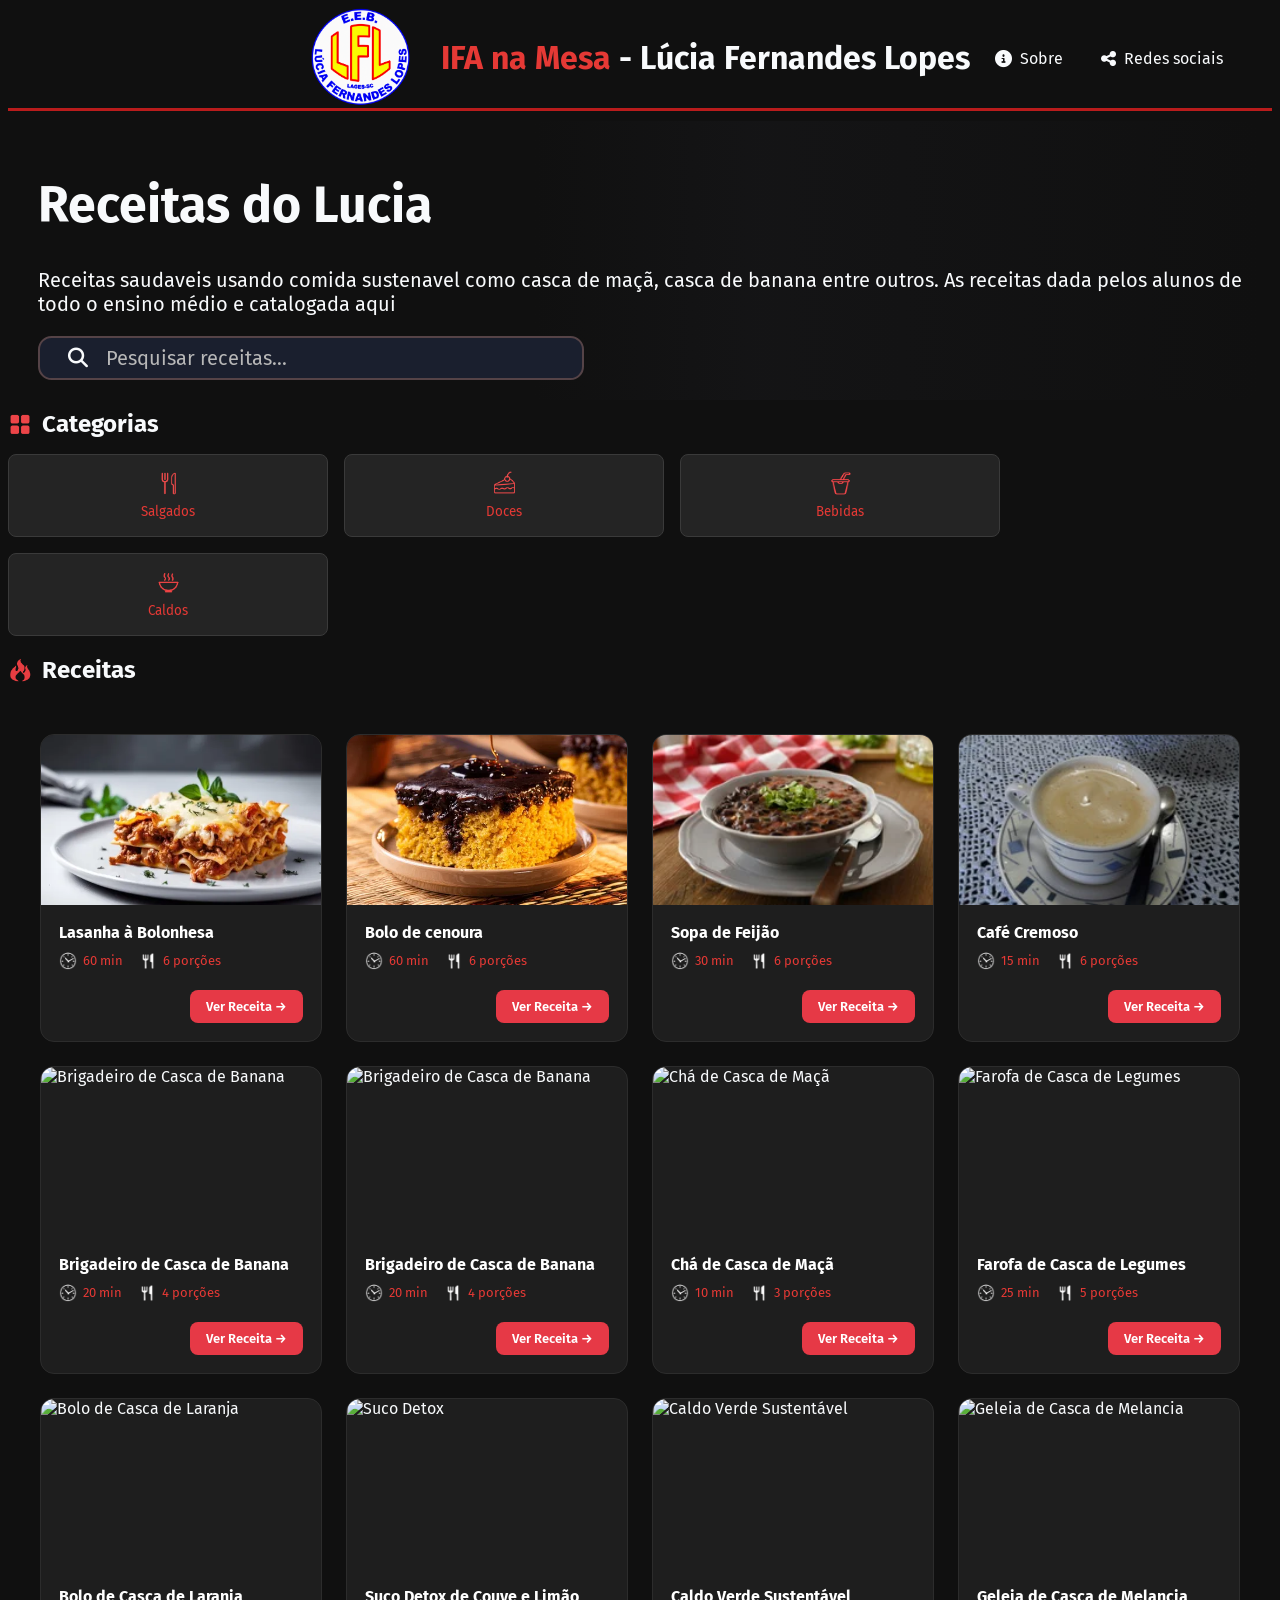
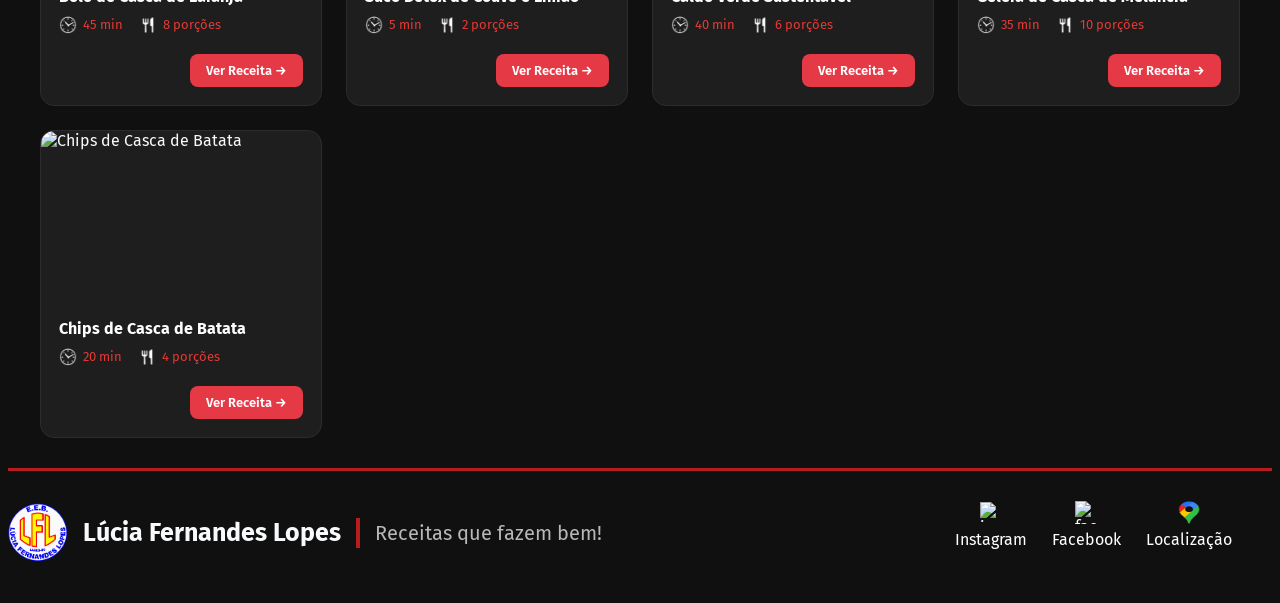
==== index.html @ 76ebbbb7 "Fix image source case sensitivity in index.html" ====
<!DOCTYPE html>
<html lang="pt-br">

<head>
  <meta charset="UTF-8">
  <meta name="viewport" content="width=device-width, initial-scale=1.0">
  <title>Receitas - Lucia</title>
  <link rel="stylesheet" href="https://cloudflare.com">
  <link rel="stylesheet" href="style.css">
  <!-- Biblioteca de ícones Font Awesome -->
<link rel="stylesheet" href="https://cdnjs.cloudflare.com/ajax/libs/font-awesome/6.7.2/css/all.min.css">

</head>

<body>

  <header>
    <img src="img/logo-lucia.png" alt="logo lucia">

    <h1><span>IFA na Mesa</span> - Lúcia Fernandes Lopes</h1>

    <a href="sobre.html" class="link-sobre">
        <i class="fa-solid fa-circle-info"></i>
        Sobre
    </a>

     <!-- Botão Redes Sociais -->
    <a href="#footer" class="link-redes">
        <i class="fa-solid fa-share-nodes"></i>
        Redes sociais
    </a>
</header>

  <div class="banner">

    <h1>Receitas do Lucia</h1>
    <p>Receitas saudaveis usando comida sustenavel como casca de maçã, casca de banana entre outros. As receitas dada
      pelos alunos de todo o ensino médio e catalogada aqui</p>
        <!-- Barra de pesquisa -->
<div class="pesquisa">
    <!-- Ícone da lupa -->
    <i class="fa-solid fa-magnifying-glass icone-pesquisa"></i>
    <!-- Campo onde o usuário digita -->
    <input type="text" id="campoPesquisa" placeholder="Pesquisar receitas...">

  

</div>
  </div>
  

  <!-- imagem da categoria -->
  <div class="Categoria">
    <img src="img/Categorias.png" alt="icone de categoria" width="24" height="24">
    <h2>Categorias</h2>
  </div>

  <!-- Caixa que deixa os 4 quadrados alinhados lado a lado -->
  <div class="grade-categorias">
    <!-- Botão 1: Salgados -->
    <button type="button" class="cartao-categoria" data-categoria="salgados">
      <!-- Ícone de talheres -->
      <img src="img/salgados.png" alt="icone de salgados" width="25" height="25">
      <span>Salgados</span>
    </button>

    <!-- Botão 2: Doces -->
    <button type="button" class="cartao-categoria" data-categoria="doces">
      <!-- Ícone de bolo -->
      <img src="img/doces.png" alt="icone de doces" width="25" height="25">
      <!-- Texto do botão -->
      <span>Doces</span>
    </button>

    <!-- Botão 3: Bebidas -->
    <button type="button" class="cartao-categoria" data-categoria="bebidas">
      <!-- Ícone de copo -->
      <img src="img/bebidas.png" alt="icone de bebidas" width="25" height="25">
      <!-- Texto do botão -->
      <span>Bebidas</span>
    </button>

    <!-- Botão 4: Caldos -->
    <button type="button" class="cartao-categoria" data-categoria="caldo">
      <!-- Ícone de tigela quente -->
      <img src="img/caldos.png" alt="icone de caldos" width="25" height="25">
      <!-- Texto do botão -->
      <span>Caldos</span>
    </button>
  </div>

  <!-- icone e titulo das Receitas -->
  <div class="receitas">
    <!-- Ícone de receitas -->
    <img src="img/receitas.png" alt="logo receitas" width="24" height="24">
    <h2>Receitas</h2>
  </div>

<section class="cards-receitas">

    <!-- 1. Lasanha -->
    <div class="recipe-card" data-categoria="salgados">
      <div class="card-image"><img src="img/lasanha.png" alt="Lasanha à Bolonhesa"></div>
      <div class="card-content">
        <h3 class="recipe-title">Lasanha à Bolonhesa</h3>
        <div class="recipe-meta">
          <span class="meta-item"><img src="img/relogio.png" width="18" height="18"> 60 min</span>
          <span class="meta-item"><img src="img/garfo e faca.png" width="18" height="18"> 6 porções</span>
        </div>
        <div class="card-footer"><a href="receita.html?receita=lasanha-bolonhesa" class="btn-recipe">Ver Receita &rarr;</a></div>
      </div>
    </div>

    <!-- 2. Bolo de Cenoura -->
    <div class="recipe-card" data-categoria="doces">
      <div class="card-image"><img src="img/bolo-de-cenoura.png" alt="Bolo de cenoura"></div>
      <div class="card-content">
        <h3 class="recipe-title">Bolo de cenoura</h3>
        <div class="recipe-meta">
          <span class="meta-item"><img src="img/relogio.png" width="18" height="18"> 60 min</span>
          <span class="meta-item"><img src="img/garfo e faca.png" width="18" height="18"> 6 porções</span>
        </div>
        <div class="card-footer"><a href="receita.html?receita=bolo-cenoura" class="btn-recipe">Ver Receita &rarr;</a></div>
      </div>
    </div>

    <!-- 3. Sopa de Feijão -->
    <div class="recipe-card" data-categoria="caldo">
      <div class="card-image"><img src="img/sopa-feijao.png" alt="Sopa de Feijão"></div>
      <div class="card-content">
        <h3 class="recipe-title">Sopa de Feijão</h3>
        <div class="recipe-meta">
          <span class="meta-item"><img src="img/relogio.png" width="18" height="18"> 30 min</span>
          <span class="meta-item"><img src="img/garfo e faca.png" width="18" height="18"> 6 porções</span>
        </div>
        <div class="card-footer"><a href="receita.html?receita=sopa-feijao" class="btn-recipe">Ver Receita &rarr;</a></div>
      </div>
    </div>

    <!-- 4. Café Cremoso -->
    <div class="recipe-card" data-categoria="bebidas">
      <div class="card-image"><img src="img/cafe-cremoso.png" alt="Café Cremoso"></div>
      <div class="card-content">
        <h3 class="recipe-title">Café Cremoso</h3>
        <div class="recipe-meta">
          <span class="meta-item"><img src="img/relogio.png" width="18" height="18"> 15 min</span>
          <span class="meta-item"><img src="img/garfo e faca.png" width="18" height="18"> 6 porções</span>
        </div>
        <div class="card-footer"><a href="receita.html?receita=cafe-cremoso" class="btn-recipe">Ver Receita &rarr;</a></div>
      </div>
    </div>

    <!-- 5. Brigadeiro de Casca de Banana -->
    <div class="recipe-card" data-categoria="doces">
      <div class="card-image"><img src="img/brigadeiro-banana.png" alt="Brigadeiro de Casca de Banana"></div>
      <div class="card-content">
        <h3 class="recipe-title">Brigadeiro de Casca de Banana</h3>
        <div class="recipe-meta">
          <span class="meta-item"><img src="img/relogio.png" width="18" height="18"> 20 min</span>
          <span class="meta-item"><img src="img/garfo e faca.png" width="18" height="18"> 4 porções</span>
        </div>
        <div class="card-footer"><a href="receita.html?receita=brigadeiro-banana" class="btn-recipe">Ver Receita &rarr;</a></div>
      </div>
    </div>

    <!-- 5. Brigadeiro de Casca de Banana -->
    <div class="recipe-card" data-categoria="doces">
      <div class="card-image"><img src="img/brigadeiro-banana.png" alt="Brigadeiro de Casca de Banana"></div>
      <div class="card-content">
        <h3 class="recipe-title">Brigadeiro de Casca de Banana</h3>
        <div class="recipe-meta">
          <span class="meta-item"><img src="img/relogio.png" width="18" height="18"> 20 min</span>
          <span class="meta-item"><img src="img/garfo e faca.png" width="18" height="18"> 4 porções</span>
        </div>
        <div class="card-footer"><a href="receita.html?receita=brigadeiro-banana" class="btn-recipe">Ver Receita &rarr;</a></div>
      </div>
    </div>

    <!-- 6. Chá de Casca de Maçã -->
    <div class="recipe-card" data-categoria="bebidas">
      <div class="card-image"><img src="img/cha- maca.png" alt="Chá de Casca de Maçã"></div>
      <div class="card-content">
        <h3 class="recipe-title">Chá de Casca de Maçã</h3>
        <div class="recipe-meta">
          <span class="meta-item"><img src="img/relogio.png" width="18" height="18"> 10 min</span>
          <span class="meta-item"><img src="img/garfo e faca.png" width="18" height="18"> 3 porções</span>
        </div>
        <div class="card-footer"><a href="receita.html?receita=cha-maca" class="btn-recipe">Ver Receita &rarr;</a></div>
      </div>
    </div>

    <!-- 7. Farofa de Casca de Legumes -->
    <div class="recipe-card" data-categoria="salgados">
      <div class="card-image"><img src="img/farofa-legumes.png" alt="Farofa de Casca de Legumes"></div>
      <div class="card-content">
        <h3 class="recipe-title">Farofa de Casca de Legumes</h3>
        <div class="recipe-meta">
          <span class="meta-item"><img src="img/relogio.png" width="18" height="18"> 25 min</span>
          <span class="meta-item"><img src="img/garfo e faca.png" width="18" height="18"> 5 porções</span>
        </div>
        <div class="card-footer"><a href="receita.html?receita=farofa-legumes" class="btn-recipe">Ver Receita &rarr;</a></div>
      </div>
    </div>

    <!-- 8. Bolo de Casca de Laranja -->
    <div class="recipe-card" data-categoria="doces">
      <div class="card-image"><img src="img/bolo-laranja.png" alt="Bolo de Casca de Laranja"></div>
      <div class="card-content">
        <h3 class="recipe-title">Bolo de Casca de Laranja</h3>
        <div class="recipe-meta">
          <span class="meta-item"><img src="img/relogio.png" width="18" height="18"> 45 min</span>
          <span class="meta-item"><img src="img/garfo e faca.png" width="18" height="18"> 8 porções</span>
        </div>
        <div class="card-footer"><a href="receita.html?receita=bolo-laranja" class="btn-recipe">Ver Receita &rarr;</a></div>
      </div>
    </div>

    <!-- 9. Suco Detox de Couve e Limão -->
    <div class="recipe-card" data-categoria="bebidas">
      <div class="card-image"><img src="img/suco-detox.png" alt="Suco Detox"></div>
      <div class="card-content">
        <h3 class="recipe-title">Suco Detox de Couve e Limão</h3>
        <div class="recipe-meta">
          <span class="meta-item"><img src="img/relogio.png" width="18" height="18"> 5 min</span>
          <span class="meta-item"><img src="img/garfo e faca.png" width="18" height="18"> 2 porções</span>
        </div>
        <div class="card-footer"><a href="receita.html?receita=suco-detox" class="btn-recipe">Ver Receita &rarr;</a></div>
      </div>
    </div>

    <!-- 10. Caldo Verde Sustentável -->
    <div class="recipe-card" data-categoria="caldo">
      <div class="card-image"><img src="img/caldo-verde.png" alt="Caldo Verde Sustentável"></div>
      <div class="card-content">
        <h3 class="recipe-title">Caldo Verde Sustentável</h3>
        <div class="recipe-meta">
          <span class="meta-item"><img src="img/relogio.png" width="18" height="18"> 40 min</span>
          <span class="meta-item"><img src="img/garfo e faca.png" width="18" height="18"> 6 porções</span>
        </div>
        <div class="card-footer"><a href="receita.html?receita=caldo-verde" class="btn-recipe">Ver Receita &rarr;</a></div>
      </div>
    </div>

    <!-- 11. Geleia de Casca de Melancia (NOVO) -->
    <div class="recipe-card" data-categoria="doces">
      <div class="card-image"><img src="img/geleia-melancia.png" alt="Geleia de Casca de Melancia"></div>
      <div class="card-content">
        <h3 class="recipe-title">Geleia de Casca de Melancia</h3>
        <div class="recipe-meta">
          <span class="meta-item"><img src="img/relogio.png" width="18" height="18"> 35 min</span>
          <span class="meta-item"><img src="img/garfo e faca.png" width="18" height="18"> 10 porções</span>
        </div>
        <div class="card-footer"><a href="receita.html?receita=geleia-melancia" class="btn-recipe">Ver Receita &rarr;</a></div>
      </div>
    </div>

    <!-- 12. Chips de Casca de Batata (NOVO) -->
    <div class="recipe-card" data-categoria="salgados">
      <div class="card-image"><img src="img/chips-batata.png" alt="Chips de Casca de Batata"></div>
      <div class="card-content">
        <h3 class="recipe-title">Chips de Casca de Batata</h3>
        <div class="recipe-meta">
          <span class="meta-item"><img src="img/relogio.png" width="18" height="18"> 20 min</span>
          <span class="meta-item"><img src="img/garfo e faca.png" width="18" height="18"> 4 porções</span>
        </div>
        <div class="card-footer"><a href="receita.html?receita=chips-batata" class="btn-recipe">Ver Receita &rarr;</a></div>
      </div>
    </div>

  </section>

  <!-- FOOTER -->
  <footer id="footer">
    <!-- título do footer que contem logo e descrição -->
    <div class="footer-titulo">
      <img src="img/logo-lucia.png" alt="logo lucia">
      <h1>Lúcia Fernandes Lopes</h1>
      <p>Receitas que fazem bem!</p>
    </div>

    <!-- Fiz essa div para poder mecher em todas as redes sociais no CSS -->
    <div class="footer-content">
      <!-- aqui fica todas as redes sociais -->
      <div class="footer-redes">
        <a href="https://www.instagram.com/eebluciaflopes?psln=enZlaGRidTRrdDNx" target="_blank">Instagram<img
            src="https://upload.wikimedia.org/wikipedia/commons/9/95/Instagram_logo_2022.svg" alt="instagram" width="22"
            height="22"></a>
        <a href="https://www.facebook.com/share/1BW7znE5n3/" target="_blank">Facebook<img
            src="https://upload.wikimedia.org/wikipedia/commons/1/1b/Facebook_icon.svg" alt="facebook" width="23.5"
            height="23.5"></a>

            
             <!-- esta dentro DA DIV footer-redes para ficar na mesma posição das redes sociais -->
     <!-- Localização  -->
        <div class="botao-mapa">
           <a href="https://www.google.com/maps/place/27%C2%B050'12.8%22S+50%C2%B020'39.7%22W/@-27.836893,-50.3469399,17z/data=!3m1!4b1!4m4!3m3!8m2!3d-27.836893!4d-50.344365?entry=ttu&g_ep=EgoyMDI2MTExMC4wIKXMDSoASAFQAw%3D%3D" target="_blank">Localização<img
            src="img/google-maps.png" alt="Localização" width="23.5"
            height="23.5"></a>
</div>
      </div>
    </div>

  </footer>

  <script src="script.js"></script>

</body>

</html>
---- style.css ----
@import url('https://fonts.googleapis.com/css2?family=Fira+Sans:ital,wght@0,100;0,200;0,300;0,400;0,500;0,600;0,700;0,800;0,900;1,100;1,200;1,300;1,400;1,500;1,600;1,700;1,800;1,900&display=swap');

:root {
  --bg-principal: #101010;
  --bg-cards: #1A1F2E;
  --vermelho-destaque: #E53935;
  --texto-principal: #F8FAFC;
  --texto-secundario: #B8B8B8;
  --vermelho-escuro: #B91C1C;
}

* {
    text-decoration: none;
    color: var(--texto-principal);
    font-family: 'Fira sans';
}

header img {
    max-width: 100px;
}

header {
    display: flex;
    background-color: var(--bg-principal);
    color: var(--texto-principal);
    border-bottom: 3px solid var(--vermelho-escuro);
    justify-content: center;
    align-items: center;
    gap: 30px;
}

/* ==================
   HEADER BOTÕES
===================== */

/* Define o cabeçalho como referência */
header {
    position: relative;
}

/* Estilo geral dos botões */
header .link-sobre,
header .link-redes {
    position: absolute;
    top: 50%;
    transform: translateY(-50%);

    color: var(--texto-principal);
    text-decoration: none;
    padding: 10px 18px;
    border: 1px solid transparent;
    border-radius: 8px;
    transition: 0.2s ease;
    white-space: nowrap;

    /* Alinha ícone e texto */
    display: inline-flex;
    align-items: center;
    gap: 8px; /* Espaço entre o ícone e a escrita */
}

/* Botão Sobre */
header .link-sobre {
    right: 190px;
}

/* Botão Redes Sociais */
header .link-redes {
    right: 30px;
}

/* Tamanho dos ícones */
header .link-sobre i,
header .link-redes i {
    font-size: 17px;
    margin: 0;
}

/* Efeito ao passar o mouse */
header .link-sobre:hover,
header .link-redes:hover {
    color: var(--vermelho-destaque);
    border-color: var(--vermelho-escuro);
    box-shadow: 0 0 7px rgba(185, 28, 28, 0.35);
}

/* =====================================
   PÁGINA SOBRE 
===================================== */

.sobre-container {
    width: 90%;
    max-width: 1100px;
    margin: 50px auto;
}

/* Banner da página */
.sobre-banner {
    background: var(--bg-cards);
    padding: 45px 25px;
    border-radius: 15px;
    text-align: center;
    border: 1px solid rgba(185, 28, 28, 0.25);
    margin-bottom: 35px;
}

.sobre-banner h1 {
    color: var(--vermelho-destaque);
    margin-bottom: 15px;
    font-size: 32px;
}

.sobre-banner p {
    color: var(--texto-secundario);
    font-size: 16px;
}

/* Organização dos blocos */
.sobre-conteudo {
    display: grid;
    grid-template-columns: repeat(2, 1fr);
    gap: 22px;
}

/* Cards de informação */
.sobre-bloco {
    background: var(--bg-cards);
    padding: 30px;
    border-radius: 14px;
    border: 1px solid transparent;
    transition: 0.3s ease;
}

.sobre-bloco:hover {
    border-color: var(--vermelho-escuro);
    box-shadow: 0 0 10px rgba(185, 28, 28, 0.25);
    transform: translateY(-4px);
}

/* Ícones */
.sobre-icone {
    color: var(--vermelho-destaque);
    font-size: 28px;
    margin-bottom: 18px;
}

.sobre-bloco h2 {
    color: var(--texto-principal);
    font-size: 21px;
    margin-bottom: 12px;
}

.sobre-bloco p {
    color: var(--texto-secundario);
    font-size: 15px;
    line-height: 1.8;
}

/* Botão voltar */
.sobre-voltar {
    display: flex;
    justify-content: center;
    margin: 35px 0;
}

.sobre-voltar a {
    background: var(--vermelho-destaque);
    color: var(--texto-principal);
    text-decoration: none;
    padding: 13px 22px;
    border-radius: 8px;
    transition: 0.3s ease;
}

.sobre-voltar a:hover {
    background: var(--vermelho-escuro);
    box-shadow: 0 0 10px rgba(185, 28, 28, 0.4);
}


body {
    background-color: var(--bg-principal);
}
/* ============================
Final da página Sobre
============================ */

/* Parte de pesquisa */

/* deixa a escrita "Categorias" do lado do icone */
.Categoria {
  display: flex;
  align-items: center;
  gap: 10px;
  margin-bottom: 16px;
}
.Categoria h2 {
   /* Remove a margem padrão do h2 para alinhar perfeitamente ao centro */
    margin: 0;
}
/* Organiza todos os botões lado a lado com espaçamento entre eles */
.grade-categorias {
  display: flex;
  flex-wrap: wrap;
  gap: 16px;
  
}
/* Estiliza cada cartão e coloca o ícone em cima do texto */
.cartao-categoria {
  display: flex;
  flex-direction: column;
  align-items: center;
  justify-content: center;
  gap: 8px;
  width: 100%;
  max-width: 320px; 
  /* <--- MUDE SÓ ESSE NÚMERO (ex: 100px, 160px, 200px) */
  background-color: #242424;
  border: 1px solid #3a3a3a;
  border-radius: 8px;
  padding: 16px 0;
  color: #ffffff;
  cursor: pointer;
  transition: transform 0.2s ease, box-shadow 0.2s ease;
}
/* Faz o cartão subir e ganhar sombra ao passar o mouse */
.cartao-categoria:hover {
  transform: translateY(-4px);
  box-shadow: 0 10px 20px rgba(0, 0, 0, 0.4);
}


.banner h1 {
    font-size: 50px;
}

.banner {
    background-image: 
    linear-gradient(
      to right, 
      #101010 35%, 
      rgba(22, 22, 24, 0.7) 55%, 
      rgba(22, 22, 24, 0) 100%
    ),
    url('https://encrypted-tbn0.gstatic.com/images?q=tbn:ANd9GcQcrlj1uCOYa8nGHd6LI_CUCtxlOL325N5L1FQI1D1rbA&s=10');
    border-radius: 20px;
    margin: 10px;
    padding: 20px;
    background-repeat: no-repeat;    
    /* 3. Posiciona a foto: '85%' joga ela para a direita e 'center' centraliza na vertical */
    background-position: 100% center; 
    background-size: 90% ;

}

.banner p {
    font-size: 20px;
}

span {
    color: var(--vermelho-destaque);
}
/* Deixa o icone do fogo do lado da escrita */
.receitas{
  display: flex;
  align-items: center;
  gap: 10px;
  margin-bottom: 16px;
}
/* teste */
.recipe-card {
  background-color: #1e1e1e;
  width: 280px;
  border-radius: 14px;
  overflow: hidden;
  border: 1px solid #2c2c2c;
  font-family: 'Inter', sans-serif;
  transition: transform 0.2s ease, box-shadow 0.2s ease;
}

.recipe-card * {
  margin: 0;
  padding: 0;
  box-sizing: border-box;
}

.recipe-card:hover {
  transform: translateY(-4px);
  box-shadow: 0 10px 20px rgba(0, 0, 0, 0.4);
}

.card-image {
  position: relative;
  width: 100%;
  height: 170px;
}

.card-image img {
  width: 100%;
  height: 100%;
  object-fit: cover;
}

.favorite-btn {
  position: absolute;
  top: 12px;
  right: 12px;
  width: 34px;
  height: 34px;
  border-radius: 50%;
  background-color: rgba(20, 20, 20, 0.75);
  border: none;
  color: #ffffff;
  display: flex;
  align-items: center;
  justify-content: center;
  cursor: pointer;
  transition: background-color 0.2s, color 0.2s;
}

.favorite-btn svg {
  width: 18px;
  height: 18px;
}

.favorite-btn:hover {
  background-color: #e63946;
}

.card-content {
  padding: 18px;
}

.recipe-title {
  color: #ffffff;
  font-size: 16px;
  font-weight: 700;
  margin-bottom: 10px;
}

.recipe-meta {
  display: flex;
  align-items: center;
  gap: 16px;
  color: #a0a0a0;
  font-size: 13px;
  margin-bottom: 20px;
}

.meta-item {
  display: flex;
  align-items: center;
  gap: 6px;
}

.meta-item svg {
  width: 15px;
  height: 15px;
  color: #888888;
}

.card-footer {
  display: flex;
  justify-content: flex-end;
}

.btn-recipe, .voltar {
  background-color: #e63946;
  color: #ffffff;
  text-decoration: none;
  font-size: 13px;
  font-weight: 600;
  padding: 9px 16px;
  border-radius: 8px;
  display: inline-flex;
  align-items: center;
  gap: 6px;
  transition: background-color 0.2s;
}

.btn-recipe:hover, .voltar:hover {
  background-color: #d62839;
}

/* PERSONALIZAÇÃO DO TAMANHO DA PESQUISA*/

.pesquisa {
    width: 45%;          /* Largura da barra */
    max-width: 1100px;    /* Largura máxima da barra */
    height: 40px;         /* Altura da barra */
}

/* TAMANHO DO CAMPO DE TEXTO */
.pesquisa input {
    font-size: 20px;      /* Tamanho das letras */
    padding-left: 65px;   /* Distância do texto até a lupa */
}

/* TAMANHO DA LUPA */
.icone-pesquisa {
    font-size: 20px; /* Tamanho do ícone */
    left: 28px;      /* Distância da esquerda */
    top: 50%;        /* Centralização vertical */

    /* Não precisa alterar abaixo */
    position: absolute;
    transform: translateY(-50%);
    color: var(--texto-principal);
}

/*ESTILO DA BARRA DE PESQUISA*/

/* Caixa principal */
.pesquisa {
    display: flex;
    align-items: center;
    background: var(--bg-cards);
    border: 2px solid #554347;
    border-radius: 13.5px;
    overflow: hidden;
    position: relative;
}


/* Campo onde o usuário digita */
.pesquisa input {
    flex: 1;
    height: 100%;
    background: transparent;
    border: none;
    outline: none;
    color: var(--texto-principal);
}

/* Texto de orientação */
.pesquisa input::placeholder {
    color: var(--texto-secundario);
}

/* Campo de pesquisa */
.pesquisa input#campoPesquisa {
    border: 1px solid transparent;
    border-radius: 14px;
    box-sizing: border-box;
    transition: all 0.3s ease;
}

/* Borda com brilho ao passar o cursor */
.pesquisa input#campoPesquisa:hover {
    border: 1px solid var(--vermelho-escuro);

    box-shadow:
        0 0 4px var(--vermelho-escuro),
        0 0 9px rgba(185, 28, 28, 0.4);
}




/* roodape*/
footer{
background-color: #101010;
 border-top: 3px solid var(--vermelho-escuro);
 display: flex;
 gap: 40px;
 /* espaço entre as escritas e a linha vermelha */
 padding-top: 30px;
 padding-bottom: 30px;
 
}
.footer-titulo {
  /* Ativa o Flexbox, que coloca os itens lado a lado por padrão */
  display: flex;
  /* Alinha a logo e o texto no centro verticalmente (um na mesma altura do outro) */
  align-items: center;
  /* Cria um espaço de 15px entre a logo e o começo do texto */
  gap: 15px;
}
footer h1{
    font-size: 25px;
    /* barra laterral */
    border-right: 4px solid #B91C1C;
    padding-right: 15px;
   
}
footer p{
    font-size: 20px;
    color:#B8B8B8;
}
footer img{
     max-width: 60px;
}

/* Empurra o bloco das redes sociais para o canto direito */
.footer-content {
  display: flex;
  flex-direction: column;
  align-items: center;
  gap: 12px;
  width: fit-content;
  margin-left: auto;
  margin-right: 40px;
  
}

/* Deixa Instagram e Facebook lado a lado */
.footer-redes {
  display: flex;
  gap: 25px;
  
}

/* Coloca o nome embaixo de cada ícone */
.footer-redes a {
  display: flex;
  flex-direction: column-reverse;
  align-items: center;
  text-decoration: none;
  color: white;
  gap: 6px;
}

.pagina-receita {
  display: flex;
  gap: 20px;
  margin-bottom: 100px;
  margin-top: 50px;
}

.informações-receita {
  font-size: larger;
  margin-top: 100px;
}

.receita-img {
  width: 350px;       
  height: 300px;     
  object-fit: cover;  
  border-radius: 10px;
}

.voltar {
  margin-top: 20px;
  cursor: pointer;
  transition: ease-in;
}

.voltar:hover {
  transform: translateY(-2px);
  box-shadow: 0 10px 20px rgba(0, 0, 0, 0.4);
}

/* Grade de Receitas adaptável (de 3 a 4 colunas automáticas) */
.cards-receitas {
  display: grid;
  grid-template-columns: repeat(auto-fit, minmax(260px, 1fr));
  gap: 24px;
  max-width: 1200px;
  margin: 30px auto;
  padding: 0 20px;
}
.cartao-categoria.ativo{
  border: 2px solid var(--vermelho-escuro);  
}
/* Animação dos links das redes sociais */
.footer-redes a {
    transition: transform 0.2s ease;
}
/* Aumenta o item ao passar o cursor */
.footer-redes a:hover {
    transform: scale(1.2);
}




/* Codigo Para se adaptar para o Celular */

/* ==========================================
   RESPONSIVIDADE - CELULARES E TABLETS
   ========================================== */

@media screen and (max-width: 768px) {

    * {
        box-sizing: border-box;
    }

    html, body {
        width: 100%;
        max-width: 100%;
        margin: 0;
        overflow-x: hidden;
    }

    /* CABEÇALHO */
    header {
        flex-wrap: wrap;
        gap: 12px;
        padding: 15px 10px;
    }

    header img {
        max-width: 75px;
    }

    /* BANNER */
    .banner {
        margin: 10px;
        padding: 25px 18px;
        border-radius: 14px;
        background-size: cover;
        background-position: center;
    }

    .banner h1 {
        font-size: clamp(25px, 7vw, 36px);
        overflow-wrap: break-word;
    }

    .banner p {
        font-size: 16px;
    }

    /* PESQUISA */
    .pesquisa {
        width: calc(100% - 20px);
        max-width: none;
        height: 45px;
        margin: 10px auto;
    }

    .pesquisa input {
        min-width: 0;
        font-size: 15px;
        padding-left: 45px;
    }

    .pesquisa button {
        padding: 0 12px;
        font-size: 14px;
    }

    .icone-pesquisa {
        left: 14px;
        font-size: 17px;
    }

    /* CATEGORIAS */
    .Categoria {
        margin: 15px;
        gap: 8px;
    }

    .grade-categorias {
        display: grid;
        grid-template-columns: repeat(2, minmax(0, 1fr));
        gap: 10px;
        padding: 0 10px;
    }

    .cartao-categoria {
        width: 100%;
        max-width: none;
        min-width: 0;
        padding: 15px 5px;
    }

    /* GRADE DE RECEITAS */
    .cards-receitas {
        grid-template-columns: minmax(0, 1fr);
        width: 100%;
        max-width: 100%;
        padding: 0 12px;
        gap: 16px;
        margin: 20px auto;
    }

    .recipe-card {
        width: 100%;
        max-width: none;
        min-width: 0;
    }

    .card-image {
        width: 100%;
        height: 190px;
    }

    .card-image img {
        width: 100%;
        height: 100%;
        object-fit: cover;
    }

    .recipe-meta {
        flex-wrap: wrap;
        gap: 10px;
    }

    /* PÁGINA INDIVIDUAL DA RECEITA */
    .pagina-receita {
        flex-direction: column;
        width: 100%;
        padding: 15px;
        margin: 20px 0 40px;
        gap: 15px;
    }

    .receita-img {
        width: 100%;
        max-width: 100%;
        height: auto;
        max-height: 300px;
        object-fit: cover;
    }

    .informações-receita {
        width: 100%;
        margin-top: 10px;
        font-size: 16px;
    }

    /* RODAPÉ */
    footer {
        flex-direction: column;
        align-items: center;
        gap: 20px;
        padding: 25px 15px;
        text-align: center;
    }

    .footer-titulo {
        flex-direction: column;
        gap: 10px;
    }

    footer h1 {
        font-size: 22px;
        border-right: none;
        border-bottom: 3px solid #B91C1C;
        padding: 0 0 10px;
    }

    footer p {
        font-size: 15px;
    }

    .footer-content {
        width: 100%;
        margin: 0;
    }

    .footer-redes {
        justify-content: center;
        gap: 30px;
    }

    /* IMAGENS E ELEMENTOS */
    img {
        max-width: 100%;
    }

    input, textarea, select, button {
        max-width: 100%;
    }

}

/* CELULARES PEQUENOS */
@media screen and (max-width: 380px) {

    .grade-categorias {
        grid-template-columns: 1fr;
    }

    .banner h1 {
        font-size: 25px;
    }

    .pesquisa input {
        font-size: 13px;
        padding-left: 38px;
    }

    .pesquisa button {
        padding: 0 8px;
        font-size: 12px;
    }

}/* ==========================================
   HEADER RESPONSIVO - CELULAR E TABLET
========================================== */

@media screen and (max-width: 1024px) {

    /* ORGANIZAÇÃO GERAL DO CABEÇALHO */
    header {
        position: relative !important;

        /* Mantém a logo e o título lado a lado */
        display: flex !important;
        flex-direction: row !important;
        flex-wrap: nowrap !important;

        /* Centraliza os elementos */
        justify-content: center !important;
        align-items: center !important;

        /* Distância entre a logo e o título */
       gap: 10px !important;

        /* Espaço inferior reservado para os botões */
        padding: 12px 8px 60px !important;

        /* Impede que o cabeçalho aumente de largura */
        width: 100%;
        box-sizing: border-box;
    }

    /* ======================================
       LOGO
    ====================================== */

    header img {

        /* Ajusta o tamanho da logo conforme a tela */
        width: clamp(55px, 13vw, 80px) !important;

        /* Mantém a proporção original */
        height: auto;

        /* Impede que a logo seja espremida */
        flex-shrink: 0;
    }

    /* ======================================
       TÍTULO - IFA NA MESA
    ====================================== */

    header h1 {

        /* Aumenta a fonte conforme o tamanho da tela */
        font-size: clamp(22px, 5vw, 34px) !important;

        /* Mantém as linhas próximas */
        line-height: 1.1;

        /* Remove espaços desnecessários */
        margin: 0;

        /* Permite que o texto se ajuste */
        min-width: 0;

        /* Alinha o texto à esquerda */
        text-align: left;

        /* Evita que o título ultrapasse a tela */
        overflow-wrap: break-word;
    }

    /* ======================================
       BOTÕES SOBRE E REDES SOCIAIS
    ====================================== */

    header .link-sobre,
    header .link-redes {

        /* Posiciona os botões na parte inferior */
        position: absolute !important;
        top: auto !important;
        bottom: 8px !important;

        /* Remove o posicionamento antigo */
        transform: none !important;

        /* Mantém os textos centralizados */
        display: inline-flex !important;
        align-items: center;
        justify-content: center;

        /* Aumenta um pouco o tamanho das letras */
        font-size: clamp(16px, 2.5vw, 16px) !important;

        /* Aumenta o espaço interno dos botões */
        padding: 8px 13px !important;

        /* Impede que o texto quebre */
        white-space: nowrap !important;

        /* Remove margens antigas */
        margin: 0 !important;
    }

    /* ======================================
       BOTÃO SOBRE
    ====================================== */

    header .link-sobre {

        /* Posiciona o botão à esquerda */
        left: calc(50% - 120px) !important;
        right: auto !important;
    }

    /* ======================================
       BOTÃO REDES SOCIAIS
    ====================================== */

    header .link-redes {

        /* Posiciona o botão ao lado de Sobre */
        left: calc(50% + 5px) !important;
        right: auto !important;
    }

}
/* =========================================
   RESPONSIVIDADE DO CONTEÚDO SOBRE
   TABLETS
========================================= */

@media screen and (max-width: 1024px) {

    /* Ajusta a largura do conteúdo */
    .sobre-container {
        width: 92%;
        margin: 25px auto;
        box-sizing: border-box;
    }

    /* Ajusta o banner */
    .sobre-banner {
        padding: 25px 20px;
        text-align: center;
    }

    .sobre-banner h1 {
        font-size: clamp(25px, 4vw, 32px);
    }

    .sobre-banner p {
        font-size: 16px;
        line-height: 1.6;
    }

    /* Organiza os blocos em duas colunas */
    .sobre-conteudo {
        display: grid;
        grid-template-columns: repeat(2, minmax(0, 1fr));
        gap: 18px;
    }

    .sobre-bloco {
        width: 100%;
        padding: 20px;
        box-sizing: border-box;
    }

    .sobre-bloco h2 {
        font-size: 20px;
    }

    .sobre-bloco p {
        font-size: 15px;
        line-height: 1.6;
    }

    /* Botão de voltar */
    .sobre-voltar {
        text-align: center;
        margin: 25px 0;
    }

    .sobre-voltar a {
        display: inline-flex;
        align-items: center;
        justify-content: center;
        padding: 12px 18px;
    }
}


/* =========================================
   RESPONSIVIDADE PARA CELULARES
========================================= */

@media screen and (max-width: 600px) {

    .sobre-container {
        width: 94%;
        margin: 18px auto;
    }

    /* Banner */
    .sobre-banner {
        padding: 20px 12px;
    }

    .sobre-banner h1 {
        font-size: 24px;
    }

    .sobre-banner p {
        font-size: 14px;
        line-height: 1.5;
    }

    /* Coloca os blocos um abaixo do outro */
    .sobre-conteudo {
        grid-template-columns: 1fr;
        gap: 15px;
    }

    .sobre-bloco {
        padding: 18px 15px;
    }

    .sobre-bloco h2 {
        font-size: 19px;
    }

    .sobre-bloco p {
        font-size: 14px;
        line-height: 1.6;
    }

    /* Ícones */
    .sobre-icone {
        font-size: 25px;
    }

    /* Botão voltar */
    .sobre-voltar a {
        font-size: 14px;
        padding: 11px 15px;
    }
}


/* =========================================
   CELULARES PEQUENOS
========================================= */

@media screen and (max-width: 380px) {

    .sobre-banner h1 {
        font-size: 21px;
    }

    .sobre-bloco {
        padding: 15px 12px;
    }

    .sobre-bloco h2 {
        font-size: 18px;
    }

    .sobre-bloco p {
        font-size: 13px;
    }
}
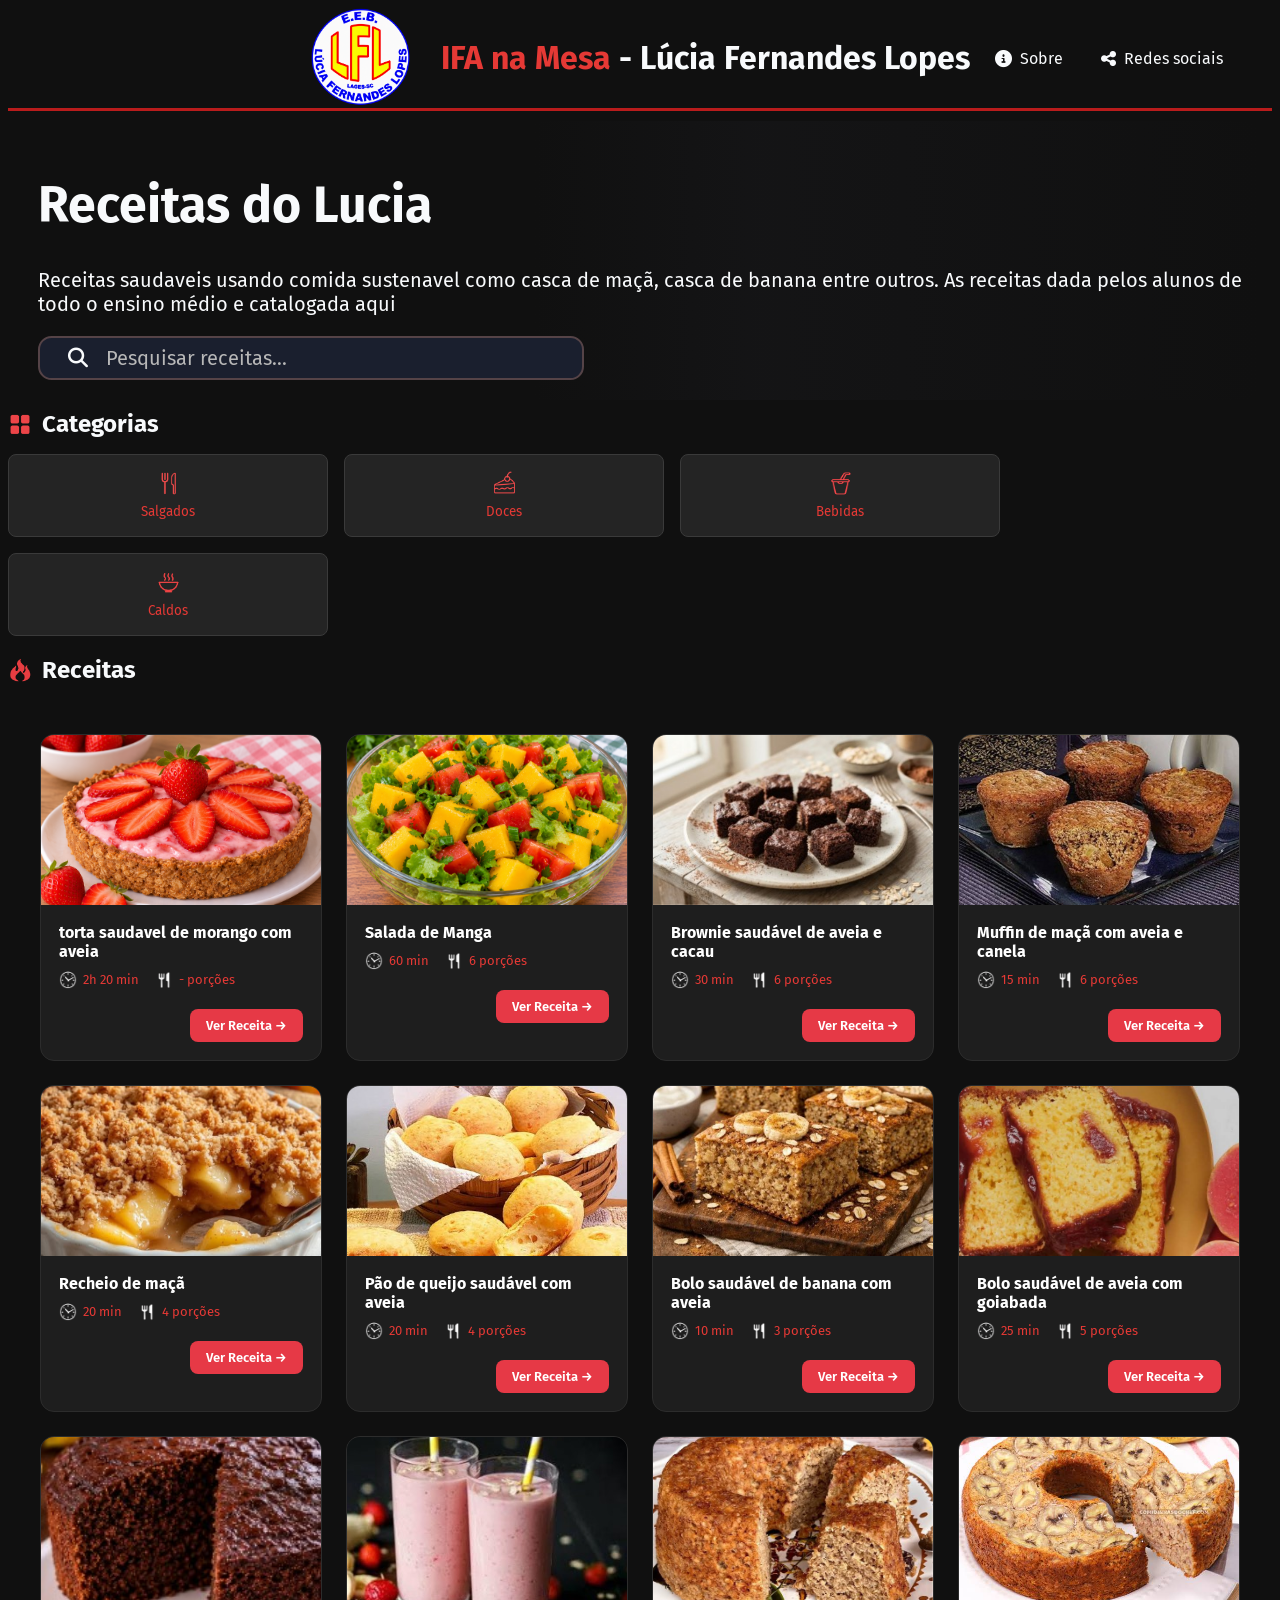
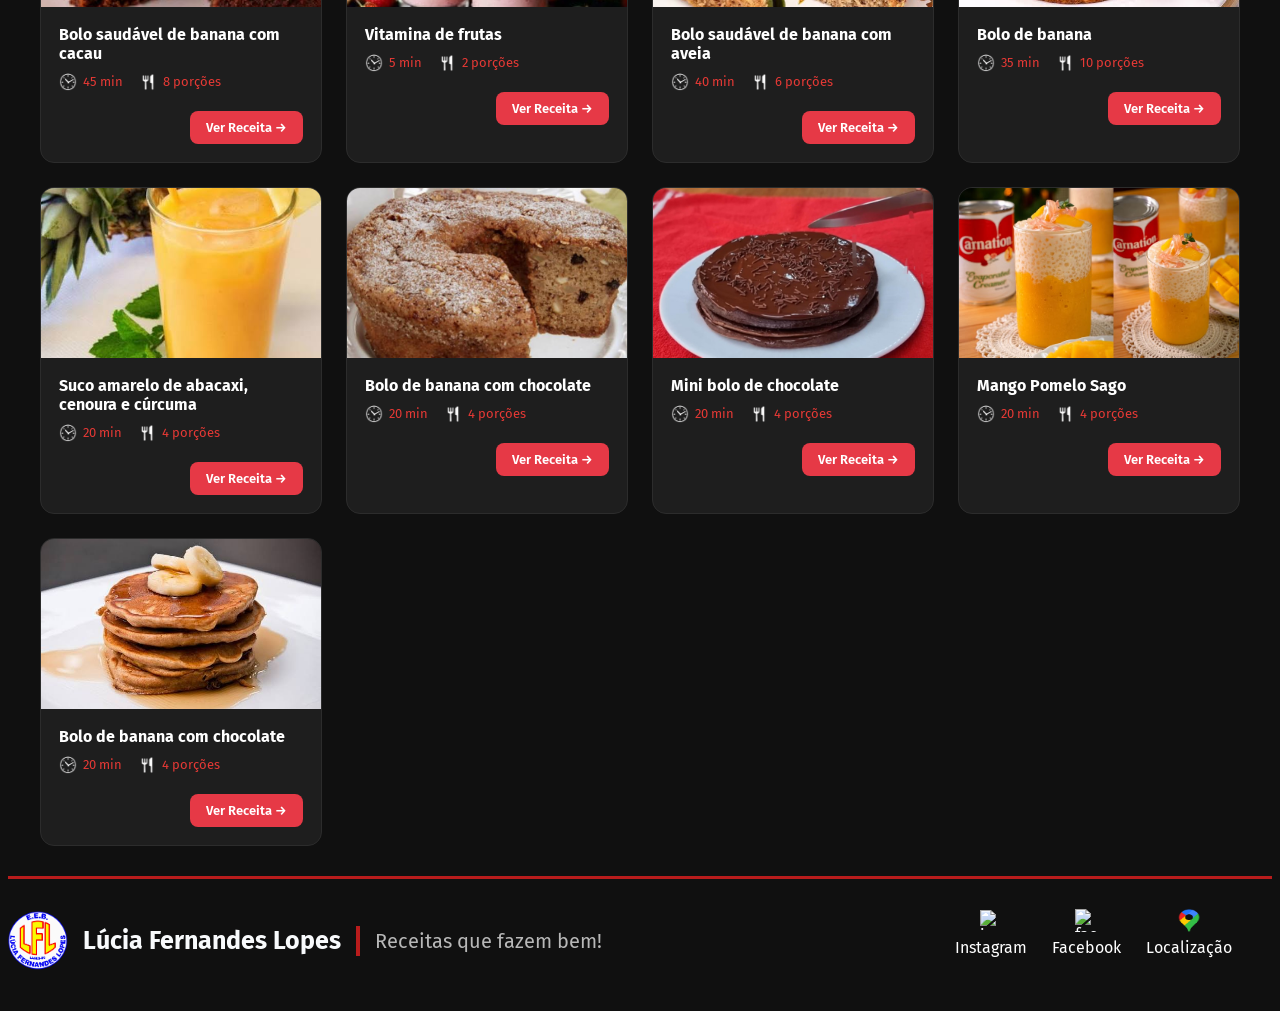
==== commit d04b20b8: "arrumando receitas" ====
--- a/index.html
+++ b/index.html
@@ -98,174 +98,224 @@
 
 <section class="cards-receitas">
 
-    <!-- 1. Lasanha -->
+    <!-- 1.torta saudavel de morango com aveia  -->
+    <div class="recipe-card" data-categoria="doces">
+      <div class="card-image"><img src="img_Comidas/Yasmin Damasceno Cordova 1ªserie1.png" alt="Lasanha à Bolonhesa"></div>
+      <div class="card-content">
+        <h3 class="recipe-title">torta saudavel de morango com aveia</h3>
+        <div class="recipe-meta">
+          <span class="meta-item"><img src="img/relogio.png" width="18" height="18"> 2h 20 min</span>
+          <span class="meta-item"><img src="img/garfo e faca.png" width="18" height="18"> - porções</span>
+        </div>
+        <div class="card-footer"><a href="receita.html?receita=torta-saudavel-de-morango-com-aveia" class="btn-recipe">Ver Receita &rarr;</a></div>
+      </div>
+    </div>
+
+    <!-- 2. Salada de Manga -->
     <div class="recipe-card" data-categoria="salgados">
-      <div class="card-image"><img src="img/lasanha.png" alt="Lasanha à Bolonhesa"></div>
-      <div class="card-content">
-        <h3 class="recipe-title">Lasanha à Bolonhesa</h3>
+      <div class="card-image"><img src="img_Comidas/2°1 Larissa Dos Santos De Oliveira.png" alt="Bolo de cenoura"></div>
+      <div class="card-content">
+        <h3 class="recipe-title">Salada de Manga</h3>
         <div class="recipe-meta">
           <span class="meta-item"><img src="img/relogio.png" width="18" height="18"> 60 min</span>
           <span class="meta-item"><img src="img/garfo e faca.png" width="18" height="18"> 6 porções</span>
         </div>
-        <div class="card-footer"><a href="receita.html?receita=lasanha-bolonhesa" class="btn-recipe">Ver Receita &rarr;</a></div>
-      </div>
-    </div>
-
-    <!-- 2. Bolo de Cenoura -->
-    <div class="recipe-card" data-categoria="doces">
-      <div class="card-image"><img src="img/bolo-de-cenoura.png" alt="Bolo de cenoura"></div>
-      <div class="card-content">
-        <h3 class="recipe-title">Bolo de cenoura</h3>
-        <div class="recipe-meta">
-          <span class="meta-item"><img src="img/relogio.png" width="18" height="18"> 60 min</span>
-          <span class="meta-item"><img src="img/garfo e faca.png" width="18" height="18"> 6 porções</span>
-        </div>
-        <div class="card-footer"><a href="receita.html?receita=bolo-cenoura" class="btn-recipe">Ver Receita &rarr;</a></div>
-      </div>
-    </div>
-
-    <!-- 3. Sopa de Feijão -->
-    <div class="recipe-card" data-categoria="caldo">
-      <div class="card-image"><img src="img/sopa-feijao.png" alt="Sopa de Feijão"></div>
-      <div class="card-content">
-        <h3 class="recipe-title">Sopa de Feijão</h3>
+        <div class="card-footer"><a href="receita.html?receita=salada-de-manga" class="btn-recipe">Ver Receita &rarr;</a></div>
+      </div>
+    </div>
+
+    <!-- 3. Brownie saudável de aveia e cacau -->
+    <div class="recipe-card" data-categoria="doces">
+      <div class="card-image"><img src="img_Comidas/Alessandra Andrade Rosa do 3° ano 1.jpg" alt="Sopa de Feijão"></div>
+      <div class="card-content">
+        <h3 class="recipe-title">Brownie saudável de aveia e cacau</h3>
         <div class="recipe-meta">
           <span class="meta-item"><img src="img/relogio.png" width="18" height="18"> 30 min</span>
           <span class="meta-item"><img src="img/garfo e faca.png" width="18" height="18"> 6 porções</span>
         </div>
-        <div class="card-footer"><a href="receita.html?receita=sopa-feijao" class="btn-recipe">Ver Receita &rarr;</a></div>
-      </div>
-    </div>
-
-    <!-- 4. Café Cremoso -->
-    <div class="recipe-card" data-categoria="bebidas">
-      <div class="card-image"><img src="img/cafe-cremoso.png" alt="Café Cremoso"></div>
-      <div class="card-content">
-        <h3 class="recipe-title">Café Cremoso</h3>
+        <div class="card-footer"><a href="receita.html?receita=brownie-saudavel-de-aveia-e-cacau" class="btn-recipe">Ver Receita &rarr;</a></div>
+      </div>
+    </div>
+
+    <!-- 4. Muffin de maçã com aveia e canela -->
+    <div class="recipe-card" data-categoria="doces">
+      <div class="card-image"><img src="img_Comidas/Alice de Oliveira Soares 1 série 01.jpg" alt="Café Cremoso"></div>
+      <div class="card-content">
+        <h3 class="recipe-title">Muffin de maçã com aveia e canela</h3>
         <div class="recipe-meta">
           <span class="meta-item"><img src="img/relogio.png" width="18" height="18"> 15 min</span>
           <span class="meta-item"><img src="img/garfo e faca.png" width="18" height="18"> 6 porções</span>
         </div>
-        <div class="card-footer"><a href="receita.html?receita=cafe-cremoso" class="btn-recipe">Ver Receita &rarr;</a></div>
-      </div>
-    </div>
-
-    <!-- 5. Brigadeiro de Casca de Banana -->
-    <div class="recipe-card" data-categoria="doces">
-      <div class="card-image"><img src="img/brigadeiro-banana.png" alt="Brigadeiro de Casca de Banana"></div>
-      <div class="card-content">
-        <h3 class="recipe-title">Brigadeiro de Casca de Banana</h3>
-        <div class="recipe-meta">
-          <span class="meta-item"><img src="img/relogio.png" width="18" height="18"> 20 min</span>
-          <span class="meta-item"><img src="img/garfo e faca.png" width="18" height="18"> 4 porções</span>
-        </div>
-        <div class="card-footer"><a href="receita.html?receita=brigadeiro-banana" class="btn-recipe">Ver Receita &rarr;</a></div>
-      </div>
-    </div>
-
-    <!-- 5. Brigadeiro de Casca de Banana -->
-    <div class="recipe-card" data-categoria="doces">
-      <div class="card-image"><img src="img/brigadeiro-banana.png" alt="Brigadeiro de Casca de Banana"></div>
-      <div class="card-content">
-        <h3 class="recipe-title">Brigadeiro de Casca de Banana</h3>
-        <div class="recipe-meta">
-          <span class="meta-item"><img src="img/relogio.png" width="18" height="18"> 20 min</span>
-          <span class="meta-item"><img src="img/garfo e faca.png" width="18" height="18"> 4 porções</span>
-        </div>
-        <div class="card-footer"><a href="receita.html?receita=brigadeiro-banana" class="btn-recipe">Ver Receita &rarr;</a></div>
-      </div>
-    </div>
-
-    <!-- 6. Chá de Casca de Maçã -->
-    <div class="recipe-card" data-categoria="bebidas">
-      <div class="card-image"><img src="img/cha- maca.png" alt="Chá de Casca de Maçã"></div>
-      <div class="card-content">
-        <h3 class="recipe-title">Chá de Casca de Maçã</h3>
+        <div class="card-footer"><a href="receita.html?receita=muffin-de-maca-com-aveia-e-canela" class="btn-recipe">Ver Receita &rarr;</a></div>
+      </div>
+    </div>
+
+    <!-- 5. Recheio de maçã -->
+    <div class="recipe-card" data-categoria="doces">
+      <div class="card-image"><img src="img_Comidas/Ana Julia Souza 3ªserie3.jpeg" alt="Brigadeiro de Casca de Banana"></div>
+      <div class="card-content">
+        <h3 class="recipe-title">Recheio de maçã</h3>
+        <div class="recipe-meta">
+          <span class="meta-item"><img src="img/relogio.png" width="18" height="18"> 20 min</span>
+          <span class="meta-item"><img src="img/garfo e faca.png" width="18" height="18"> 4 porções</span>
+        </div>
+        <div class="card-footer"><a href="receita.html?receita=recheio-de-maca" class="btn-recipe">Ver Receita &rarr;</a></div>
+      </div>
+    </div>
+
+    <!-- 6. Pão de queijo saudável com aveia -->
+    <div class="recipe-card" data-categoria="salgados">
+      <div class="card-image"><img src="img_Comidas/Anne Caroline Batista Madruga 1 Série 01 .jpg" alt="Brigadeiro de Casca de Banana"></div>
+      <div class="card-content">
+        <h3 class="recipe-title">Pão de queijo saudável com aveia</h3>
+        <div class="recipe-meta">
+          <span class="meta-item"><img src="img/relogio.png" width="18" height="18"> 20 min</span>
+          <span class="meta-item"><img src="img/garfo e faca.png" width="18" height="18"> 4 porções</span>
+        </div>
+        <div class="card-footer"><a href="receita.html?receita=pao-de-queijo-saudavel-com-aveia" class="btn-recipe">Ver Receita &rarr;</a></div>
+      </div>
+    </div>
+
+    <!-- 7. BOlo saudável de banana com aveia -->
+    <div class="recipe-card" data-categoria="doces">
+      <div class="card-image"><img src="img_Comidas/Antonio Henrique 1°1.jpg" alt="Chá de Casca de Maçã"></div>
+      <div class="card-content">
+        <h3 class="recipe-title">Bolo saudável de banana com aveia</h3>
         <div class="recipe-meta">
           <span class="meta-item"><img src="img/relogio.png" width="18" height="18"> 10 min</span>
           <span class="meta-item"><img src="img/garfo e faca.png" width="18" height="18"> 3 porções</span>
         </div>
-        <div class="card-footer"><a href="receita.html?receita=cha-maca" class="btn-recipe">Ver Receita &rarr;</a></div>
-      </div>
-    </div>
-
-    <!-- 7. Farofa de Casca de Legumes -->
-    <div class="recipe-card" data-categoria="salgados">
-      <div class="card-image"><img src="img/farofa-legumes.png" alt="Farofa de Casca de Legumes"></div>
-      <div class="card-content">
-        <h3 class="recipe-title">Farofa de Casca de Legumes</h3>
+        <div class="card-footer"><a href="receita.html?receita=bolo-banana-aveia-antonio" class="btn-recipe">Ver Receita &rarr;</a></div>
+      </div>
+    </div>
+
+    <!-- 8. Bolo saudável de aveia com goiabada -->
+    <div class="recipe-card" data-categoria="doces">
+      <div class="card-image"><img src="img_Comidas/Braian Pereira 1º02.jpeg" alt="Farofa de Casca de Legumes"></div>
+      <div class="card-content">
+        <h3 class="recipe-title">Bolo saudável de aveia com goiabada</h3>
         <div class="recipe-meta">
           <span class="meta-item"><img src="img/relogio.png" width="18" height="18"> 25 min</span>
           <span class="meta-item"><img src="img/garfo e faca.png" width="18" height="18"> 5 porções</span>
         </div>
-        <div class="card-footer"><a href="receita.html?receita=farofa-legumes" class="btn-recipe">Ver Receita &rarr;</a></div>
-      </div>
-    </div>
-
-    <!-- 8. Bolo de Casca de Laranja -->
-    <div class="recipe-card" data-categoria="doces">
-      <div class="card-image"><img src="img/bolo-laranja.png" alt="Bolo de Casca de Laranja"></div>
-      <div class="card-content">
-        <h3 class="recipe-title">Bolo de Casca de Laranja</h3>
+        <div class="card-footer"><a href="receita.html?receita=bolo-aveia-goiabada" class="btn-recipe">Ver Receita &rarr;</a></div>
+      </div>
+    </div>
+
+    <!-- 9. Bolo saudável de banana com cacau -->
+    <div class="recipe-card" data-categoria="doces">
+      <div class="card-image"><img src="img_Comidas/Bryan Oliveira Damasceno Série e turma 1-1.jpg" alt="Bolo de Casca de Laranja"></div>
+      <div class="card-content">
+        <h3 class="recipe-title">Bolo saudável de banana com cacau</h3>
         <div class="recipe-meta">
           <span class="meta-item"><img src="img/relogio.png" width="18" height="18"> 45 min</span>
           <span class="meta-item"><img src="img/garfo e faca.png" width="18" height="18"> 8 porções</span>
         </div>
-        <div class="card-footer"><a href="receita.html?receita=bolo-laranja" class="btn-recipe">Ver Receita &rarr;</a></div>
-      </div>
-    </div>
-
-    <!-- 9. Suco Detox de Couve e Limão -->
+        <div class="card-footer"><a href="receita.html?receita=bolo-banana-cacau" class="btn-recipe">Ver Receita &rarr;</a></div>
+      </div>
+    </div>
+
+    <!-- 10. Vitamina de frutas -->
     <div class="recipe-card" data-categoria="bebidas">
-      <div class="card-image"><img src="img/suco-detox.png" alt="Suco Detox"></div>
-      <div class="card-content">
-        <h3 class="recipe-title">Suco Detox de Couve e Limão</h3>
+      <div class="card-image"><img src="img_Comidas/Cristiane de lima 1°3.jpg" alt="Suco Detox"></div>
+      <div class="card-content">
+        <h3 class="recipe-title">Vitamina de frutas</h3>
         <div class="recipe-meta">
           <span class="meta-item"><img src="img/relogio.png" width="18" height="18"> 5 min</span>
           <span class="meta-item"><img src="img/garfo e faca.png" width="18" height="18"> 2 porções</span>
         </div>
-        <div class="card-footer"><a href="receita.html?receita=suco-detox" class="btn-recipe">Ver Receita &rarr;</a></div>
-      </div>
-    </div>
-
-    <!-- 10. Caldo Verde Sustentável -->
-    <div class="recipe-card" data-categoria="caldo">
-      <div class="card-image"><img src="img/caldo-verde.png" alt="Caldo Verde Sustentável"></div>
-      <div class="card-content">
-        <h3 class="recipe-title">Caldo Verde Sustentável</h3>
+        <div class="card-footer"><a href="receita.html?receita=vitamina-de-frutas" class="btn-recipe">Ver Receita &rarr;</a></div>
+      </div>
+    </div>
+
+    <!-- 11. Bolo saudável de banana com aveia -->
+    <div class="recipe-card" data-categoria="doces">
+      <div class="card-image"><img src="img_Comidas/Davy Amorim 1º03.jpeg" alt="Caldo Verde Sustentável"></div>
+      <div class="card-content">
+        <h3 class="recipe-title">Bolo saudável de banana com aveia</h3>
         <div class="recipe-meta">
           <span class="meta-item"><img src="img/relogio.png" width="18" height="18"> 40 min</span>
           <span class="meta-item"><img src="img/garfo e faca.png" width="18" height="18"> 6 porções</span>
         </div>
-        <div class="card-footer"><a href="receita.html?receita=caldo-verde" class="btn-recipe">Ver Receita &rarr;</a></div>
-      </div>
-    </div>
-
-    <!-- 11. Geleia de Casca de Melancia (NOVO) -->
-    <div class="recipe-card" data-categoria="doces">
-      <div class="card-image"><img src="img/geleia-melancia.png" alt="Geleia de Casca de Melancia"></div>
-      <div class="card-content">
-        <h3 class="recipe-title">Geleia de Casca de Melancia</h3>
+        <div class="card-footer"><a href="receita.html?receita=bolo-banana-aveia-davy" class="btn-recipe">Ver Receita &rarr;</a></div>
+      </div>
+    </div>
+
+    <!-- 12. Bolo de banana -->
+    <div class="recipe-card" data-categoria="doces">
+      <div class="card-image"><img src="img_Comidas/Edson Orli Arruda 1º 03.jpeg" alt="Geleia de Casca de Melancia"></div>
+      <div class="card-content">
+        <h3 class="recipe-title">Bolo de banana</h3>
         <div class="recipe-meta">
           <span class="meta-item"><img src="img/relogio.png" width="18" height="18"> 35 min</span>
           <span class="meta-item"><img src="img/garfo e faca.png" width="18" height="18"> 10 porções</span>
         </div>
-        <div class="card-footer"><a href="receita.html?receita=geleia-melancia" class="btn-recipe">Ver Receita &rarr;</a></div>
-      </div>
-    </div>
-
-    <!-- 12. Chips de Casca de Batata (NOVO) -->
-    <div class="recipe-card" data-categoria="salgados">
-      <div class="card-image"><img src="img/chips-batata.png" alt="Chips de Casca de Batata"></div>
-      <div class="card-content">
-        <h3 class="recipe-title">Chips de Casca de Batata</h3>
-        <div class="recipe-meta">
-          <span class="meta-item"><img src="img/relogio.png" width="18" height="18"> 20 min</span>
-          <span class="meta-item"><img src="img/garfo e faca.png" width="18" height="18"> 4 porções</span>
-        </div>
-        <div class="card-footer"><a href="receita.html?receita=chips-batata" class="btn-recipe">Ver Receita &rarr;</a></div>
-      </div>
-    </div>
+        <div class="card-footer"><a href="receita.html?receita=bolo-banana-fit" class="btn-recipe">Ver Receita &rarr;</a></div>
+      </div>
+    </div>
+
+    <!-- 13. Suco amarelo de abacaxi, cenoura e cúrcuma -->
+    <div class="recipe-card" data-categoria="bebidas">
+      <div class="card-image"><img src="img_Comidas/Emilie de Lima Gomes 2º01.jpeg" alt="Chips de Casca de Batata"></div>
+      <div class="card-content">
+        <h3 class="recipe-title">Suco amarelo de abacaxi, cenoura e cúrcuma</h3>
+        <div class="recipe-meta">
+          <span class="meta-item"><img src="img/relogio.png" width="18" height="18"> 20 min</span>
+          <span class="meta-item"><img src="img/garfo e faca.png" width="18" height="18"> 4 porções</span>
+        </div>
+        <div class="card-footer"><a href="receita.html?receita=suco-amarelo-abacaxi-cenoura" class="btn-recipe">Ver Receita &rarr;</a></div>
+      </div>
+    </div>
+<!-- 14.Bolo de banana com chocolate -->
+ <div class="recipe-card" data-categoria="doces">
+      <div class="card-image"><img src="img_Comidas/Erica Freitas 3º03.jpeg" alt="Chips de Casca de Batata"></div>
+      <div class="card-content">
+        <h3 class="recipe-title">Bolo de banana com chocolate</h3>
+        <div class="recipe-meta">
+          <span class="meta-item"><img src="img/relogio.png" width="18" height="18"> 20 min</span>
+          <span class="meta-item"><img src="img/garfo e faca.png" width="18" height="18"> 4 porções</span>
+        </div>
+        <div class="card-footer"><a href="receita.html?receita=bolo-banana-chocolate-erica" class="btn-recipe">Ver Receita &rarr;</a></div>
+      </div>
+    </div>
+    <!-- 15.Mini bolo de chocolate -->
+ <div class="recipe-card" data-categoria="doces">
+      <div class="card-image"><img src="img_Comidas/Evelin mattia dos Santos -1°3.jpg" alt="Chips de Casca de Batata"></div>
+      <div class="card-content">
+        <h3 class="recipe-title">Mini bolo de chocolate</h3>
+        <div class="recipe-meta">
+          <span class="meta-item"><img src="img/relogio.png" width="18" height="18"> 20 min</span>
+          <span class="meta-item"><img src="img/garfo e faca.png" width="18" height="18"> 4 porções</span>
+        </div>
+        <div class="card-footer"><a href="receita.html?receita=mini-bolo-chocolate" class="btn-recipe">Ver Receita &rarr;</a></div>
+      </div>
+    </div>
+<!-- 16. Mango Pomelo Sago -->
+ <div class="recipe-card" data-categoria="doces">
+      <div class="card-image"><img src="img_Comidas/Evelyn Ribeiro dos Santos 1ªserie2.jpg" alt="Chips de Casca de Batata"></div>
+      <div class="card-content">
+        <h3 class="recipe-title">Mango Pomelo Sago</h3>
+        <div class="recipe-meta">
+          <span class="meta-item"><img src="img/relogio.png" width="18" height="18"> 20 min</span>
+          <span class="meta-item"><img src="img/garfo e faca.png" width="18" height="18"> 4 porções</span>
+        </div>
+        <div class="card-footer"><a href="receita.html?receita=mango-pomelo-sago" class="btn-recipe">Ver Receita &rarr;</a></div>
+      </div>
+    </div>
+    <!-- 17.panqueca banana aveia  -->
+ <div class="recipe-card" data-categoria="doces">
+      <div class="card-image"><img src="img_Comidas/Gabrielle Aparecida dos Santos 1º03.jpeg" alt="Chips de Casca de Batata"></div>
+      <div class="card-content">
+        <h3 class="recipe-title">Bolo de banana com chocolate</h3>
+        <div class="recipe-meta">
+          <span class="meta-item"><img src="img/relogio.png" width="18" height="18"> 20 min</span>
+          <span class="meta-item"><img src="img/garfo e faca.png" width="18" height="18"> 4 porções</span>
+        </div>
+        <div class="card-footer"><a href="receita.html?receita=panqueca-banana-aveia-gabrielle" class="btn-recipe">Ver Receita &rarr;</a></div>
+      </div>
+    </div>
+
+
 
   </section>
 
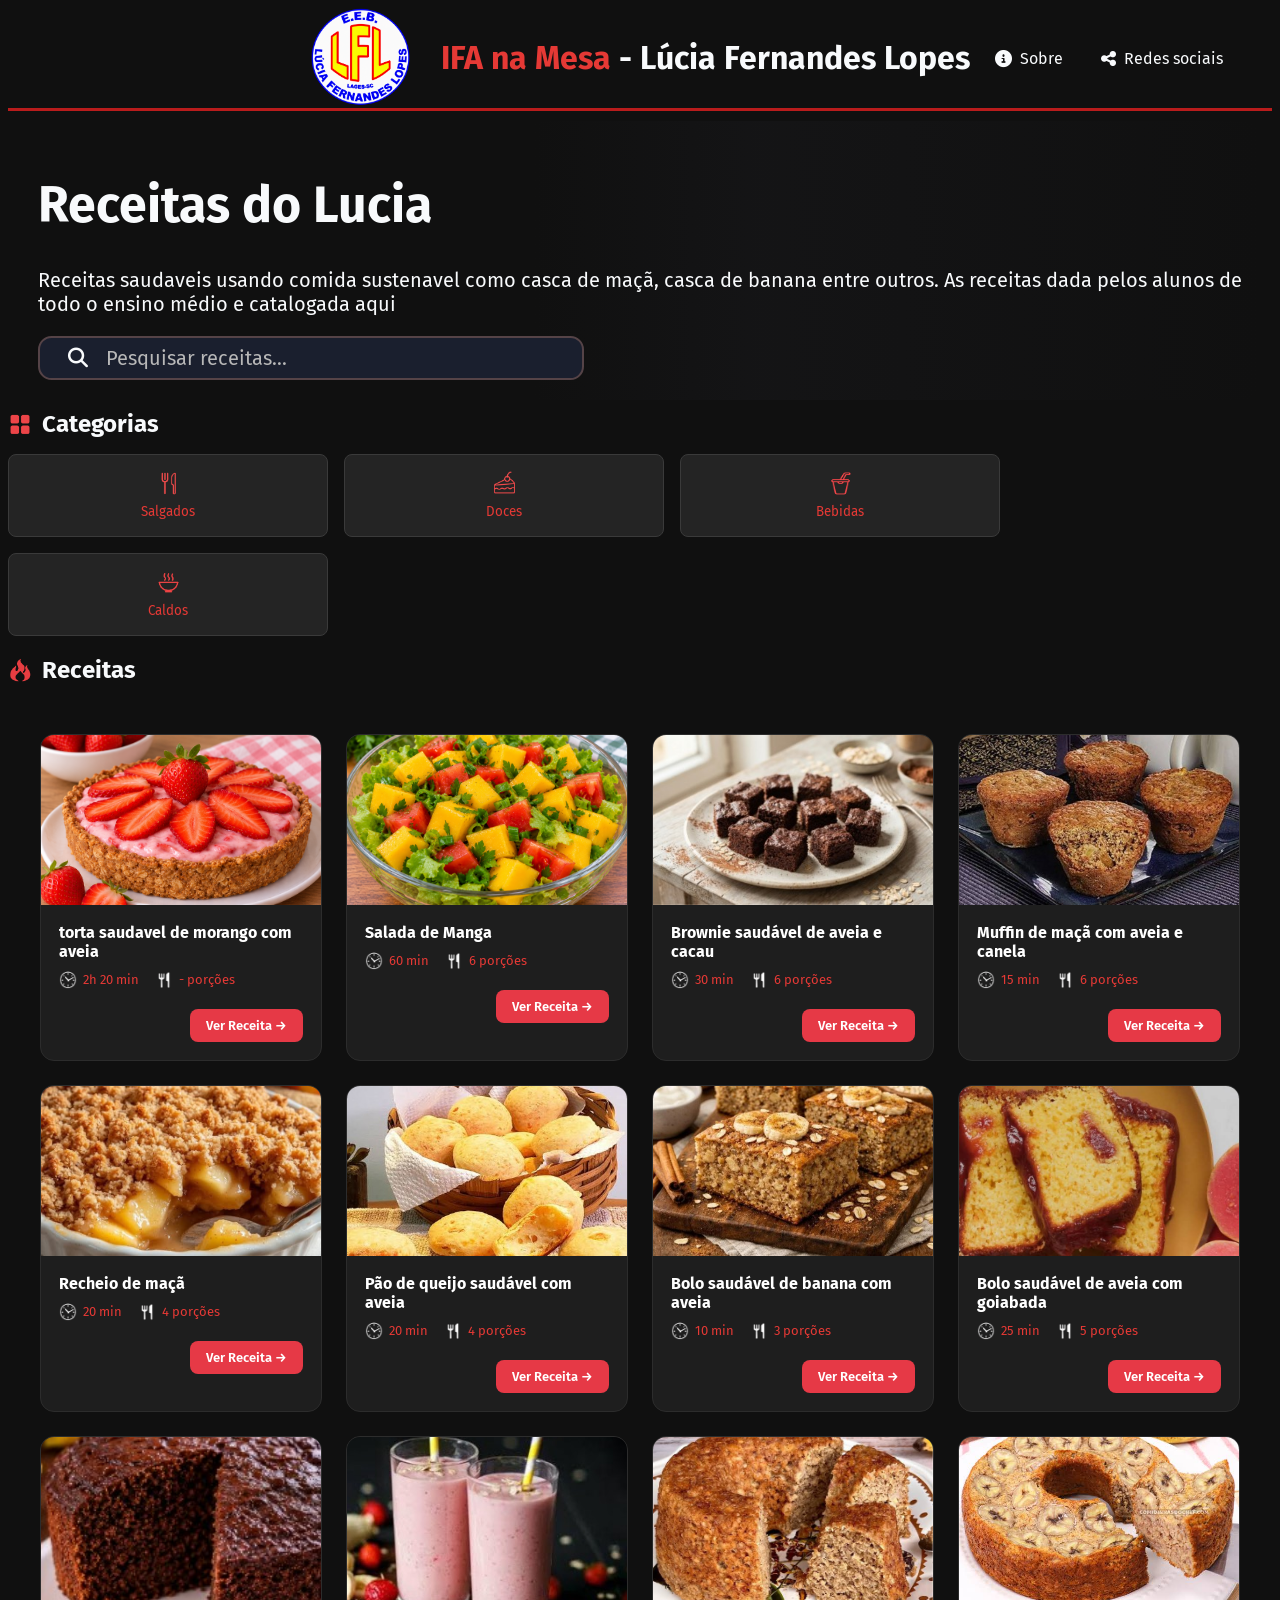
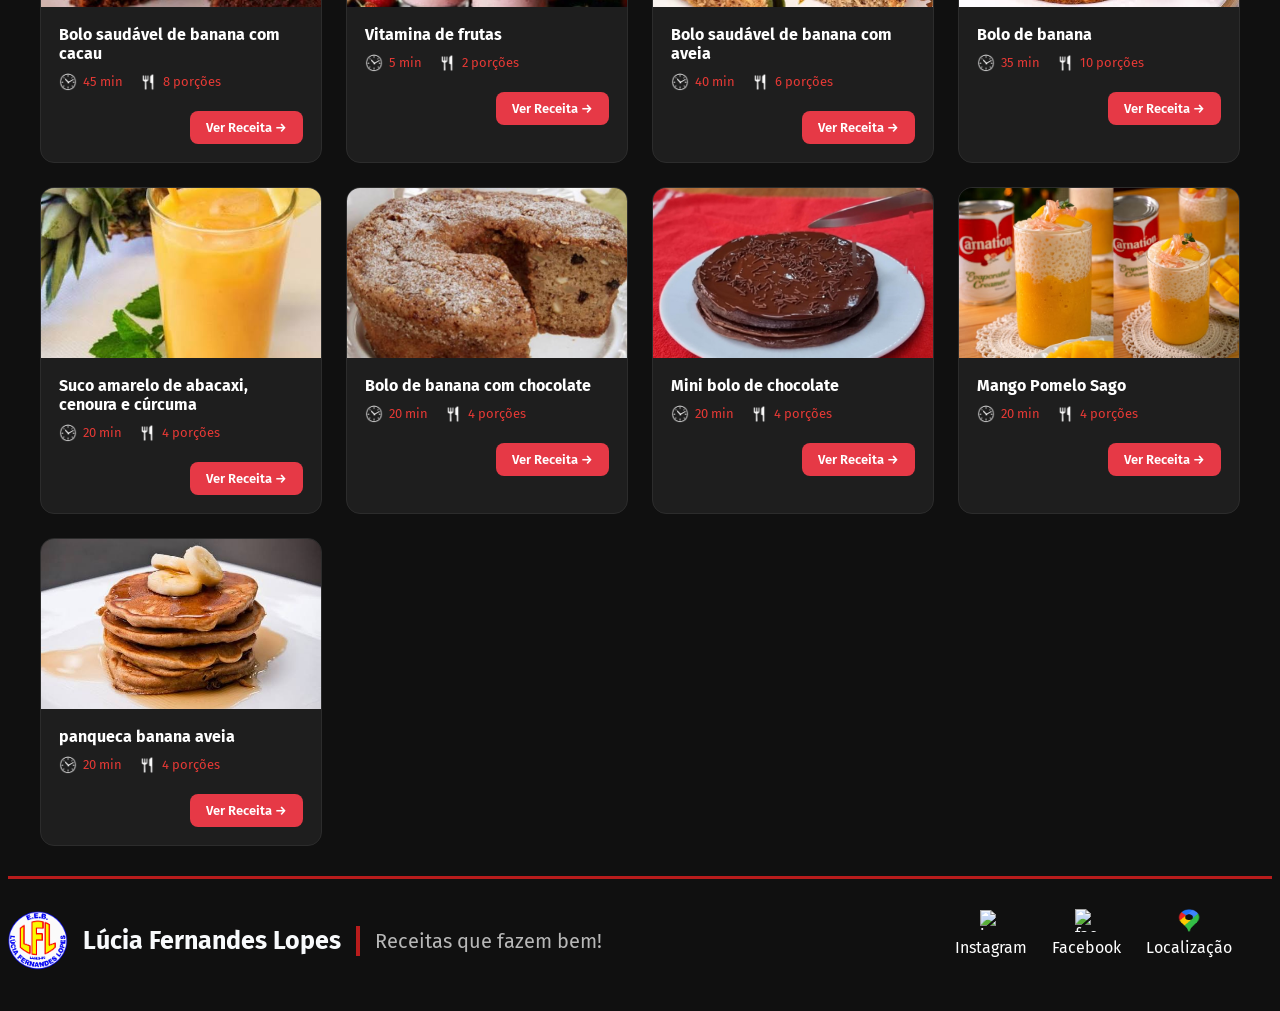
==== commit cd564154: "arrumando receitas e imagem" ====
--- a/index.html
+++ b/index.html
@@ -304,9 +304,9 @@
     </div>
     <!-- 17.panqueca banana aveia  -->
  <div class="recipe-card" data-categoria="doces">
-      <div class="card-image"><img src="img_Comidas/Gabrielle Aparecida dos Santos 1º03.jpeg" alt="Chips de Casca de Batata"></div>
-      <div class="card-content">
-        <h3 class="recipe-title">Bolo de banana com chocolate</h3>
+      <div class="card-image"><img src="img_Comidas/panqueca banana aveia.jpeg" alt="Chips de Casca de Batata"></div>
+      <div class="card-content">
+        <h3 class="recipe-title">panqueca banana aveia</h3>
         <div class="recipe-meta">
           <span class="meta-item"><img src="img/relogio.png" width="18" height="18"> 20 min</span>
           <span class="meta-item"><img src="img/garfo e faca.png" width="18" height="18"> 4 porções</span>
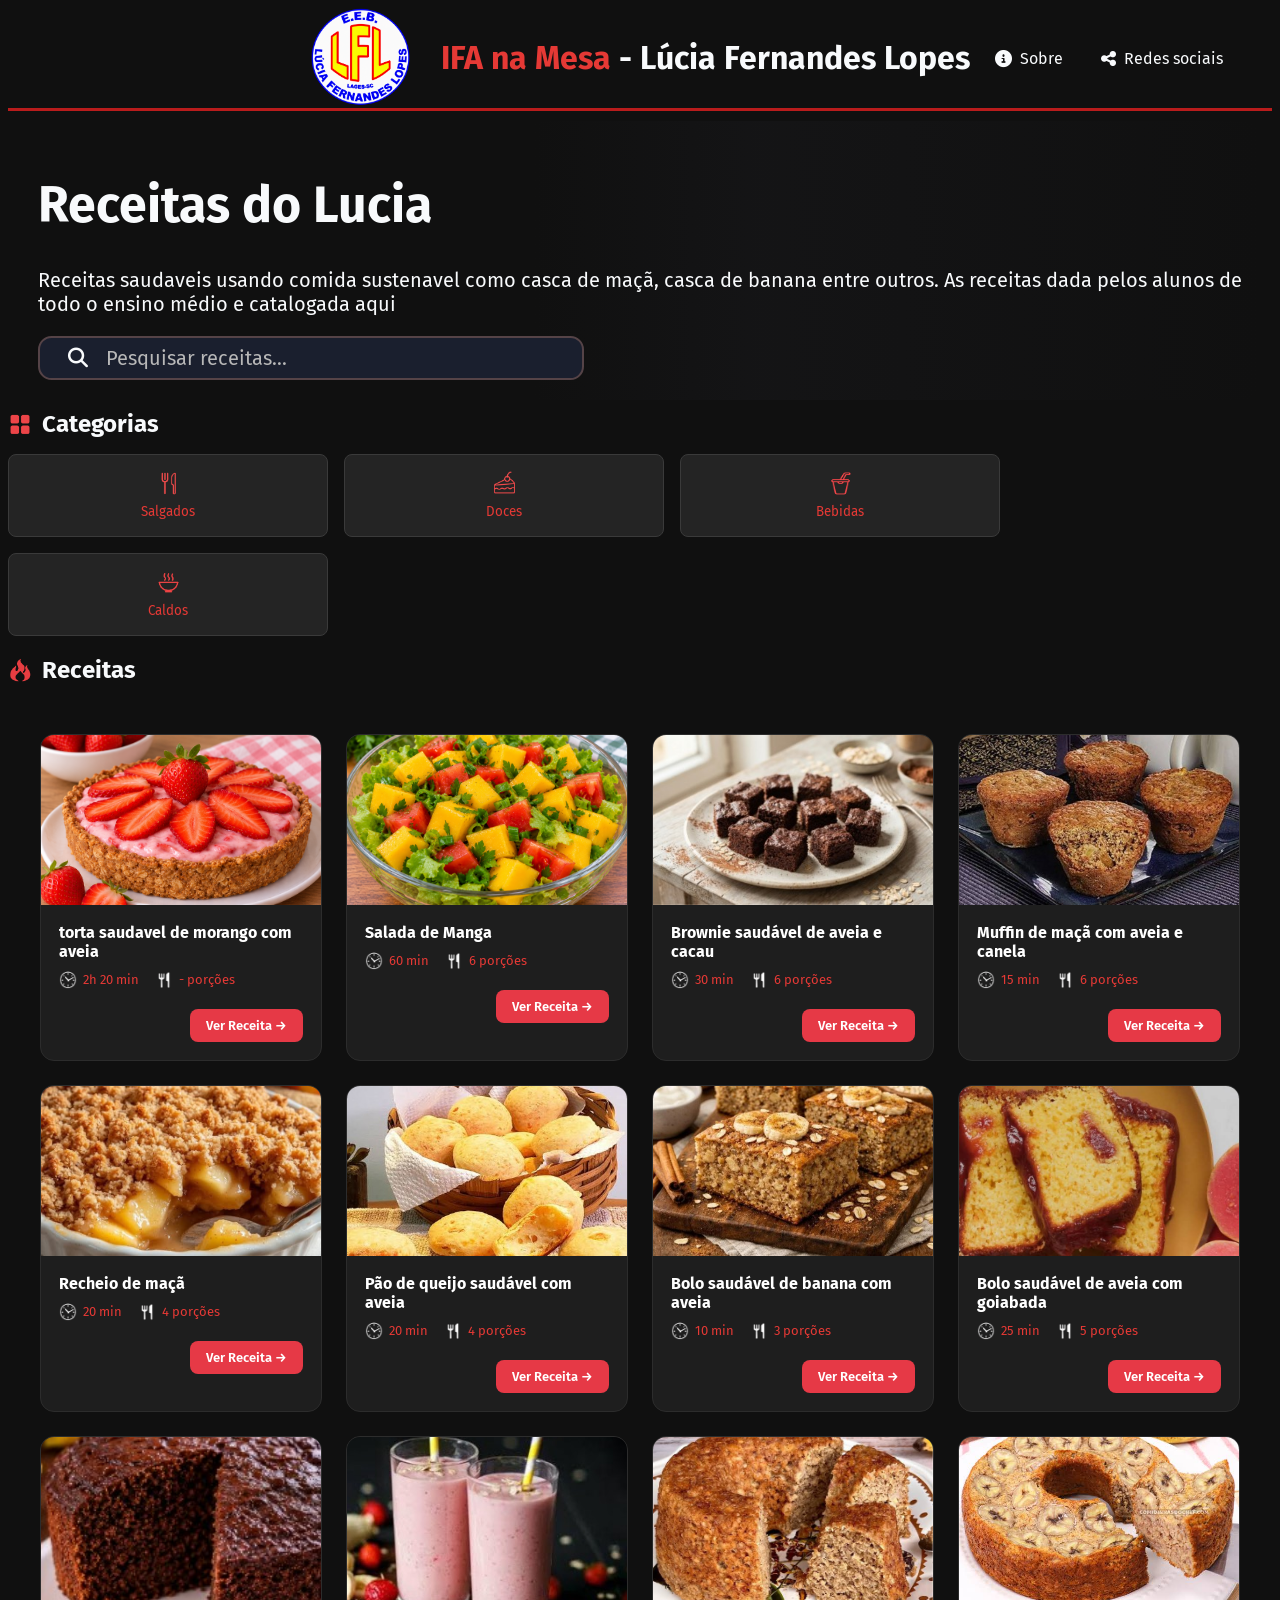
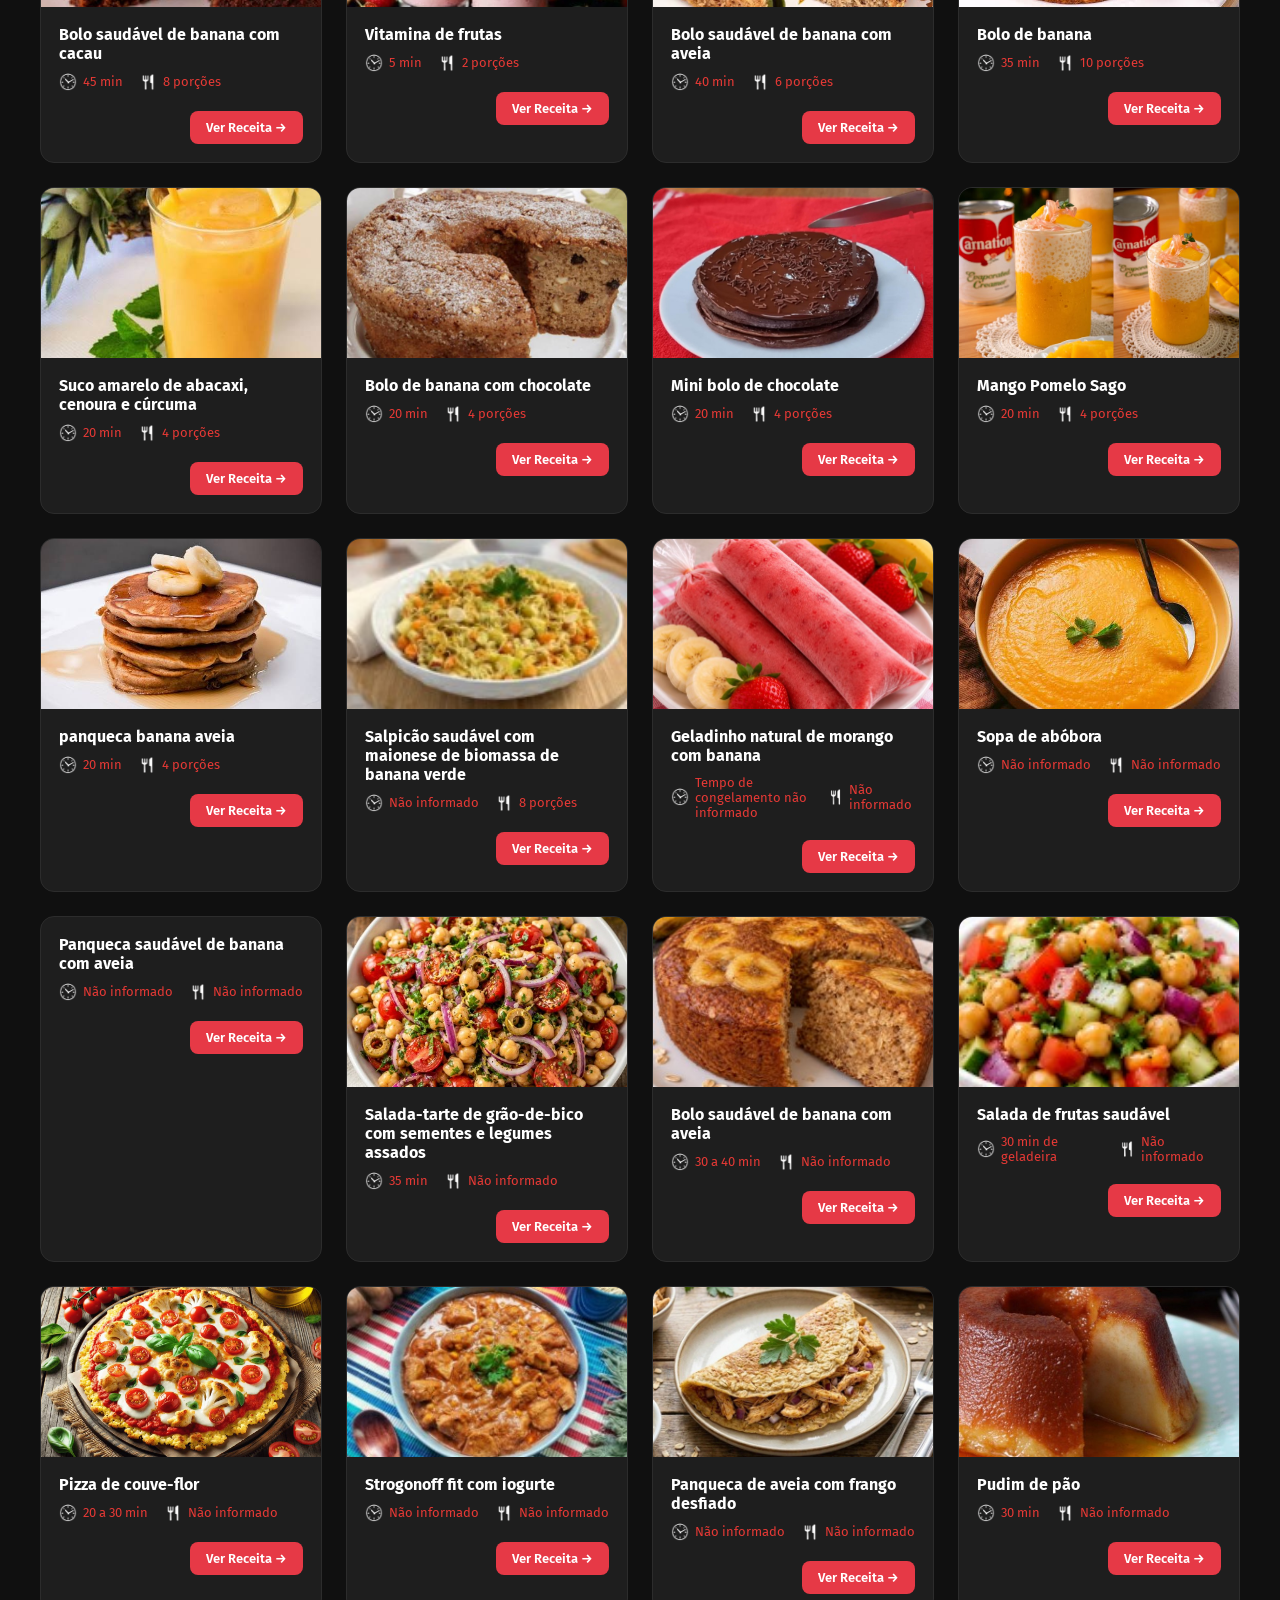
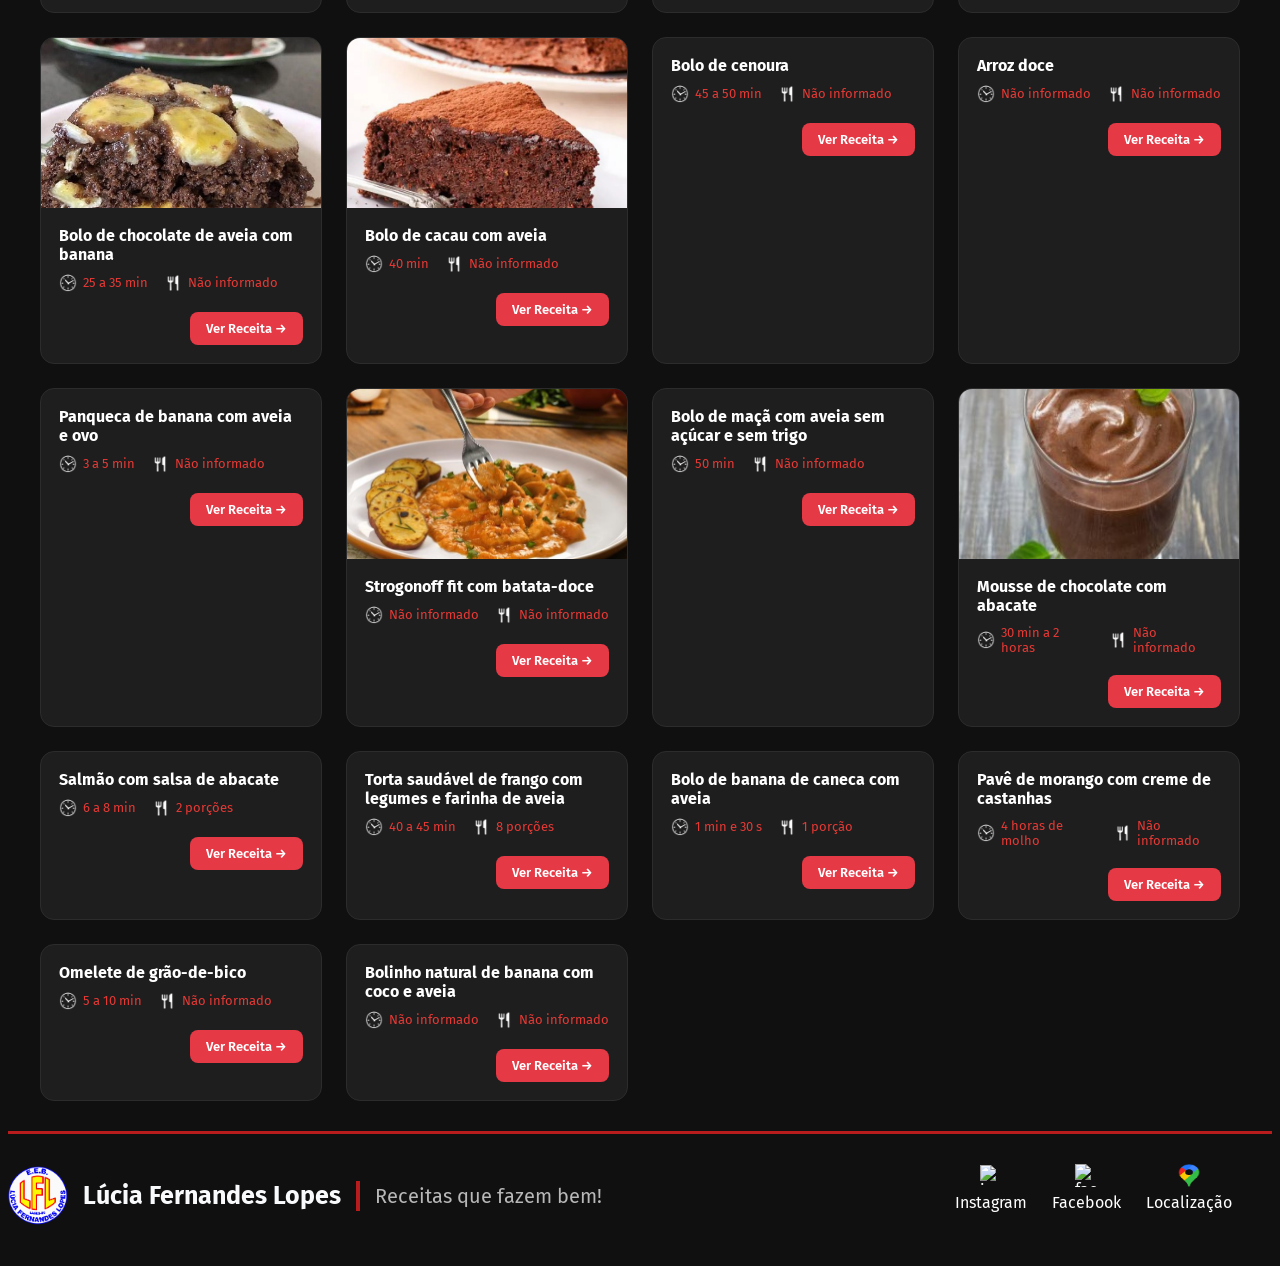
==== commit 6c6db950: "arrumando as receitas que eu tinha" ====
--- a/index.html
+++ b/index.html
@@ -96,6 +96,7 @@
     <h2>Receitas</h2>
   </div>
 
+  <!-- 📍Aqui fica todas as receitas doos alunos📍 -->
 <section class="cards-receitas">
 
     <!-- 1.torta saudavel de morango com aveia  -->
@@ -314,9 +315,319 @@
         <div class="card-footer"><a href="receita.html?receita=panqueca-banana-aveia-gabrielle" class="btn-recipe">Ver Receita &rarr;</a></div>
       </div>
     </div>
-
-
-
+<!-- 18. Salpicão saudável -->
+<div class="recipe-card" data-categoria="salgados">
+  <div class="card-image"><img src="img_Comidas/Gabriele de Moraes Alves 1ªserie1.jpg" alt="Salpicão saudável"></div>
+  <div class="card-content">
+    <h3 class="recipe-title">Salpicão saudável com maionese de biomassa de banana verde</h3>
+    <div class="recipe-meta">
+      <span class="meta-item"><img src="img/relogio.png" width="18" height="18"> Não informado</span>
+      <span class="meta-item"><img src="img/garfo e faca.png" width="18" height="18"> 8 porções</span>
+    </div>
+    <div class="card-footer"><a href="receita.html?receita=salpicao-saudavel" class="btn-recipe">Ver Receita &rarr;</a></div>
+  </div>
+</div>
+
+<!-- 19. Geladinho natural de morango com banana -->
+<div class="recipe-card" data-categoria="doces">
+  <div class="card-image"><img src="img_Comidas/Georgia Gabriele 1ªserie1.jpg" alt="Geladinho natural de morango com banana"></div>
+  <div class="card-content">
+    <h3 class="recipe-title">Geladinho natural de morango com banana</h3>
+    <div class="recipe-meta">
+      <span class="meta-item"><img src="img/relogio.png" width="18" height="18"> Tempo de congelamento não informado</span>
+      <span class="meta-item"><img src="img/garfo e faca.png" width="18" height="18"> Não informado</span>
+    </div>
+    <div class="card-footer"><a href="receita.html?receita=geladinho-morango-banana" class="btn-recipe">Ver Receita &rarr;</a></div>
+  </div>
+</div>
+
+<!-- 20. Sopa de abóbora -->
+<div class="recipe-card" data-categoria="salgados">
+  <div class="card-image"><img src="img_Comidas/Henrique de Sousa Castro 1º01.jpg" alt=" sopa-de-abobora"></div>
+  <div class="card-content">
+    <h3 class="recipe-title">Sopa de abóbora</h3>
+    <div class="recipe-meta">
+      <span class="meta-item"><img src="img/relogio.png" width="18" height="18"> Não informado</span>
+      <span class="meta-item"><img src="img/garfo e faca.png" width="18" height="18"> Não informado</span>
+    </div>
+    <div class="card-footer"><a href="receita.html?receita=sopa-de-abobora" class="btn-recipe">Ver Receita &rarr;</a></div>
+  </div>
+</div>
+
+<!-- 21. Panqueca saudável de banana com aveia -->
+<div class="recipe-card" data-categoria="salgados">
+  <div class="card-content">
+    <h3 class="recipe-title">Panqueca saudável de banana com aveia</h3>
+    <div class="recipe-meta">
+      <span class="meta-item"><img src="img/relogio.png" width="18" height="18"> Não informado</span>
+      <span class="meta-item"><img src="img/garfo e faca.png" width="18" height="18"> Não informado</span>
+    </div>
+    <div class="card-footer"><a href="receita.html?receita=panqueca-banana-aveia-joao" class="btn-recipe">Ver Receita &rarr;</a></div>
+  </div>
+</div>
+
+<!-- 22. Salada-tarte de grão-de-bico -->
+<div class="recipe-card" data-categoria="saladas">
+  <div class="card-image"><img src="img_Comidas/Kaiane Camargo De Sá 1ªserie3.jpg" alt="Salada-tarte de grão-de-bico"></div>
+  <div class="card-content">
+    <h3 class="recipe-title">Salada-tarte de grão-de-bico com sementes e legumes assados</h3>
+    <div class="recipe-meta">
+      <span class="meta-item"><img src="img/relogio.png" width="18" height="18"> 35 min</span>
+      <span class="meta-item"><img src="img/garfo e faca.png" width="18" height="18"> Não informado</span>
+    </div>
+    <div class="card-footer"><a href="receita.html?receita=salada-tarte-grao-de-bico" class="btn-recipe">Ver Receita &rarr;</a></div>
+  </div>
+</div>
+
+<!-- 23. Bolo saudável de banana com aveia -->
+<div class="recipe-card" data-categoria="doces">
+  <div class="card-image"><img src="img_Comidas/Kauane antunes silva 3ªserie1.jpg" alt="Bolo saudável de banana com aveia"></div>
+  <div class="card-content">
+    <h3 class="recipe-title">Bolo saudável de banana com aveia</h3>
+    <div class="recipe-meta">
+      <span class="meta-item"><img src="img/relogio.png" width="18" height="18"> 30 a 40 min</span>
+      <span class="meta-item"><img src="img/garfo e faca.png" width="18" height="18"> Não informado</span>
+    </div>
+    <div class="card-footer"><a href="receita.html?receita=bolo-banana-aveia-kauane" class="btn-recipe">Ver Receita &rarr;</a></div>
+  </div>
+</div>
+
+<!-- 24. Salada de frutas -->
+<div class="recipe-card" data-categoria="saladas">
+  <div class="card-image"><img src="img_Comidas/LUAN PROENCA MARASCHIN 3° ano vespertino.jpg" alt="Salada de frutas saudável"></div>
+  <div class="card-content">
+    <h3 class="recipe-title">Salada de frutas saudável</h3>
+    <div class="recipe-meta">
+      <span class="meta-item"><img src="img/relogio.png" width="18" height="18"> 30 min de geladeira</span>
+      <span class="meta-item"><img src="img/garfo e faca.png" width="18" height="18"> Não informado</span>
+    </div>
+    <div class="card-footer"><a href="receita.html?receita=salada-de-frutas-luan" class="btn-recipe">Ver Receita &rarr;</a></div>
+  </div>
+</div>
+
+<!-- 25. Pizza de couve-flor -->
+<div class="recipe-card" data-categoria="salgados">
+  <div class="card-image"><img src="img_Comidas/Laura Oliveira Pereira da Silva (da 1 série 01)..jpg" alt="Pizza de couve-flor"></div>
+  <div class="card-content">
+    <h3 class="recipe-title">Pizza de couve-flor</h3>
+    <div class="recipe-meta">
+      <span class="meta-item"><img src="img/relogio.png" width="18" height="18"> 20 a 30 min</span>
+      <span class="meta-item"><img src="img/garfo e faca.png" width="18" height="18"> Não informado</span>
+    </div>
+    <div class="card-footer"><a href="receita.html?receita=pizza-de-couve-flor" class="btn-recipe">Ver Receita &rarr;</a></div>
+  </div>
+</div>
+
+<!-- 26. Strogonoff fit com iogurte -->
+<div class="recipe-card" data-categoria="salgados">
+  <div class="card-image"><img src="img_Comidas/Mariane da Silva Marques 3ªserie1.jpg" alt="Strogonoff fit com iogurte"></div>
+  <div class="card-content">
+    <h3 class="recipe-title">Strogonoff fit com iogurte</h3>
+    <div class="recipe-meta">
+      <span class="meta-item"><img src="img/relogio.png" width="18" height="18"> Não informado</span>
+      <span class="meta-item"><img src="img/garfo e faca.png" width="18" height="18"> Não informado</span>
+    </div>
+    <div class="card-footer"><a href="receita.html?receita=strogonoff-fit-iogurte" class="btn-recipe">Ver Receita &rarr;</a></div>
+  </div>
+</div>
+
+<!-- 27. Panqueca de aveia com frango -->
+<div class="recipe-card" data-categoria="salgados">
+  <div class="card-image"><img src="img_Comidas/Matheus 1-serie 1.jpg" alt="Panqueca de aveia com frango desfiado"></div>
+  <div class="card-content">
+    <h3 class="recipe-title">Panqueca de aveia com frango desfiado</h3>
+    <div class="recipe-meta">
+      <span class="meta-item"><img src="img/relogio.png" width="18" height="18"> Não informado</span>
+      <span class="meta-item"><img src="img/garfo e faca.png" width="18" height="18"> Não informado</span>
+    </div>
+    <div class="card-footer"><a href="receita.html?receita=panqueca-aveia-frango" class="btn-recipe">Ver Receita &rarr;</a></div>
+  </div>
+</div>
+
+<!-- 28. Pudim de pão -->
+<div class="recipe-card" data-categoria="doces">
+  <div class="card-image"><img src="img_Comidas/Miguel de F. Pereira 1 série 01.jpg" alt="Pudim de pão"></div>
+  <div class="card-content">
+    <h3 class="recipe-title">Pudim de pão</h3>
+    <div class="recipe-meta">
+      <span class="meta-item"><img src="img/relogio.png" width="18" height="18"> 30 min</span>
+      <span class="meta-item"><img src="img/garfo e faca.png" width="18" height="18"> Não informado</span>
+    </div>
+    <div class="card-footer"><a href="receita.html?receita=pudim-de-pao" class="btn-recipe">Ver Receita &rarr;</a></div>
+  </div>
+</div>
+
+<!-- 29. Bolo de chocolate de aveia com banana -->
+<div class="recipe-card" data-categoria="doces">
+  <div class="card-image"><img src="img_Comidas/NATHALIA DE MATOS DA SILVA 3ªserie1.jpg" alt="Bolo de chocolate de aveia com banana"></div>
+  <div class="card-content">
+    <h3 class="recipe-title">Bolo de chocolate de aveia com banana</h3>
+    <div class="recipe-meta">
+      <span class="meta-item"><img src="img/relogio.png" width="18" height="18"> 25 a 35 min</span>
+      <span class="meta-item"><img src="img/garfo e faca.png" width="18" height="18"> Não informado</span>
+    </div>
+    <div class="card-footer"><a href="receita.html?receita=bolo-chocolate-aveia-banana" class="btn-recipe">Ver Receita &rarr;</a></div>
+  </div>
+</div>
+
+<!-- 30. Bolo de cacau com aveia -->
+<div class="recipe-card" data-categoria="doces">
+  <div class="card-image"><img src="img_Comidas/Nathalia Almeida Rodrigues 1 ano 3.jpg" alt="Bolo de cacau com aveia"></div>
+  <div class="card-content">
+    <h3 class="recipe-title">Bolo de cacau com aveia</h3>
+    <div class="recipe-meta">
+      <span class="meta-item"><img src="img/relogio.png" width="18" height="18"> 40 min</span>
+      <span class="meta-item"><img src="img/garfo e faca.png" width="18" height="18"> Não informado</span>
+    </div>
+    <div class="card-footer"><a href="receita.html?receita=bolo-cacau-aveia" class="btn-recipe">Ver Receita &rarr;</a></div>
+  </div>
+</div>
+
+<!-- 31. Bolo de cenoura -->
+<div class="recipe-card" data-categoria="doces">
+  <div class="card-content">
+    <h3 class="recipe-title">Bolo de cenoura</h3>
+    <div class="recipe-meta">
+      <span class="meta-item"><img src="img/relogio.png" width="18" height="18"> 45 a 50 min</span>
+      <span class="meta-item"><img src="img/garfo e faca.png" width="18" height="18"> Não informado</span>
+    </div>
+    <div class="card-footer"><a href="receita.html?receita=bolo-de-cenoura-nicolas" class="btn-recipe">Ver Receita &rarr;</a></div>
+  </div>
+</div>
+
+<!-- 32. Arroz doce -->
+<div class="recipe-card" data-categoria="doces">
+  <div class="card-content">
+    <h3 class="recipe-title">Arroz doce</h3>
+    <div class="recipe-meta">
+      <span class="meta-item"><img src="img/relogio.png" width="18" height="18"> Não informado</span>
+      <span class="meta-item"><img src="img/garfo e faca.png" width="18" height="18"> Não informado</span>
+    </div>
+    <div class="card-footer"><a href="receita.html?receita=arroz-doce" class="btn-recipe">Ver Receita &rarr;</a></div>
+  </div>
+</div>
+
+<!-- 33. Panqueca de banana com aveia e ovo -->
+<div class="recipe-card" data-categoria="salgados">
+  <div class="card-content">
+    <h3 class="recipe-title">Panqueca de banana com aveia e ovo</h3>
+    <div class="recipe-meta">
+      <span class="meta-item"><img src="img/relogio.png" width="18" height="18"> 3 a 5 min</span>
+      <span class="meta-item"><img src="img/garfo e faca.png" width="18" height="18"> Não informado</span>
+    </div>
+    <div class="card-footer"><a href="receita.html?receita=panqueca-banana-aveia-ovo" class="btn-recipe">Ver Receita &rarr;</a></div>
+  </div>
+</div>
+
+<!-- 34. Strogonoff fit com batata-doce -->
+<div class="recipe-card" data-categoria="salgados">
+  <div class="card-image"><img src="img_Comidas/Katriny Miranda Siqueira 1 Serie 01.jpg" alt="Strogonoff fit com batata-doce"></div>
+  <div class="card-content">
+    <h3 class="recipe-title">Strogonoff fit com batata-doce</h3>
+    <div class="recipe-meta">
+      <span class="meta-item"><img src="img/relogio.png" width="18" height="18"> Não informado</span>
+      <span class="meta-item"><img src="img/garfo e faca.png" width="18" height="18"> Não informado</span>
+    </div>
+    <div class="card-footer"><a href="receita.html?receita=strogonoff-fit-batata-doce" class="btn-recipe">Ver Receita &rarr;</a></div>
+  </div>
+</div>
+
+<!-- 35. Bolo de maçã com aveia -->
+<div class="recipe-card" data-categoria="doces">
+  <div class="card-content">
+    <h3 class="recipe-title">Bolo de maçã com aveia sem açúcar e sem trigo</h3>
+    <div class="recipe-meta">
+      <span class="meta-item"><img src="img/relogio.png" width="18" height="18"> 50 min</span>
+      <span class="meta-item"><img src="img/garfo e faca.png" width="18" height="18"> Não informado</span>
+    </div>
+    <div class="card-footer"><a href="receita.html?receita=bolo-maca-aveia" class="btn-recipe">Ver Receita &rarr;</a></div>
+  </div>
+</div>
+
+<!-- 36. Mousse de chocolate com abacate -->
+<div class="recipe-card" data-categoria="doces">
+  <div class="card-image"><img src="img_Comidas/Tamires Natasha de Souza morais 2ªserie4.jpg" alt="Mousse de chocolate com abacate"></div>
+  <div class="card-content">
+    <h3 class="recipe-title">Mousse de chocolate com abacate</h3>
+    <div class="recipe-meta">
+      <span class="meta-item"><img src="img/relogio.png" width="18" height="18"> 30 min a 2 horas</span>
+      <span class="meta-item"><img src="img/garfo e faca.png" width="18" height="18"> Não informado</span>
+    </div>
+    <div class="card-footer"><a href="receita.html?receita=mousse-chocolate-abacate" class="btn-recipe">Ver Receita &rarr;</a></div>
+  </div>
+</div>
+
+<!-- 37. Salmão com salsa de abacate -->
+<div class="recipe-card" data-categoria="salgados">
+  <div class="card-content">
+    <h3 class="recipe-title">Salmão com salsa de abacate</h3>
+    <div class="recipe-meta">
+      <span class="meta-item"><img src="img/relogio.png" width="18" height="18"> 6 a 8 min</span>
+      <span class="meta-item"><img src="img/garfo e faca.png" width="18" height="18"> 2 porções</span>
+    </div>
+    <div class="card-footer"><a href="receita.html?receita=salmao-salsa-abacate" class="btn-recipe">Ver Receita &rarr;</a></div>
+  </div>
+</div>
+
+<!-- 38. Torta saudável de frango com legumes -->
+<div class="recipe-card" data-categoria="salgados">
+  <div class="card-content">
+    <h3 class="recipe-title">Torta saudável de frango com legumes e farinha de aveia</h3>
+    <div class="recipe-meta">
+      <span class="meta-item"><img src="img/relogio.png" width="18" height="18"> 40 a 45 min</span>
+      <span class="meta-item"><img src="img/garfo e faca.png" width="18" height="18"> 8 porções</span>
+    </div>
+    <div class="card-footer"><a href="receita.html?receita=torta-frango-legumes" class="btn-recipe">Ver Receita &rarr;</a></div>
+  </div>
+</div>
+
+<!-- 39. Bolo de banana de caneca -->
+<div class="recipe-card" data-categoria="doces">
+  <div class="card-content">
+    <h3 class="recipe-title">Bolo de banana de caneca com aveia</h3>
+    <div class="recipe-meta">
+      <span class="meta-item"><img src="img/relogio.png" width="18" height="18"> 1 min e 30 s</span>
+      <span class="meta-item"><img src="img/garfo e faca.png" width="18" height="18"> 1 porção</span>
+    </div>
+    <div class="card-footer"><a href="receita.html?receita=bolo-banana-caneca-aveia" class="btn-recipe">Ver Receita &rarr;</a></div>
+  </div>
+</div>
+
+<!-- 40. Pavê de morango com creme de castanhas -->
+<div class="recipe-card" data-categoria="doces">
+  <div class="card-content">
+    <h3 class="recipe-title">Pavê de morango com creme de castanhas</h3>
+    <div class="recipe-meta">
+      <span class="meta-item"><img src="img/relogio.png" width="18" height="18"> 4 horas de molho</span>
+      <span class="meta-item"><img src="img/garfo e faca.png" width="18" height="18"> Não informado</span>
+    </div>
+    <div class="card-footer"><a href="receita.html?receita=pave-morango-creme-castanhas" class="btn-recipe">Ver Receita &rarr;</a></div>
+  </div>
+</div>
+
+<!-- 41. Omelete de grão-de-bico -->
+<div class="recipe-card" data-categoria="salgados">
+  <div class="card-content">
+    <h3 class="recipe-title">Omelete de grão-de-bico</h3>
+    <div class="recipe-meta">
+      <span class="meta-item"><img src="img/relogio.png" width="18" height="18"> 5 a 10 min</span>
+      <span class="meta-item"><img src="img/garfo e faca.png" width="18" height="18"> Não informado</span>
+    </div>
+    <div class="card-footer"><a href="receita.html?receita=omelete-grao-de-bico" class="btn-recipe">Ver Receita &rarr;</a></div>
+  </div>
+</div>
+
+<!-- 42. Bolinho natural de banana com coco e aveia -->
+<div class="recipe-card" data-categoria="doces">
+  <div class="card-content">
+    <h3 class="recipe-title">Bolinho natural de banana com coco e aveia</h3>
+    <div class="recipe-meta">
+      <span class="meta-item"><img src="img/relogio.png" width="18" height="18"> Não informado</span>
+      <span class="meta-item"><img src="img/garfo e faca.png" width="18" height="18"> Não informado</span>
+    </div>
+    <div class="card-footer"><a href="receita.html?receita=bolinho-banana-coco-aveia" class="btn-recipe">Ver Receita &rarr;</a></div>
+  </div>
+</div>
   </section>
 
   <!-- FOOTER -->
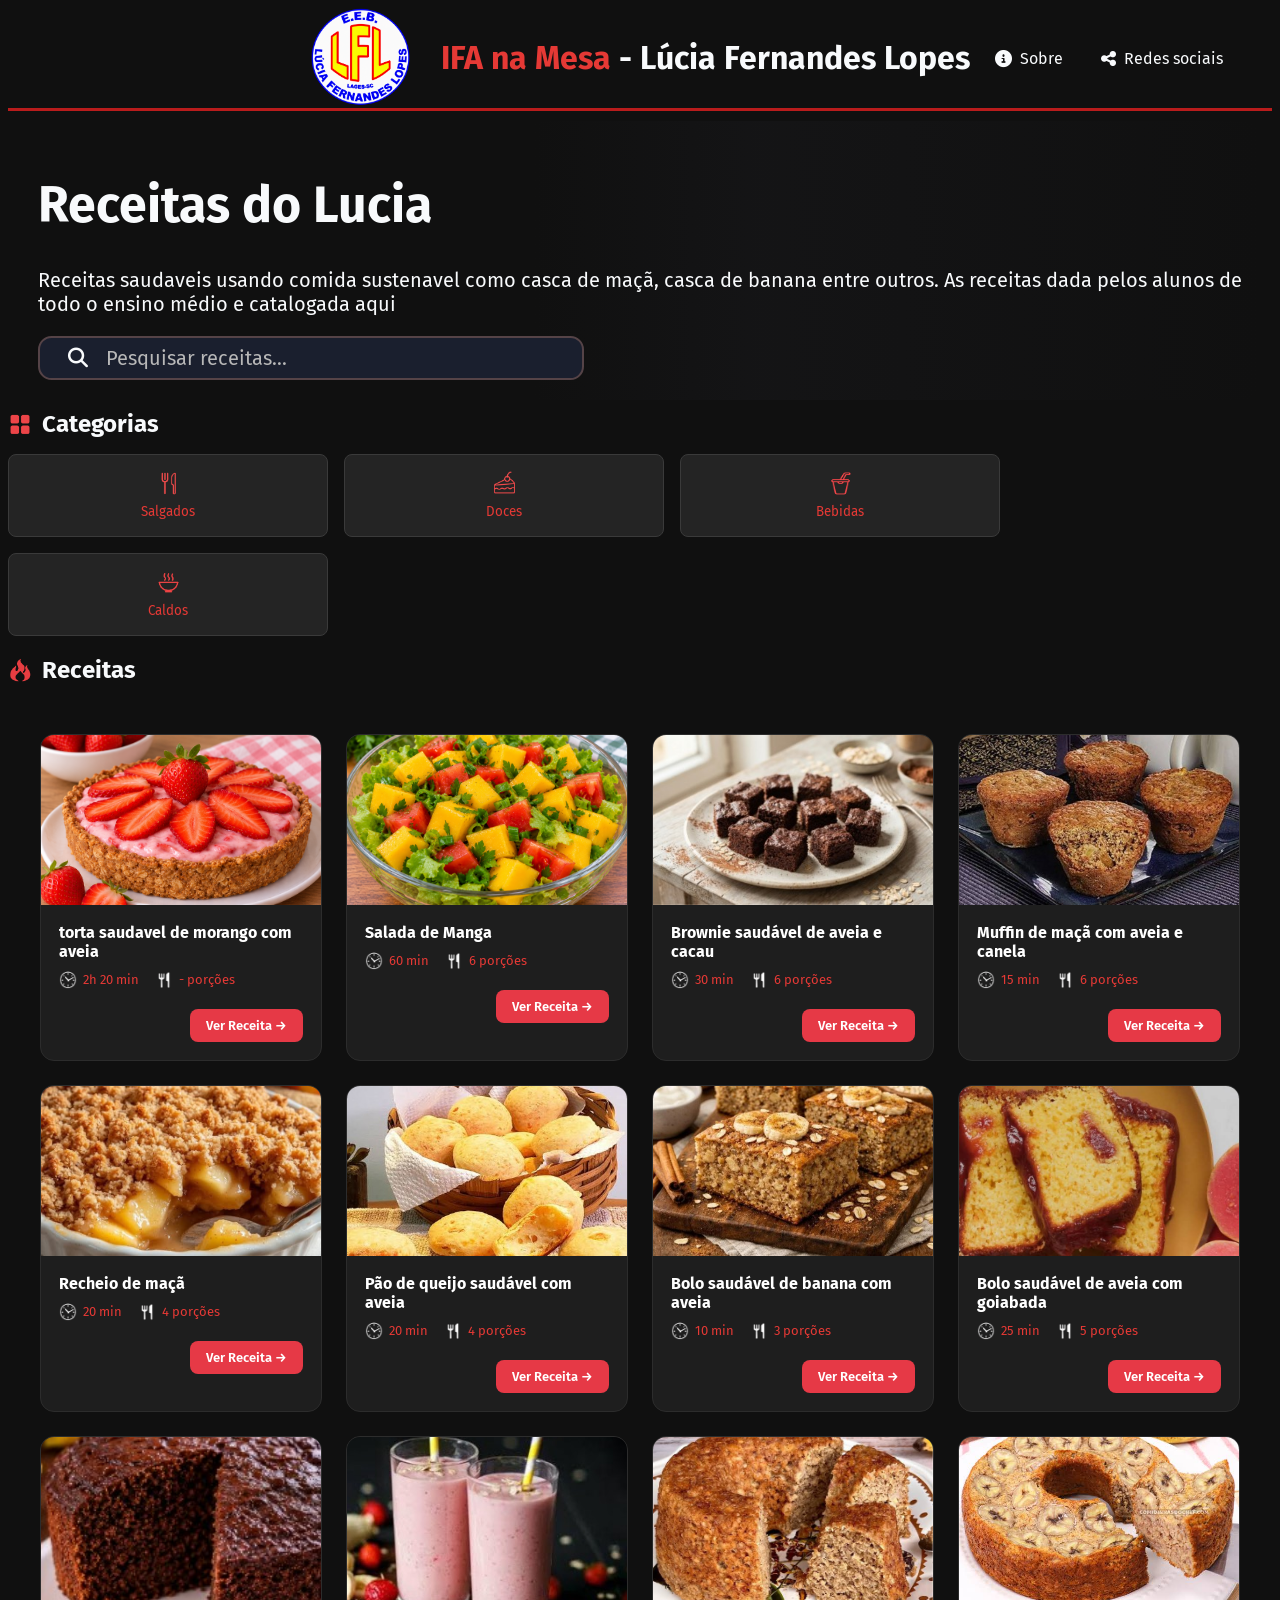
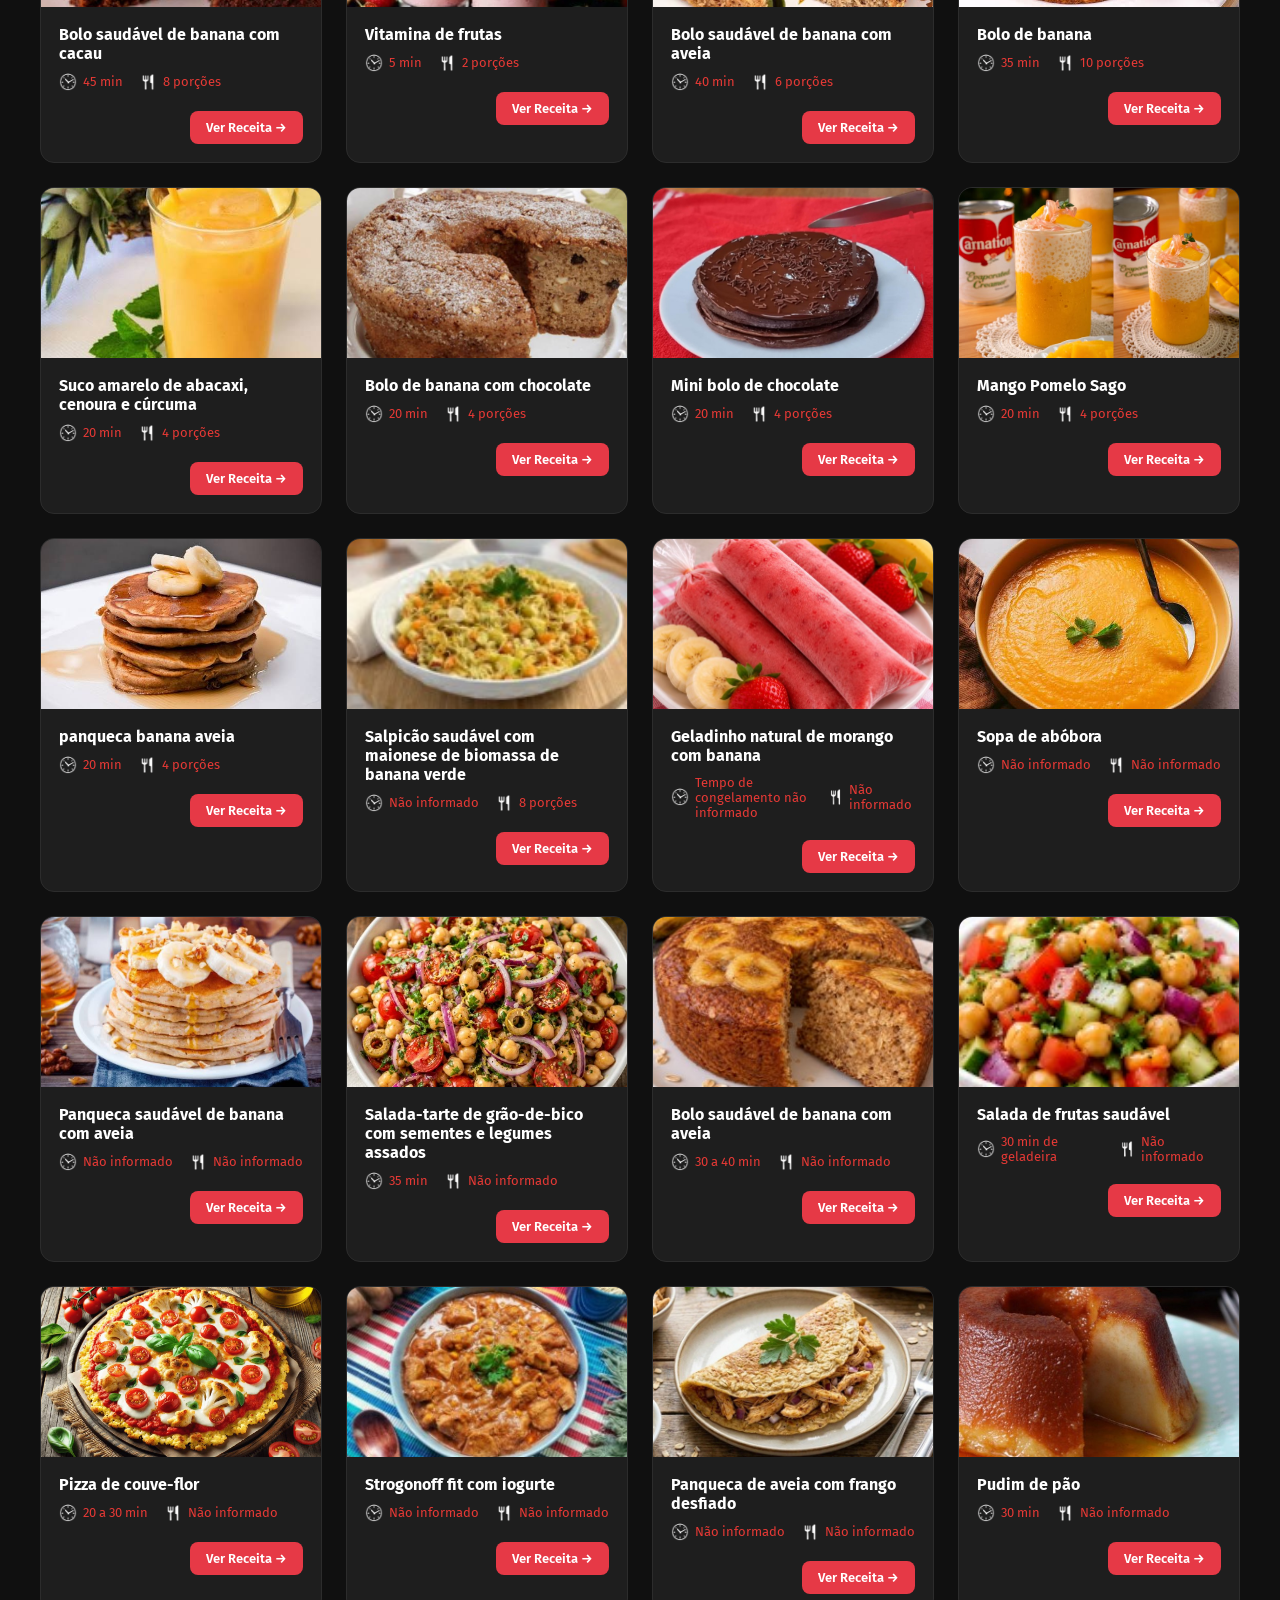
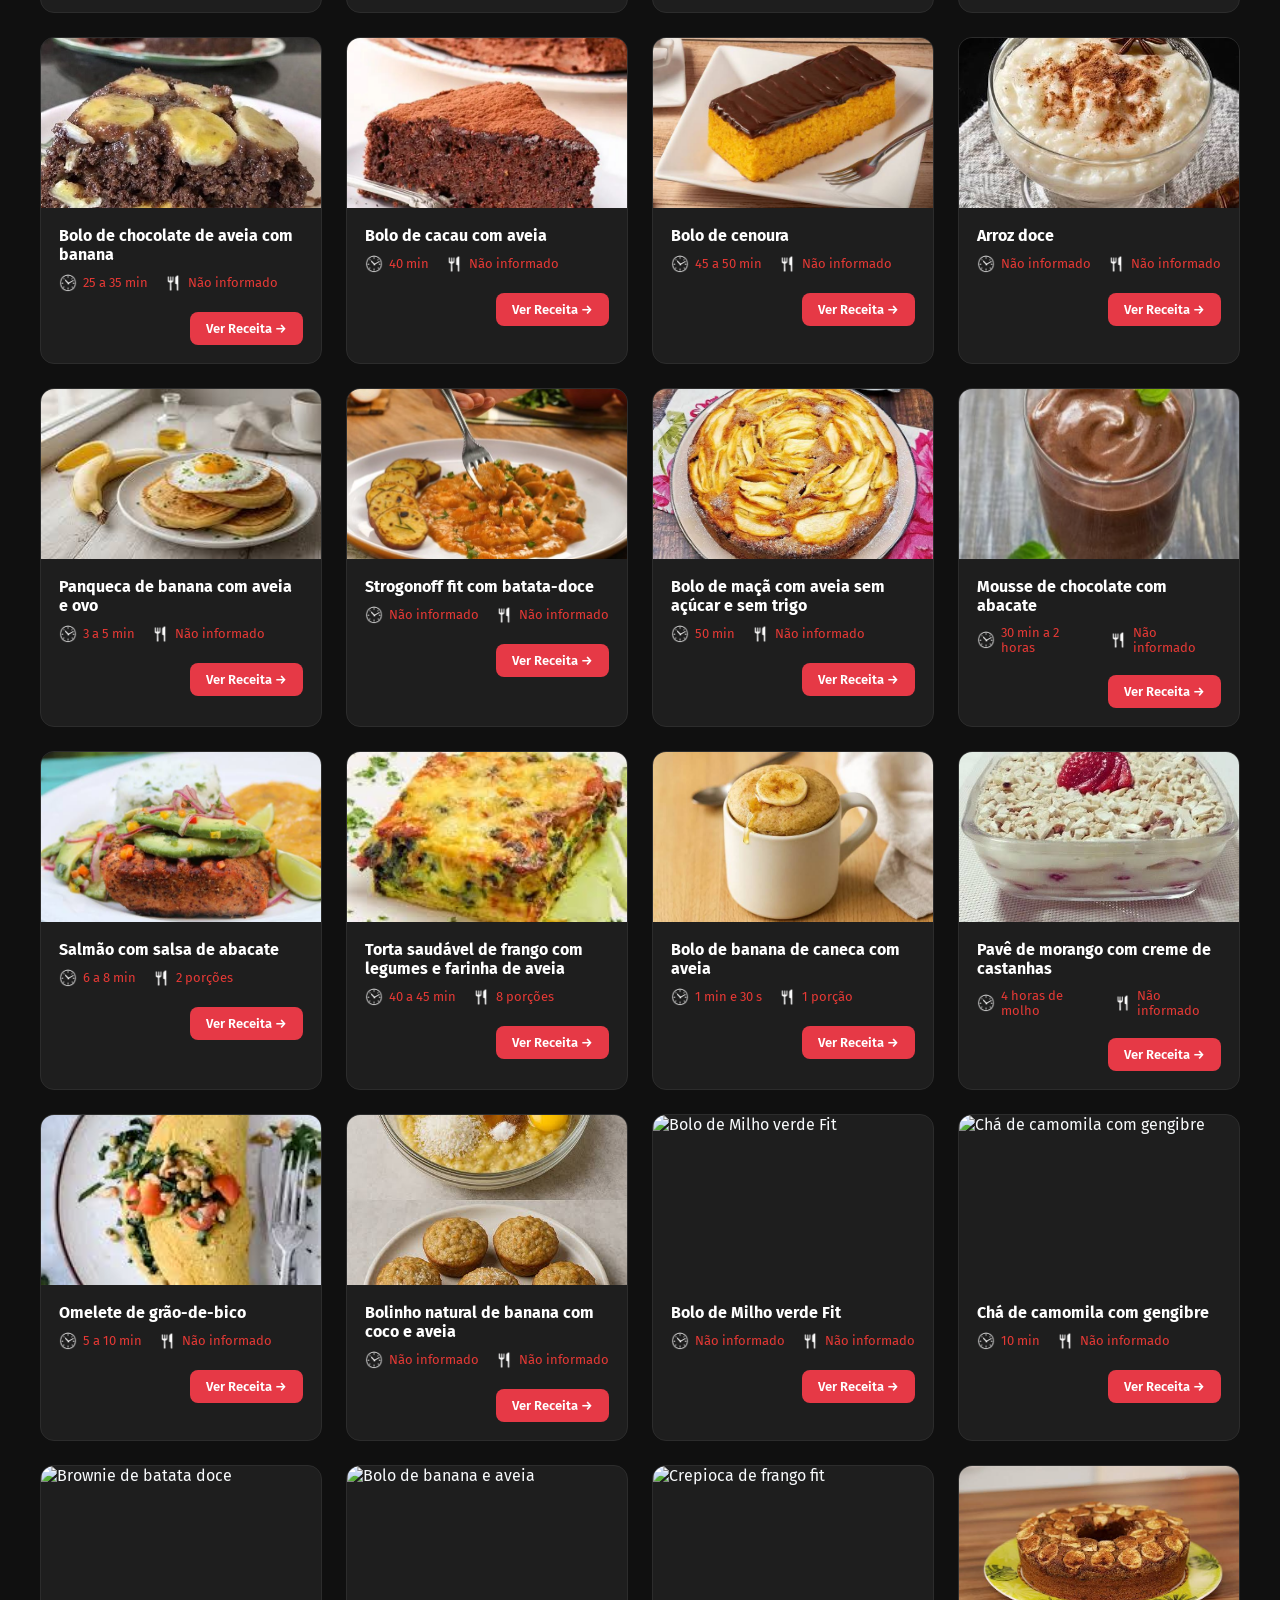
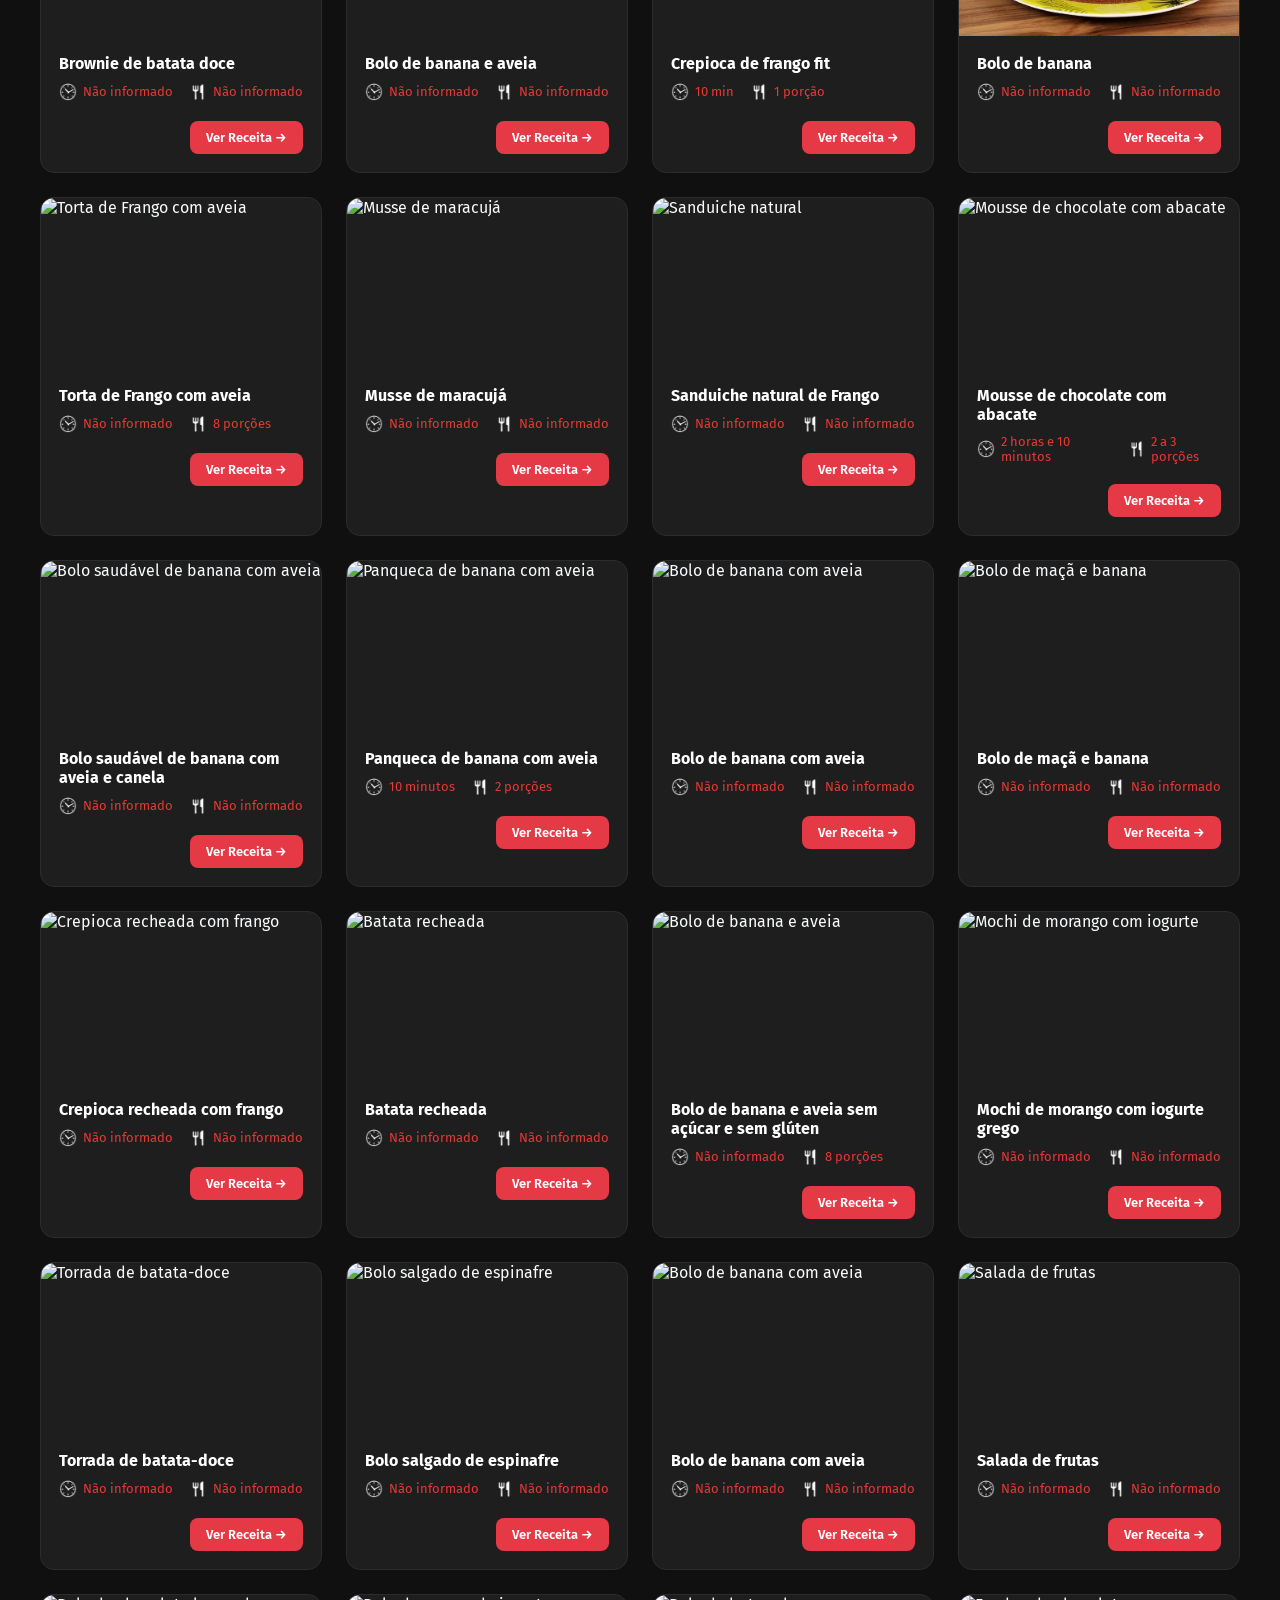
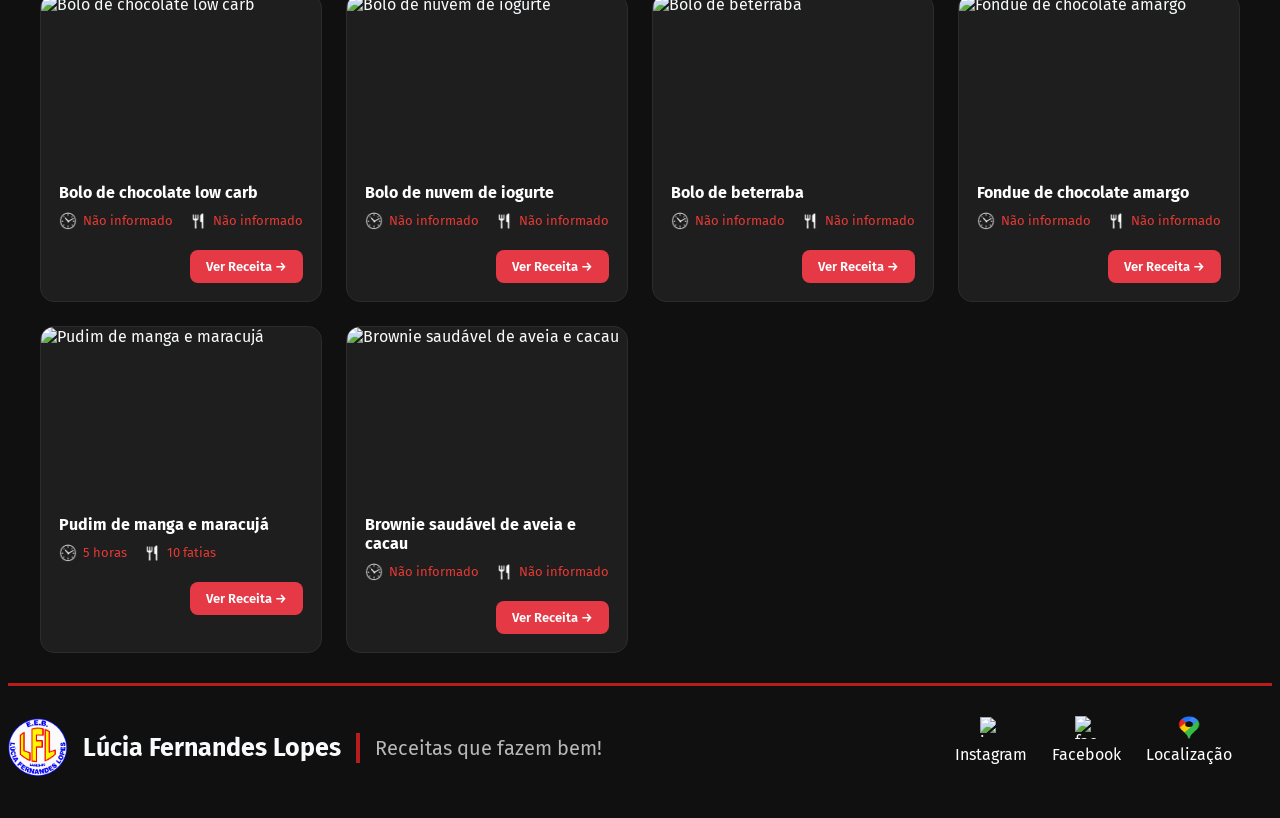
==== commit 08691899: "arrumando arquivos novos" ====
--- a/index.html
+++ b/index.html
@@ -101,7 +101,7 @@
 
     <!-- 1.torta saudavel de morango com aveia  -->
     <div class="recipe-card" data-categoria="doces">
-      <div class="card-image"><img src="img_Comidas/Yasmin Damasceno Cordova 1ªserie1.png" alt="Lasanha à Bolonhesa"></div>
+      <div class="card-image"><img src="img_Comidas/Yasmin Damasceno Cordova 1ªserie1.png" alt="torta saudavel"></div>
       <div class="card-content">
         <h3 class="recipe-title">torta saudavel de morango com aveia</h3>
         <div class="recipe-meta">
@@ -114,7 +114,7 @@
 
     <!-- 2. Salada de Manga -->
     <div class="recipe-card" data-categoria="salgados">
-      <div class="card-image"><img src="img_Comidas/2°1 Larissa Dos Santos De Oliveira.png" alt="Bolo de cenoura"></div>
+      <div class="card-image"><img src="img_Comidas/2°1 Larissa Dos Santos De Oliveira.png" alt="salada de manga"></div>
       <div class="card-content">
         <h3 class="recipe-title">Salada de Manga</h3>
         <div class="recipe-meta">
@@ -125,22 +125,31 @@
       </div>
     </div>
 
-    <!-- 3. Brownie saudável de aveia e cacau -->
-    <div class="recipe-card" data-categoria="doces">
-      <div class="card-image"><img src="img_Comidas/Alessandra Andrade Rosa do 3° ano 1.jpg" alt="Sopa de Feijão"></div>
-      <div class="card-content">
+   <!-- 3. Brownie saudável de aveia e cacau -->
+<div class="recipe-card" data-categoria="doces">
+
+    <div class="card-image">
+        <img src="img_Comidas/Alessandra Andrade Rosa do 3° ano 1.jpg" alt="brownie saudavel">
+    </div>
+
+    <div class="card-content">
         <h3 class="recipe-title">Brownie saudável de aveia e cacau</h3>
-        <div class="recipe-meta">
-          <span class="meta-item"><img src="img/relogio.png" width="18" height="18"> 30 min</span>
-          <span class="meta-item"><img src="img/garfo e faca.png" width="18" height="18"> 6 porções</span>
-        </div>
-        <div class="card-footer"><a href="receita.html?receita=brownie-saudavel-de-aveia-e-cacau" class="btn-recipe">Ver Receita &rarr;</a></div>
-      </div>
-    </div>
+
+        <div class="recipe-meta">
+            <span class="meta-item"><img src="img/relogio.png" width="18" height="18"> 30 min</span>
+            <span class="meta-item"><img src="img/garfo e faca.png"width="18" height="18"> 6 porções</span>
+        </div>
+
+        <div class="card-footer">
+            <a href="receita.html?receita=brownie-saudavel-de-aveia-e-cacau" class="btn-recipe">Ver Receita &rarr;</a>
+        </div>
+    </div>
+
+</div>
 
     <!-- 4. Muffin de maçã com aveia e canela -->
     <div class="recipe-card" data-categoria="doces">
-      <div class="card-image"><img src="img_Comidas/Alice de Oliveira Soares 1 série 01.jpg" alt="Café Cremoso"></div>
+      <div class="card-image"><img src="img_Comidas/Alice de Oliveira Soares 1 série 01.jpg" alt="muffin-de-maca-com-aveia-e-canela"></div>
       <div class="card-content">
         <h3 class="recipe-title">Muffin de maçã com aveia e canela</h3>
         <div class="recipe-meta">
@@ -153,7 +162,7 @@
 
     <!-- 5. Recheio de maçã -->
     <div class="recipe-card" data-categoria="doces">
-      <div class="card-image"><img src="img_Comidas/Ana Julia Souza 3ªserie3.jpeg" alt="Brigadeiro de Casca de Banana"></div>
+      <div class="card-image"><img src="img_Comidas/Ana Julia Souza 3ªserie3.jpeg" alt="recheio de maça"></div>
       <div class="card-content">
         <h3 class="recipe-title">Recheio de maçã</h3>
         <div class="recipe-meta">
@@ -166,7 +175,7 @@
 
     <!-- 6. Pão de queijo saudável com aveia -->
     <div class="recipe-card" data-categoria="salgados">
-      <div class="card-image"><img src="img_Comidas/Anne Caroline Batista Madruga 1 Série 01 .jpg" alt="Brigadeiro de Casca de Banana"></div>
+      <div class="card-image"><img src="img_Comidas/Anne Caroline Batista Madruga 1 Série 01 .jpg" alt="pão de queijo"></div>
       <div class="card-content">
         <h3 class="recipe-title">Pão de queijo saudável com aveia</h3>
         <div class="recipe-meta">
@@ -179,7 +188,7 @@
 
     <!-- 7. BOlo saudável de banana com aveia -->
     <div class="recipe-card" data-categoria="doces">
-      <div class="card-image"><img src="img_Comidas/Antonio Henrique 1°1.jpg" alt="Chá de Casca de Maçã"></div>
+      <div class="card-image"><img src="img_Comidas/Antonio Henrique 1°1.jpg" alt="bolo saudavel"></div>
       <div class="card-content">
         <h3 class="recipe-title">Bolo saudável de banana com aveia</h3>
         <div class="recipe-meta">
@@ -192,7 +201,7 @@
 
     <!-- 8. Bolo saudável de aveia com goiabada -->
     <div class="recipe-card" data-categoria="doces">
-      <div class="card-image"><img src="img_Comidas/Braian Pereira 1º02.jpeg" alt="Farofa de Casca de Legumes"></div>
+      <div class="card-image"><img src="img_Comidas/Braian Pereira 1º02.jpeg" alt="bolo-aveia-goiabada"></div>
       <div class="card-content">
         <h3 class="recipe-title">Bolo saudável de aveia com goiabada</h3>
         <div class="recipe-meta">
@@ -205,7 +214,7 @@
 
     <!-- 9. Bolo saudável de banana com cacau -->
     <div class="recipe-card" data-categoria="doces">
-      <div class="card-image"><img src="img_Comidas/Bryan Oliveira Damasceno Série e turma 1-1.jpg" alt="Bolo de Casca de Laranja"></div>
+      <div class="card-image"><img src="img_Comidas/Bryan Oliveira Damasceno Série e turma 1-1.jpg" alt="Bolo saudavel de banana"></div>
       <div class="card-content">
         <h3 class="recipe-title">Bolo saudável de banana com cacau</h3>
         <div class="recipe-meta">
@@ -218,7 +227,7 @@
 
     <!-- 10. Vitamina de frutas -->
     <div class="recipe-card" data-categoria="bebidas">
-      <div class="card-image"><img src="img_Comidas/Cristiane de lima 1°3.jpg" alt="Suco Detox"></div>
+      <div class="card-image"><img src="img_Comidas/Cristiane de lima 1°3.jpg" alt="vitamina-de-frutas"></div>
       <div class="card-content">
         <h3 class="recipe-title">Vitamina de frutas</h3>
         <div class="recipe-meta">
@@ -231,7 +240,7 @@
 
     <!-- 11. Bolo saudável de banana com aveia -->
     <div class="recipe-card" data-categoria="doces">
-      <div class="card-image"><img src="img_Comidas/Davy Amorim 1º03.jpeg" alt="Caldo Verde Sustentável"></div>
+      <div class="card-image"><img src="img_Comidas/Davy Amorim 1º03.jpeg" alt="bolo saudavel"></div>
       <div class="card-content">
         <h3 class="recipe-title">Bolo saudável de banana com aveia</h3>
         <div class="recipe-meta">
@@ -244,7 +253,7 @@
 
     <!-- 12. Bolo de banana -->
     <div class="recipe-card" data-categoria="doces">
-      <div class="card-image"><img src="img_Comidas/Edson Orli Arruda 1º 03.jpeg" alt="Geleia de Casca de Melancia"></div>
+      <div class="card-image"><img src="img_Comidas/Edson Orli Arruda 1º 03.jpeg" alt="bolo de banana"></div>
       <div class="card-content">
         <h3 class="recipe-title">Bolo de banana</h3>
         <div class="recipe-meta">
@@ -255,63 +264,67 @@
       </div>
     </div>
 
-    <!-- 13. Suco amarelo de abacaxi, cenoura e cúrcuma -->
-    <div class="recipe-card" data-categoria="bebidas">
-      <div class="card-image"><img src="img_Comidas/Emilie de Lima Gomes 2º01.jpeg" alt="Chips de Casca de Batata"></div>
-      <div class="card-content">
+  <!-- 13. Suco amarelo de abacaxi, cenoura e cúrcuma -->
+<div class="recipe-card" data-categoria="bebidas">
+    <div class="card-image">
+        <img src="img_Comidas/Emilie de Lima Gomes 2º01.jpeg" alt="suco amarelo">
+    </div>
+    <div class="card-content">
         <h3 class="recipe-title">Suco amarelo de abacaxi, cenoura e cúrcuma</h3>
+        <div class="recipe-meta">
+            <span class="meta-item"><img src="img/relogio.png" width="18" height="18"> 20 min</span>
+            <span class="meta-item"><img src="img/garfo e faca.png"width="18" height="18"> 4 porções</span>
+        </div>
+        <div class="card-footer">
+            <a href="receita.html?receita=suco-amarelo-abacaxi-cenoura" class="btn-recipe">Ver Receita &rarr;</a>
+        </div>
+    </div>
+</div>
+<!-- 14.Bolo de banana com chocolate -->
+ <div class="recipe-card" data-categoria="doces">
+      <div class="card-image"><img src="img_Comidas/Erica Freitas 3º03.jpeg" alt="bolo de bolo-banana-chocolate"></div>
+      <div class="card-content">
+        <h3 class="recipe-title">Bolo de banana com chocolate</h3>
         <div class="recipe-meta">
           <span class="meta-item"><img src="img/relogio.png" width="18" height="18"> 20 min</span>
           <span class="meta-item"><img src="img/garfo e faca.png" width="18" height="18"> 4 porções</span>
         </div>
-        <div class="card-footer"><a href="receita.html?receita=suco-amarelo-abacaxi-cenoura" class="btn-recipe">Ver Receita &rarr;</a></div>
-      </div>
-    </div>
-<!-- 14.Bolo de banana com chocolate -->
+        <div class="card-footer"><a href="receita.html?receita=bolo-banana-chocolate-erica" class="btn-recipe">Ver Receita &rarr;</a></div>
+      </div>
+    </div>
+    <!-- 15.Mini bolo de chocolate -->
  <div class="recipe-card" data-categoria="doces">
-      <div class="card-image"><img src="img_Comidas/Erica Freitas 3º03.jpeg" alt="Chips de Casca de Batata"></div>
-      <div class="card-content">
-        <h3 class="recipe-title">Bolo de banana com chocolate</h3>
+      <div class="card-image"><img src="img_Comidas/Evelin mattia dos Santos -1°3.jpg" alt="mini bolo de chocolate"></div>
+      <div class="card-content">
+        <h3 class="recipe-title">Mini bolo de chocolate</h3>
         <div class="recipe-meta">
           <span class="meta-item"><img src="img/relogio.png" width="18" height="18"> 20 min</span>
           <span class="meta-item"><img src="img/garfo e faca.png" width="18" height="18"> 4 porções</span>
         </div>
-        <div class="card-footer"><a href="receita.html?receita=bolo-banana-chocolate-erica" class="btn-recipe">Ver Receita &rarr;</a></div>
-      </div>
-    </div>
-    <!-- 15.Mini bolo de chocolate -->
+        <div class="card-footer"><a href="receita.html?receita=mini-bolo-chocolate" class="btn-recipe">Ver Receita &rarr;</a></div>
+      </div>
+    </div>
+<!-- 16. Mango Pomelo Sago -->
  <div class="recipe-card" data-categoria="doces">
-      <div class="card-image"><img src="img_Comidas/Evelin mattia dos Santos -1°3.jpg" alt="Chips de Casca de Batata"></div>
-      <div class="card-content">
-        <h3 class="recipe-title">Mini bolo de chocolate</h3>
+      <div class="card-image"><img src="img_Comidas/Evelyn Ribeiro dos Santos 1ªserie2.jpg" alt="mando pamelo"></div>
+      <div class="card-content">
+        <h3 class="recipe-title">Mango Pomelo Sago</h3>
         <div class="recipe-meta">
           <span class="meta-item"><img src="img/relogio.png" width="18" height="18"> 20 min</span>
           <span class="meta-item"><img src="img/garfo e faca.png" width="18" height="18"> 4 porções</span>
         </div>
-        <div class="card-footer"><a href="receita.html?receita=mini-bolo-chocolate" class="btn-recipe">Ver Receita &rarr;</a></div>
-      </div>
-    </div>
-<!-- 16. Mango Pomelo Sago -->
+        <div class="card-footer"><a href="receita.html?receita=mango-pomelo-sago" class="btn-recipe">Ver Receita &rarr;</a></div>
+      </div>
+    </div>
+    <!-- 17.panqueca banana aveia  -->
  <div class="recipe-card" data-categoria="doces">
-      <div class="card-image"><img src="img_Comidas/Evelyn Ribeiro dos Santos 1ªserie2.jpg" alt="Chips de Casca de Batata"></div>
-      <div class="card-content">
-        <h3 class="recipe-title">Mango Pomelo Sago</h3>
+      <div class="card-image"><img src="img_Comidas/panqueca banana aveia.jpeg" alt="panqueca banana"></div>
+      <div class="card-content">
+        <h3 class="recipe-title">panqueca banana aveia</h3>
         <div class="recipe-meta">
           <span class="meta-item"><img src="img/relogio.png" width="18" height="18"> 20 min</span>
           <span class="meta-item"><img src="img/garfo e faca.png" width="18" height="18"> 4 porções</span>
         </div>
-        <div class="card-footer"><a href="receita.html?receita=mango-pomelo-sago" class="btn-recipe">Ver Receita &rarr;</a></div>
-      </div>
-    </div>
-    <!-- 17.panqueca banana aveia  -->
- <div class="recipe-card" data-categoria="doces">
-      <div class="card-image"><img src="img_Comidas/panqueca banana aveia.jpeg" alt="Chips de Casca de Batata"></div>
-      <div class="card-content">
-        <h3 class="recipe-title">panqueca banana aveia</h3>
-        <div class="recipe-meta">
-          <span class="meta-item"><img src="img/relogio.png" width="18" height="18"> 20 min</span>
-          <span class="meta-item"><img src="img/garfo e faca.png" width="18" height="18"> 4 porções</span>
-        </div>
         <div class="card-footer"><a href="receita.html?receita=panqueca-banana-aveia-gabrielle" class="btn-recipe">Ver Receita &rarr;</a></div>
       </div>
     </div>
@@ -355,7 +368,8 @@
 </div>
 
 <!-- 21. Panqueca saudável de banana com aveia -->
-<div class="recipe-card" data-categoria="salgados">
+<div class="recipe-card" data-categoria="doces">
+    <div class="card-image"><img src="img_Comidas/João Vitor 2º01.jpg" alt=" panqueca saudavel de banana com aveia"></div>
   <div class="card-content">
     <h3 class="recipe-title">Panqueca saudável de banana com aveia</h3>
     <div class="recipe-meta">
@@ -393,7 +407,7 @@
 </div>
 
 <!-- 24. Salada de frutas -->
-<div class="recipe-card" data-categoria="saladas">
+<div class="recipe-card" data-categoria="doces">
   <div class="card-image"><img src="img_Comidas/LUAN PROENCA MARASCHIN 3° ano vespertino.jpg" alt="Salada de frutas saudável"></div>
   <div class="card-content">
     <h3 class="recipe-title">Salada de frutas saudável</h3>
@@ -485,6 +499,7 @@
 
 <!-- 31. Bolo de cenoura -->
 <div class="recipe-card" data-categoria="doces">
+    <div class="card-image"><img src="img_Comidas/Nicolas Borges 1º03.jpg" alt=" Bolo de canoura"></div>
   <div class="card-content">
     <h3 class="recipe-title">Bolo de cenoura</h3>
     <div class="recipe-meta">
@@ -497,6 +512,7 @@
 
 <!-- 32. Arroz doce -->
 <div class="recipe-card" data-categoria="doces">
+    <div class="card-image"><img src="img_Comidas/Victor Bertoni 1º01.jpg" alt=" arroz doce"></div>
   <div class="card-content">
     <h3 class="recipe-title">Arroz doce</h3>
     <div class="recipe-meta">
@@ -508,7 +524,8 @@
 </div>
 
 <!-- 33. Panqueca de banana com aveia e ovo -->
-<div class="recipe-card" data-categoria="salgados">
+<div class="recipe-card" data-categoria="doces">
+    <div class="card-image"><img src="img_Comidas/Nicolas Alves Marafigo 1º03.jpg" alt=" panqueca de banana"></div>
   <div class="card-content">
     <h3 class="recipe-title">Panqueca de banana com aveia e ovo</h3>
     <div class="recipe-meta">
@@ -534,6 +551,7 @@
 
 <!-- 35. Bolo de maçã com aveia -->
 <div class="recipe-card" data-categoria="doces">
+    <div class="card-image"><img src="img_Comidas/Tales Tobias Santana 2º 1.jpg" alt=" bolo da maçã"></div>
   <div class="card-content">
     <h3 class="recipe-title">Bolo de maçã com aveia sem açúcar e sem trigo</h3>
     <div class="recipe-meta">
@@ -559,6 +577,7 @@
 
 <!-- 37. Salmão com salsa de abacate -->
 <div class="recipe-card" data-categoria="salgados">
+    <div class="card-image"><img src="img_Comidas/Willian Felipe 2º4.jpg" alt=" salmão com salsa"></div>
   <div class="card-content">
     <h3 class="recipe-title">Salmão com salsa de abacate</h3>
     <div class="recipe-meta">
@@ -571,6 +590,7 @@
 
 <!-- 38. Torta saudável de frango com legumes -->
 <div class="recipe-card" data-categoria="salgados">
+    <div class="card-image"><img src="img_Comidas/Yasmin Padilha 2º1.jpg" alt=" torta saudavel"></div>
   <div class="card-content">
     <h3 class="recipe-title">Torta saudável de frango com legumes e farinha de aveia</h3>
     <div class="recipe-meta">
@@ -583,6 +603,7 @@
 
 <!-- 39. Bolo de banana de caneca -->
 <div class="recipe-card" data-categoria="doces">
+  <div class="card-image"><img src="img_Comidas/Yuri José Varela 1º02.jpg" alt=" bolo de banana de caneca"></div>
   <div class="card-content">
     <h3 class="recipe-title">Bolo de banana de caneca com aveia</h3>
     <div class="recipe-meta">
@@ -595,6 +616,7 @@
 
 <!-- 40. Pavê de morango com creme de castanhas -->
 <div class="recipe-card" data-categoria="doces">
+  <div class="card-image"><img src="img_Comidas/Yuri dos Santos de Souza 3º3.jpg" alt=" pave de morango"></div>
   <div class="card-content">
     <h3 class="recipe-title">Pavê de morango com creme de castanhas</h3>
     <div class="recipe-meta">
@@ -607,6 +629,7 @@
 
 <!-- 41. Omelete de grão-de-bico -->
 <div class="recipe-card" data-categoria="salgados">
+   <div class="card-image"><img src="img_Comidas/Davi Sousa Cardoso 3º1.jpg" alt=" omelete-grao-de-bico"></div>
   <div class="card-content">
     <h3 class="recipe-title">Omelete de grão-de-bico</h3>
     <div class="recipe-meta">
@@ -619,6 +642,7 @@
 
 <!-- 42. Bolinho natural de banana com coco e aveia -->
 <div class="recipe-card" data-categoria="doces">
+   <div class="card-image"><img src="img_Comidas/Kerolin Bianca de Souza Moraes 1º03.jpg" alt="bolinho natural de banana"></div>
   <div class="card-content">
     <h3 class="recipe-title">Bolinho natural de banana com coco e aveia</h3>
     <div class="recipe-meta">
@@ -628,6 +652,458 @@
     <div class="card-footer"><a href="receita.html?receita=bolinho-banana-coco-aveia" class="btn-recipe">Ver Receita &rarr;</a></div>
   </div>
 </div>
+
+<!-- arquivos novos -->
+
+<!-- 43. Bolo de Milho Verde Fit -->
+<div class="recipe-card" data-categoria="doces">
+  <div class="card-image"><img src="img_Comidas/Ana Lara Serie 1ªserie4.jpg" alt="Bolo de Milho verde Fit"></div>
+  <div class="card-content">
+    <h3 class="recipe-title">Bolo de Milho verde Fit</h3>
+    <div class="recipe-meta">
+      <span class="meta-item"><img src="img/relogio.png" width="18" height="18"> Não informado</span>
+      <span class="meta-item"><img src="img/garfo e faca.png" width="18" height="18"> Não informado</span>
+    </div>
+    <div class="card-footer"><a href="receita.html?receita=bolo-milho-verde-fit-ana-lara" class="btn-recipe">Ver Receita &rarr;</a></div>
+  </div>
+</div>
+
+<!-- 44. Chá de camomila com gengibre -->
+<div class="recipe-card" data-categoria="bebidas">
+  <div class="card-image"><img src="img_Comidas/Andrei Vieira da Silva 1ªserie2.png" alt="Chá de camomila com gengibre"></div>
+  <div class="card-content">
+    <h3 class="recipe-title">Chá de camomila com gengibre</h3>
+    <div class="recipe-meta">
+      <span class="meta-item"><img src="img/relogio.png" width="18" height="18"> 10 min</span>
+      <span class="meta-item"><img src="img/garfo e faca.png" width="18" height="18"> Não informado</span>
+    </div>
+    <div class="card-footer"><a href="receita.html?receita=cha-camomila-gengibre-andrei" class="btn-recipe">Ver Receita &rarr;</a></div>
+  </div>
+</div>
+
+<!-- 45. brownie de batata doce -->
+<div class="recipe-card" data-categoria="doces">
+  <div class="card-image"><img src="img_Comidas/Aniele Rodrigues dos santos- 2º2.png" alt="Brownie de batata doce"></div>
+  <div class="card-content">
+    <h3 class="recipe-title">Brownie de batata doce</h3>
+    <div class="recipe-meta">
+      <span class="meta-item"><img src="img/relogio.png" width="18" height="18"> Não informado</span>
+      <span class="meta-item"><img src="img/garfo e faca.png" width="18" height="18"> Não informado</span>
+    </div>
+    <div class="card-footer"><a href="receita.html?receita=brownie-batata-doce-aniele" class="btn-recipe">Ver Receita &rarr;</a></div>
+  </div>
+</div>
+
+<!-- 46. Bolo de banana e aveia -->
+<div class="recipe-card" data-categoria="doces">
+  <div class="card-image"><img src="img_Comidas/Brayan Nathan Ilha 1ªserie2.png" alt="Bolo de banana e aveia"></div>
+  <div class="card-content">
+    <h3 class="recipe-title">Bolo de banana e aveia</h3>
+    <div class="recipe-meta">
+      <span class="meta-item"><img src="img/relogio.png" width="18" height="18"> Não informado</span>
+      <span class="meta-item"><img src="img/garfo e faca.png" width="18" height="18"> Não informado</span>
+    </div>
+    <div class="card-footer"><a href="receita.html?receita=bolo-banana-aveia-brayan-nathan" class="btn-recipe">Ver Receita &rarr;</a></div>
+  </div>
+</div>
+
+<!-- 47. Crepioca de frango fit -->
+<div class="recipe-card" data-categoria="salgados">
+  <div class="card-image"><img src="img_Comidas/Bruno Supriano De Freitas 3ªserie3.webp" alt="Crepioca de frango fit"></div>
+  <div class="card-content">
+    <h3 class="recipe-title">Crepioca de frango fit</h3>
+    <div class="recipe-meta">
+      <span class="meta-item"><img src="img/relogio.png" width="18" height="18"> 10 min</span>
+      <span class="meta-item"><img src="img/garfo e faca.png" width="18" height="18"> 1 porção</span>
+    </div>
+    <div class="card-footer"><a href="receita.html?receita=crepioca-frango-fit-bruno" class="btn-recipe">Ver Receita &rarr;</a></div>
+  </div>
+</div>
+
+<!-- 48. Bolo de banana -->
+<div class="recipe-card" data-categoria="doces">
+   <div class="card-image"><img src="img_Comidas/Carlos Daniel dos Santos Pereira 3º1.jpg" alt=" bolo de banana"></div>
+  <div class="card-content">
+    <h3 class="recipe-title">Bolo de banana</h3>
+    <div class="recipe-meta">
+      <span class="meta-item"><img src="img/relogio.png" width="18" height="18"> Não informado</span>
+      <span class="meta-item"><img src="img/garfo e faca.png" width="18" height="18"> Não informado</span>
+    </div>
+    <div class="card-footer"><a href="receita.html?receita=bolo-banana-carlos-daniel" class="btn-recipe">Ver Receita &rarr;</a></div>
+  </div>
+</div>
+
+<!-- 49. Torta de Frango com aveia -->
+<div class="recipe-card" data-categoria="salgados">
+  <div class="card-image"><img src="img_Comidas/Eduarda Briana Lima 2ªserie1.png" alt="Torta de Frango com aveia"></div>
+  <div class="card-content">
+    <h3 class="recipe-title">Torta de Frango com aveia</h3>
+    <div class="recipe-meta">
+      <span class="meta-item"><img src="img/relogio.png" width="18" height="18"> Não informado</span>
+      <span class="meta-item"><img src="img/garfo e faca.png" width="18" height="18"> 8 porções</span>
+    </div>
+    <div class="card-footer"><a href="receita.html?receita=torta-frango-aveia-eduarda-briana" class="btn-recipe">Ver Receita &rarr;</a></div>
+  </div>
+</div>
+
+<!-- 50. Musse de maracuja -->
+<div class="recipe-card" data-categoria="doces">
+  <div class="card-image"><img src="img_Comidas/Emilie v. Oliveira 2ªserie4.png" alt="Musse de maracujá"></div>
+  <div class="card-content">
+    <h3 class="recipe-title">Musse de maracujá</h3>
+    <div class="recipe-meta">
+      <span class="meta-item"><img src="img/relogio.png" width="18" height="18"> Não informado</span>
+      <span class="meta-item"><img src="img/garfo e faca.png" width="18" height="18"> Não informado</span>
+    </div>
+    <div class="card-footer"><a href="receita.html?receita=musse-maracuja-emilie" class="btn-recipe">Ver Receita &rarr;</a></div>
+  </div>
+</div>
+
+<!-- 51. Sanduiche natural de frango -->
+<div class="recipe-card" data-categoria="Salgados">
+  <div class="card-image"><img src="img_Comidas/Emilie v. Oliveira 2ªserie4.png" alt="Sanduiche natural"></div>
+  <div class="card-content">
+    <h3 class="recipe-title">Sanduiche natural de Frango</h3>
+    <div class="recipe-meta">
+      <span class="meta-item"><img src="img/relogio.png" width="18" height="18"> Não informado</span>
+      <span class="meta-item"><img src="img/garfo e faca.png" width="18" height="18"> Não informado</span>
+    </div>
+    <div class="card-footer"><a href="receita.html?receita=musse-maracuja-emilie" class="btn-recipe">Ver Receita &rarr;</a></div>
+  </div>
+</div>
+
+
+<!-- 10. Mousse de chocolate com abacate -->
+<div class="recipe-card" data-categoria="doces">
+    <div class="card-image">
+        <img src="img_Comidas/Evellin Alves Da Silva 1serie2.png" alt="Mousse de chocolate com abacate">
+    </div>
+    <div class="card-content">
+        <h3 class="recipe-title">Mousse de chocolate com abacate</h3>
+        <div class="recipe-meta">
+            <span class="meta-item"><img src="img/relogio.png" width="18" height="18">2 horas e 10 minutos</span>
+            <span class="meta-item"><img src="img/garfo e faca.png" width="18" height="18"> 2 a 3 porções</span>
+        </div>
+        <div class="card-footer">
+            <a href="receita.html?receita=mousse-chocolate-abacate-evellin" class="btn-recipe">Ver Receita &rarr;</a>
+        </div>
+    </div>
+</div>
+
+<!-- 11. Bolo saudável de banana com aveia e canela -->
+<div class="recipe-card" data-categoria="doces">
+    <div class="card-image">
+        <img src="img_Comidas/Felipe Gomes Madruga 1ªserie2.png" alt="Bolo saudável de banana com aveia">
+    </div>
+    <div class="card-content">
+        <h3 class="recipe-title">Bolo saudável de banana com aveia e canela</h3>
+        <div class="recipe-meta">
+            <span class="meta-item"><img src="img/relogio.png" width="18" height="18"> Não informado</span>
+            <span class="meta-item"><img src="img/garfo e faca.png" width="18" height="18"> Não informado</span>
+        </div>
+        <div class="card-footer">
+            <a href="receita.html?receita=bolo-banana-aveia-felipe" class="btn-recipe">Ver Receita &rarr;</a>
+        </div>
+    </div>
+</div>
+
+<!-- 12. Panqueca de banana com aveia -->
+<div class="recipe-card" data-categoria="doces">
+    <div class="card-image">
+        <img src="" alt="Panqueca de banana com aveia">
+    </div>
+    <div class="card-content">
+        <h3 class="recipe-title">Panqueca de banana com aveia</h3>
+        <div class="recipe-meta">
+            <span class="meta-item"><img src="img/relogio.png" width="18" height="18"> 10 minutos</span>
+            <span class="meta-item"><img src="img/garfo e faca.png" width="18" height="18"> 2 porções</span>
+        </div>
+        <div class="card-footer">
+            <a href="receita.html?receita=panqueca-banana-aveia-gabrielle-angeli" class="btn-recipe">Ver Receita &rarr;</a>
+        </div>
+    </div>
+</div>
+
+<!-- 13. Bolo de banana com aveia -->
+<div class="recipe-card" data-categoria="doces">
+    <div class="card-image">
+        <img src="img_Comidas/Joao Felipe 1ªserie3.png" alt="Bolo de banana com aveia">
+    </div>
+    <div class="card-content">
+        <h3 class="recipe-title">Bolo de banana com aveia</h3>
+        <div class="recipe-meta">
+            <span class="meta-item"><img src="img/relogio.png" width="18" height="18"> Não informado</span>
+            <span class="meta-item"><img src="img/garfo e faca.png" width="18" height="18"> Não informado</span>
+        </div>
+        <div class="card-footer">
+            <a href="receita.html?receita=bolo-banana-aveia-joao-felipe-santos" class="btn-recipe">Ver Receita &rarr;</a>
+        </div>
+    </div>
+</div>
+
+<!-- 14. Bolo de maçã e banana -->
+<div class="recipe-card" data-categoria="doces">
+    <div class="card-image">
+        <img src="img_Comidas/jonas samuel da silva felisbino 1ªseire3.png" alt="Bolo de maçã e banana">
+    </div>
+    <div class="card-content">
+        <h3 class="recipe-title">Bolo de maçã e banana</h3>
+        <div class="recipe-meta">
+            <span class="meta-item"><img src="img/relogio.png" width="18" height="18"> Não informado</span>
+            <span class="meta-item"><img src="img/garfo e faca.png" width="18" height="18"> Não informado</span>
+        </div>
+        <div class="card-footer">
+            <a href="receita.html?receita=bolo-maca-banana-jonas" class="btn-recipe">Ver Receita &rarr;</a>
+        </div>
+    </div>
+</div>
+
+<!-- 15. Crepioca recheada com frango -->
+<div class="recipe-card" data-categoria="salgados">
+    <div class="card-image">
+        <img src="img_Comidas/Kayky Breno Pereira Galvão 2ªserie1.jpg" alt="Crepioca recheada com frango">
+    </div>
+    <div class="card-content">
+        <h3 class="recipe-title">Crepioca recheada com frango</h3>
+        <div class="recipe-meta">
+            <span class="meta-item"><img src="img/relogio.png" width="18" height="18"> Não informado</span>
+            <span class="meta-item"><img src="img/garfo e faca.png" width="18" height="18"> Não informado</span>
+        </div>
+        <div class="card-footer">
+            <a href="receita.html?receita=crepioca-frango-kayky" class="btn-recipe">Ver Receita &rarr;</a>
+        </div>
+    </div>
+</div>
+
+<!-- 16. Batata recheada -->
+<div class="recipe-card" data-categoria="salgados">
+    <div class="card-image">
+        <img src="img_Comidas/Ketlen B 1ªserie2.png" alt="Batata recheada">
+    </div>
+    <div class="card-content">
+        <h3 class="recipe-title">Batata recheada</h3>
+        <div class="recipe-meta">
+            <span class="meta-item"><img src="img/relogio.png" width="18" height="18"> Não informado</span>
+            <span class="meta-item"><img src="img/garfo e faca.png" width="18" height="18"> Não informado</span>
+        </div>
+        <div class="card-footer">
+            <a href="receita.html?receita=batata-recheada-ketlen" class="btn-recipe">Ver Receita &rarr;</a>
+        </div>
+    </div>
+</div>
+
+<!-- 17. Bolo de banana e aveia -->
+<div class="recipe-card" data-categoria="doces">
+    <div class="card-image">
+        <img src="img_Comidas/Lauane - 2.ª Série 1.png" alt="Bolo de banana e aveia">
+    </div>
+    <div class="card-content">
+        <h3 class="recipe-title">Bolo de banana e aveia sem açúcar e sem glúten</h3>
+        <div class="recipe-meta">
+            <span class="meta-item"><img src="img/relogio.png" width="18" height="18"> Não informado</span>
+            <span class="meta-item"><img src="img/garfo e faca.png" width="18" height="18"> 8 porções</span>
+        </div>
+        <div class="card-footer">
+            <a href="receita.html?receita=bolo-banana-aveia-lauane" class="btn-recipe">Ver Receita &rarr;</a>
+        </div>
+    </div>
+</div>
+
+<!-- 18. Mochi de morango com iogurte -->
+<div class="recipe-card" data-categoria="doces">
+    <div class="card-image">
+        <img src="img_Comidas/Maira de Liz Madruga 1ªserie2.png" alt="Mochi de morango com iogurte">
+    </div>
+    <div class="card-content">
+        <h3 class="recipe-title">Mochi de morango com iogurte grego</h3>
+        <div class="recipe-meta">
+            <span class="meta-item"><img src="img/relogio.png" width="18" height="18"> Não informado</span>
+            <span class="meta-item"><img src="img/garfo e faca.png" width="18" height="18"> Não informado</span>
+        </div>
+        <div class="card-footer">
+            <a href="receita.html?receita=mochi-morango-iogurte-maira" class="btn-recipe">Ver Receita &rarr;</a>
+        </div>
+    </div>
+</div>
+
+<!-- 19. Torrada de batata-doce -->
+<div class="recipe-card" data-categoria="salgados">
+    <div class="card-image">
+        <img src="img_Comidas/Maria Eduarda 1ªserie2.png" alt="Torrada de batata-doce">
+    </div>
+    <div class="card-content">
+        <h3 class="recipe-title">Torrada de batata-doce</h3>
+        <div class="recipe-meta">
+            <span class="meta-item"><img src="img/relogio.png" width="18" height="18"> Não informado</span>
+            <span class="meta-item"><img src="img/garfo e faca.png" width="18" height="18"> Não informado</span>
+        </div>
+        <div class="card-footer">
+            <a href="receita.html?receita=torrada-batata-doce-maria-eduarda" class="btn-recipe">Ver Receita &rarr;</a>
+        </div>
+    </div>
+</div>
+
+<!-- 20. Bolo salgado de espinafre -->
+<div class="recipe-card" data-categoria="salgados">
+    <div class="card-image">
+        <img src="img_Comidas/Nicolas de Freitas Amaral 1.ª série 2.png" alt="Bolo salgado de espinafre">
+    </div>
+    <div class="card-content">
+        <h3 class="recipe-title">Bolo salgado de espinafre</h3>
+        <div class="recipe-meta">
+            <span class="meta-item"><img src="img/relogio.png" width="18" height="18"> Não informado</span>
+            <span class="meta-item"><img src="img/garfo e faca.png" width="18" height="18"> Não informado</span>
+        </div>
+        <div class="card-footer">
+            <a href="receita.html?receita=bolo-salgado-espinafre-nicolas-amaral" class="btn-recipe">Ver Receita &rarr;</a>
+        </div>
+    </div>
+</div>
+
+<!-- 22. Bolo de banana com aveia -->
+<div class="recipe-card" data-categoria="doces">
+    <div class="card-image">
+        <img src="" alt="Bolo de banana com aveia">
+    </div>
+    <div class="card-content">
+        <h3 class="recipe-title">Bolo de banana com aveia</h3>
+        <div class="recipe-meta">
+            <span class="meta-item"><img src="img/relogio.png" width="18" height="18"> Não informado</span>
+            <span class="meta-item"><img src="img/garfo e faca.png" width="18" height="18"> Não informado</span>
+        </div>
+        <div class="card-footer">
+            <a href="receita.html?receita=bolo-banana-aveia-nicolas-pires" class="btn-recipe">Ver Receita &rarr;</a>
+        </div>
+    </div>
+</div>
+
+<!-- 23. Salada de frutas -->
+<div class="recipe-card" data-categoria="doces">
+    <div class="card-image">
+        <img src="img_Comidas/Paulo Jesiel De Oliveira 2ªserie 1.jpg" alt="Salada de frutas">
+    </div>
+    <div class="card-content">
+        <h3 class="recipe-title">Salada de frutas</h3>
+        <div class="recipe-meta">
+            <span class="meta-item"><img src="img/relogio.png" width="18" height="18"> Não informado</span>
+            <span class="meta-item"><img src="img/garfo e faca.png" width="18" height="18"> Não informado</span>
+        </div>
+        <div class="card-footer">
+            <a href="receita.html?receita=salada-frutas-paulo-jesiel" class="btn-recipe">Ver Receita &rarr;</a>
+        </div>
+    </div>
+</div>
+
+<!-- 24. Bolo de chocolate low carb -->
+<div class="recipe-card" data-categoria="doces">
+    <div class="card-image">
+        <img src="" alt="Bolo de chocolate low carb">
+    </div>
+    <div class="card-content">
+        <h3 class="recipe-title">Bolo de chocolate low carb</h3>
+        <div class="recipe-meta">
+            <span class="meta-item"><img src="img/relogio.png" width="18" height="18"> Não informado</span>
+            <span class="meta-item"><img src="img/garfo e faca.png" width="18" height="18"> Não informado</span>
+        </div>
+        <div class="card-footer">
+            <a href="receita.html?receita=bolo-chocolate-low-carb-pedro" class="btn-recipe">Ver Receita &rarr;</a>
+        </div>
+    </div>
+</div>
+
+<!-- 25. Bolo de nuvem de iogurte -->
+<div class="recipe-card" data-categoria="doces">
+    <div class="card-image">
+        <img src="img_Comidas/Stefanie Ribeiro 1° 3.jpg" alt="Bolo de nuvem de iogurte">
+    </div>
+    <div class="card-content">
+        <h3 class="recipe-title">Bolo de nuvem de iogurte</h3>
+        <div class="recipe-meta">
+            <span class="meta-item"><img src="img/relogio.png" width="18" height="18"> Não informado</span>
+            <span class="meta-item"><img src="img/garfo e faca.png" width="18" height="18"> Não informado</span>
+        </div>
+        <div class="card-footer">
+            <a href="receita.html?receita=bolo-nuvem-iogurte-stefanie" class="btn-recipe">Ver Receita &rarr;</a>
+        </div>
+    </div>
+</div>
+
+<!-- 26. Bolo de beterraba -->
+<div class="recipe-card" data-categoria="doces">
+    <div class="card-image">
+        <img src="img_Comidas/TAYSSA RODRIGUES DO AMARAL 1ªserie4.jpg" alt="Bolo de beterraba">
+    </div>
+    <div class="card-content">
+        <h3 class="recipe-title">Bolo de beterraba</h3>
+        <div class="recipe-meta">
+            <span class="meta-item"><img src="img/relogio.png" width="18" height="18"> Não informado</span>
+            <span class="meta-item"><img src="img/garfo e faca.png" width="18" height="18"> Não informado</span>
+        </div>
+        <div class="card-footer">
+            <a href="receita.html?receita=bolo-beterraba-tayssa" class="btn-recipe">Ver Receita &rarr;</a>
+        </div>
+    </div>
+</div>
+
+<!-- 27. Fondue de chocolate amargo -->
+<div class="recipe-card" data-categoria="doces">
+    <div class="card-image">
+        <img src="img_Comidas/Thiago Ribeiro Soares Dos Santos 3ªserie3.jpg" alt="Fondue de chocolate amargo">
+    </div>
+    <div class="card-content">
+        <h3 class="recipe-title">Fondue de chocolate amargo</h3>
+        <div class="recipe-meta">
+            <span class="meta-item"><img src="img/relogio.png" width="18" height="18"> Não informado</span>
+            <span class="meta-item"><img src="img/garfo e faca.png" width="18" height="18"> Não informado</span>
+        </div>
+        <div class="card-footer">
+            <a href="receita.html?receita=fondue-chocolate-thiago" class="btn-recipe">Ver Receita &rarr;</a>
+        </div>
+    </div>
+</div>
+
+<!-- 28. Pudim de manga e maracujá -->
+<div class="recipe-card" data-categoria="doces">
+    <div class="card-image">
+        <img src="img_Comidas/Yasmin Farias Madruga 2ªserie1.jpg" alt="Pudim de manga e maracujá">
+    </div>
+    <div class="card-content">
+        <h3 class="recipe-title">Pudim de manga e maracujá</h3>
+        <div class="recipe-meta">
+            <span class="meta-item"><img src="img/relogio.png" width="18" height="18">5 horas</span>
+            <span class="meta-item"><img src="img/garfo e faca.png" width="18" height="18"> 10 fatias</span>
+        </div>
+        <div class="card-footer">
+            <a href="receita.html?receita=pudim-manga-maracuja-yasmin-farias" class="btn-recipe">Ver Receita &rarr;</a>
+        </div>
+    </div>
+</div>
+
+<!-- 29. Brownie saudável de aveia e cacau -->
+<div class="recipe-card" data-categoria="doces">
+    <div class="card-image">
+        <img src="img_Comidas/Érica santos de Moura 3ªserie3.png" alt="Brownie saudável de aveia e cacau">
+    </div>
+    <div class="card-content">
+        <h3 class="recipe-title">Brownie saudável de aveia e cacau</h3>
+        <div class="recipe-meta">
+            <span class="meta-item"><img src="img/relogio.png" width="18" height="18"> Não informado</span>
+            <span class="meta-item"><img src="img/garfo e faca.png" width="18" height="18"> Não informado</span>
+        </div>
+        <div class="card-footer">
+            <a href="receita.html?receita=brownie-aveia-cacau-erica-moura" class="btn-recipe">Ver Receita &rarr;</a>
+        </div>
+    </div>
+</div>
+
+
+
+
+
+
+
+
+
   </section>
 
   <!-- FOOTER -->
--- a/style.css
+++ b/style.css
@@ -301,6 +301,7 @@
   object-fit: cover;
 }
 
+
 .favorite-btn {
   position: absolute;
   top: 12px;
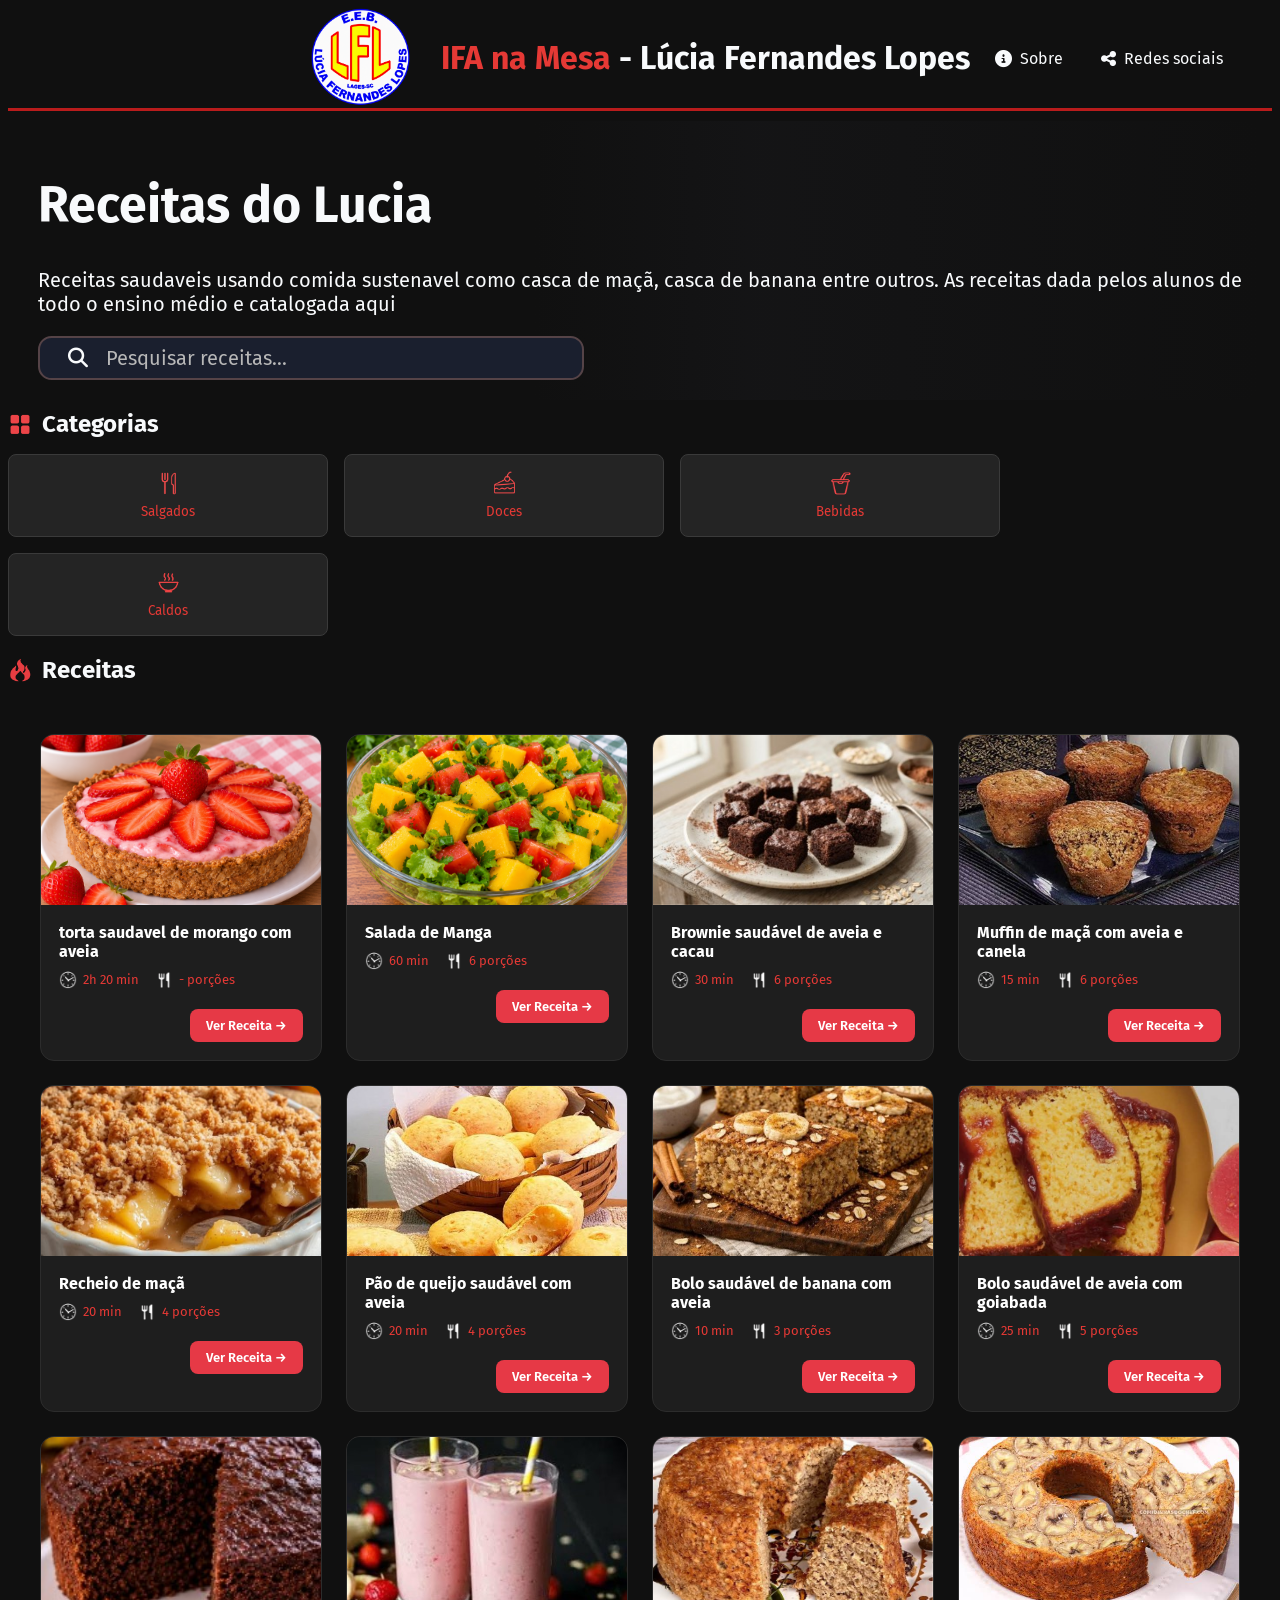
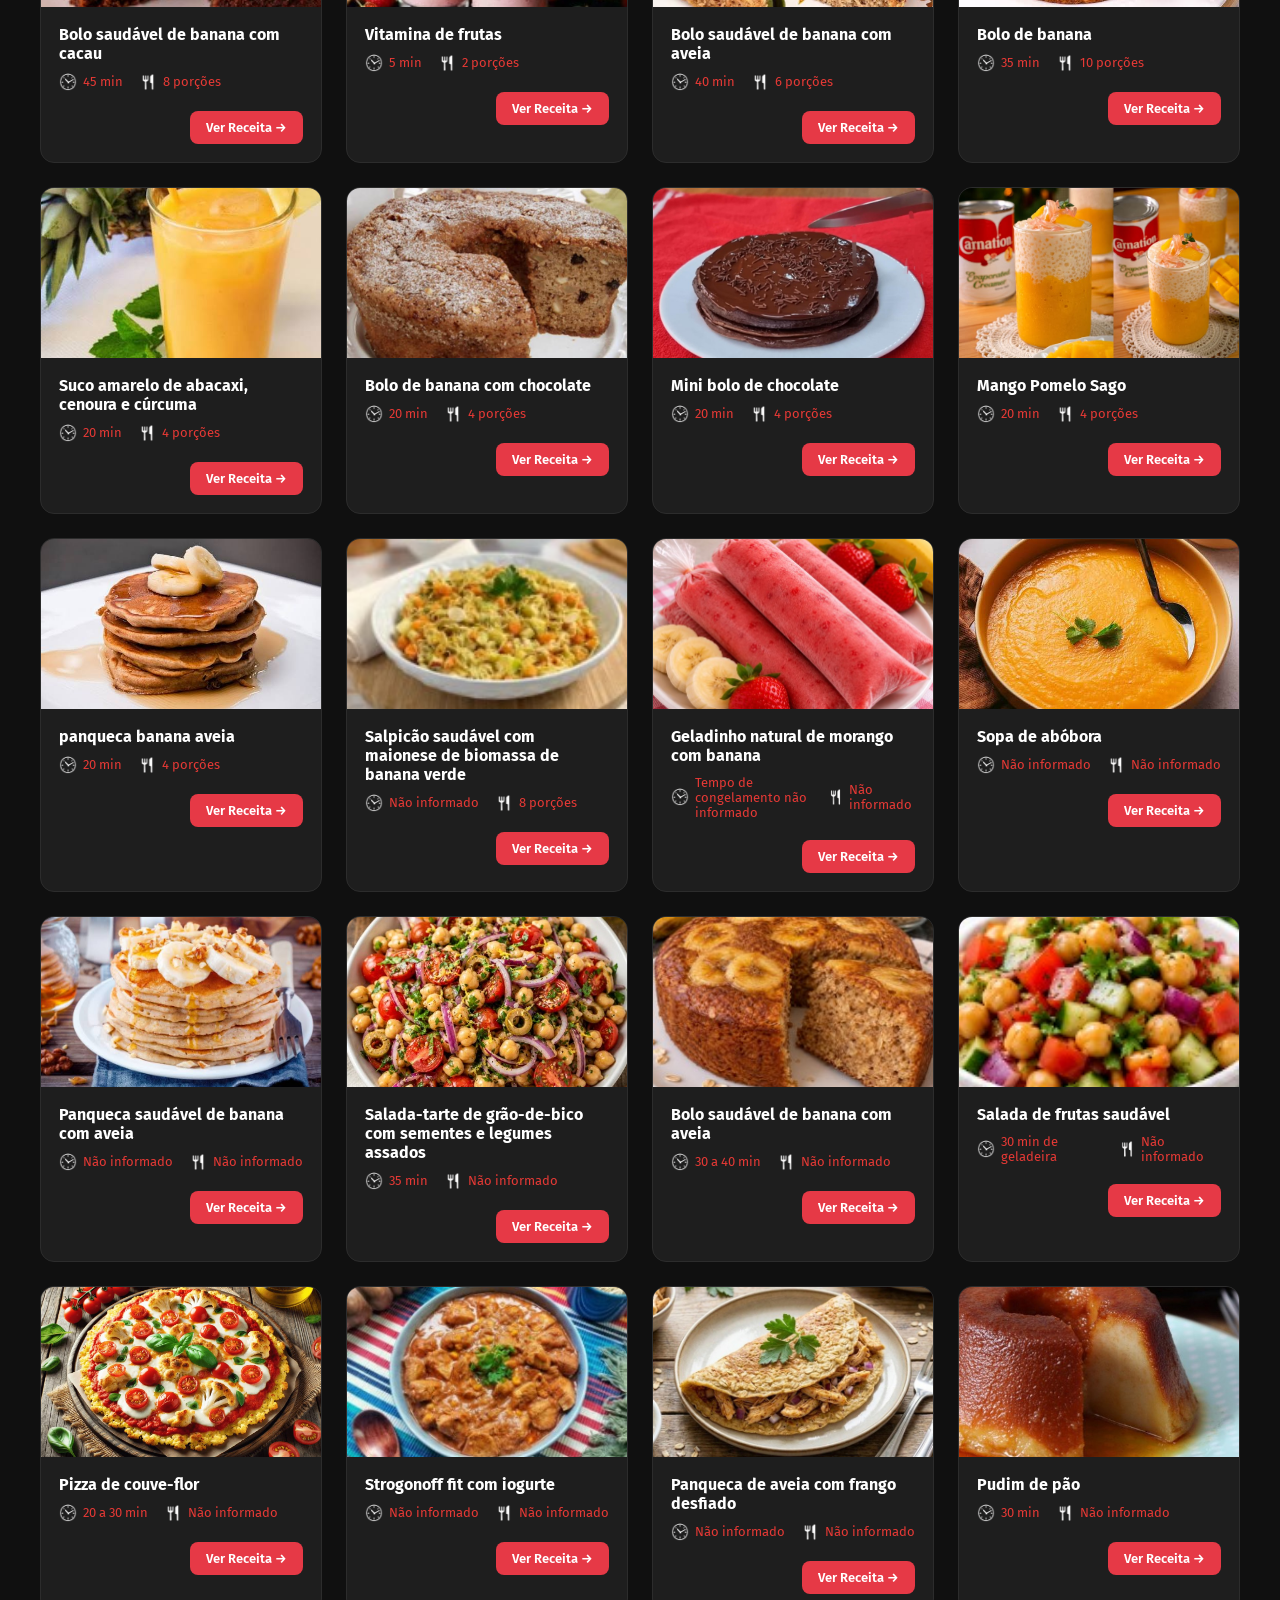
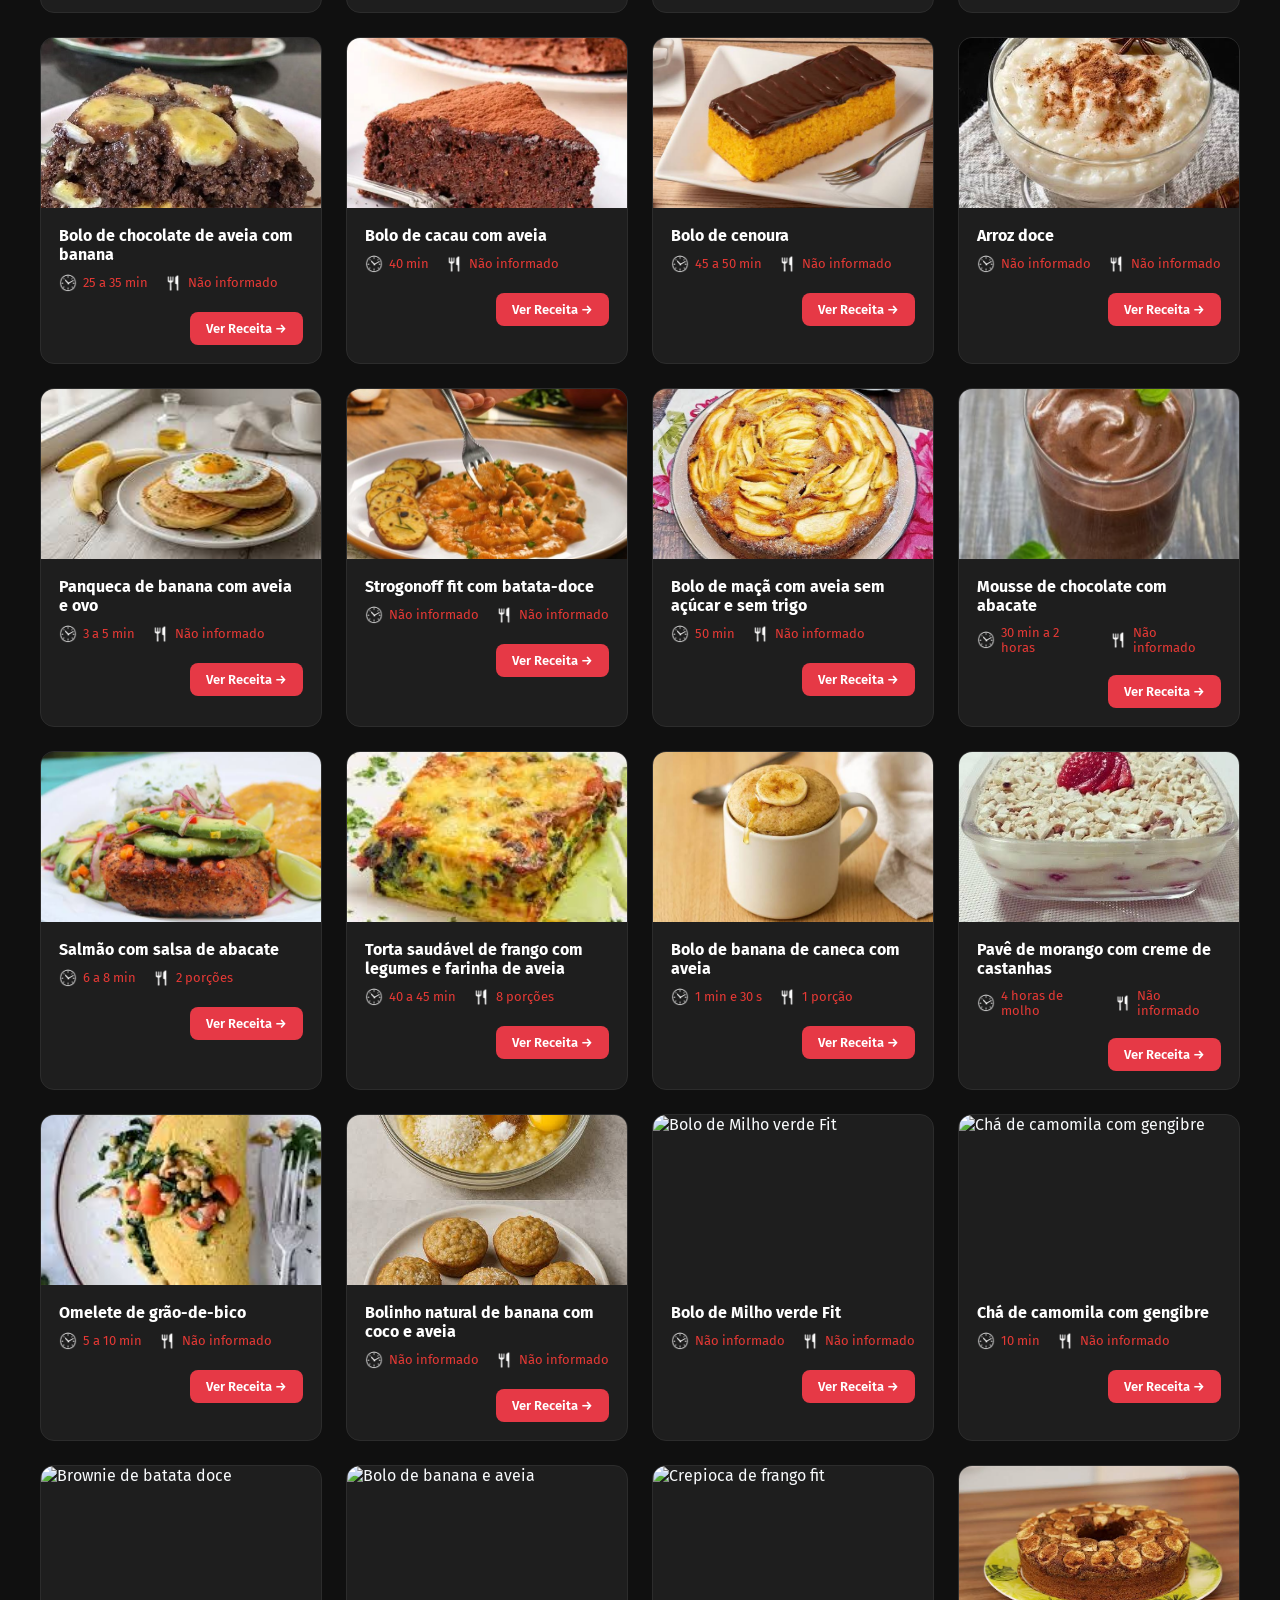
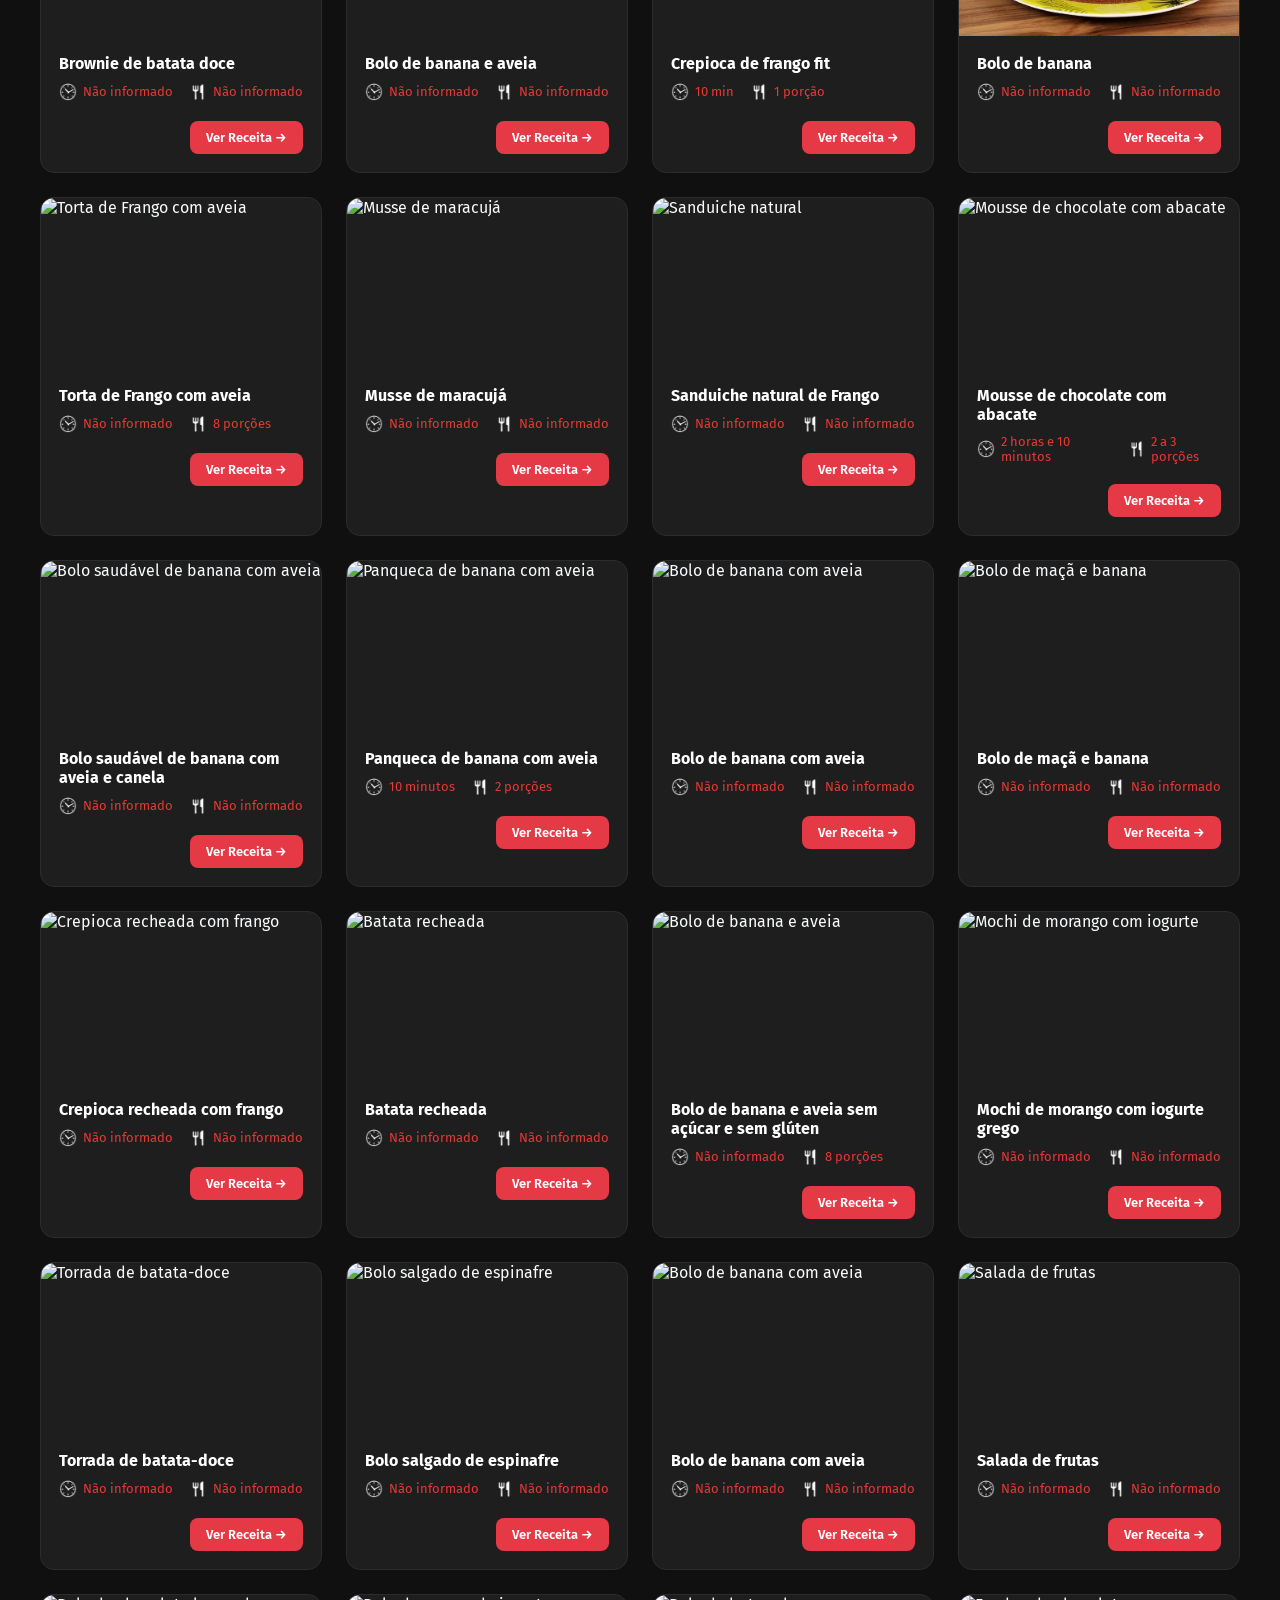
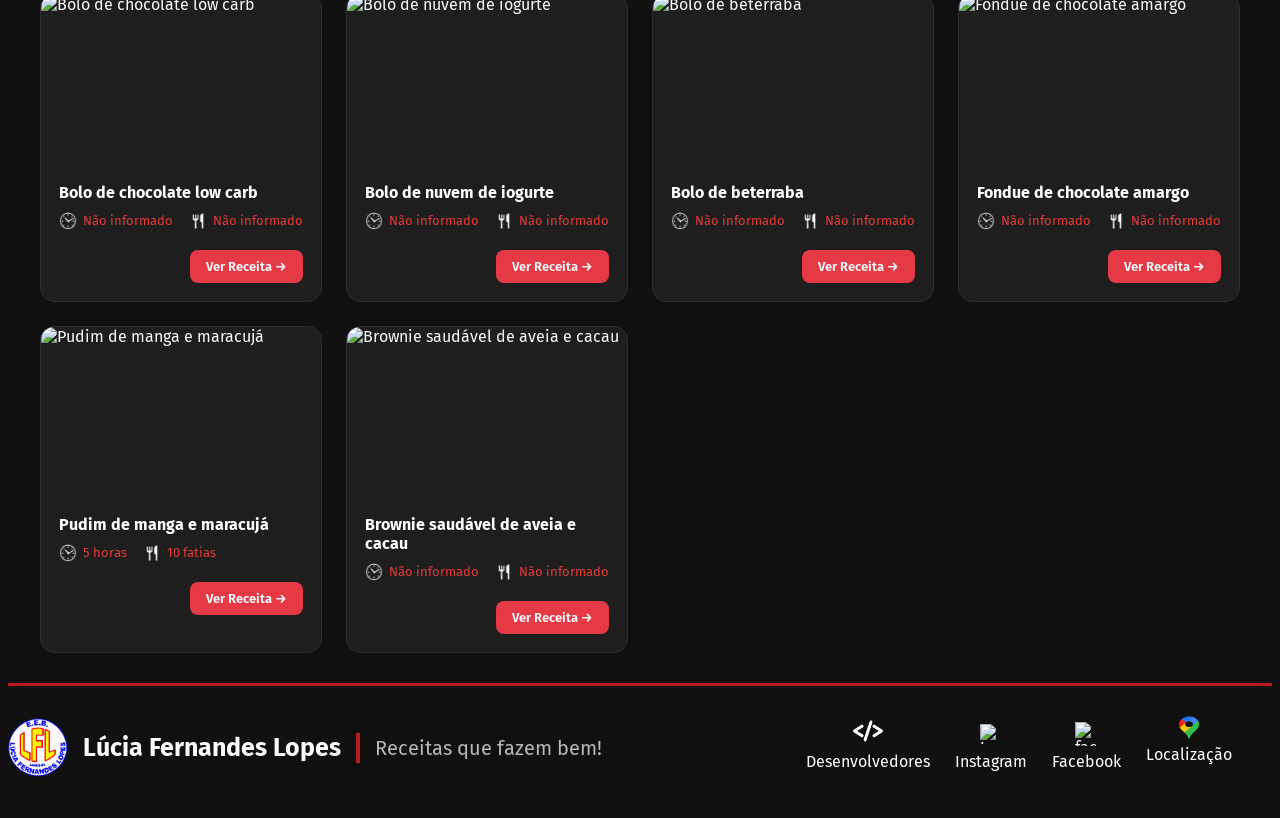
==== commit 782966f6: "Add files via upload" ====
--- a/index.html
+++ b/index.html
@@ -355,7 +355,7 @@
 </div>
 
 <!-- 20. Sopa de abóbora -->
-<div class="recipe-card" data-categoria="salgados">
+<div class="recipe-card" data-categoria="caldo">
   <div class="card-image"><img src="img_Comidas/Henrique de Sousa Castro 1º01.jpg" alt=" sopa-de-abobora"></div>
   <div class="card-content">
     <h3 class="recipe-title">Sopa de abóbora</h3>
@@ -1095,13 +1095,6 @@
         </div>
     </div>
 </div>
-
-
-
-
-
-
-
 
 
   </section>
@@ -1117,8 +1110,14 @@
 
     <!-- Fiz essa div para poder mecher em todas as redes sociais no CSS -->
     <div class="footer-content">
+ 
       <!-- aqui fica todas as redes sociais -->
       <div class="footer-redes">
+        <!-- parte dos desenvolvedores -->
+     <a href="sobre.html#desenvolvedores" class="link-desenvolvedores">
+      Desenvolvedores
+    <img  src="img/icone HTML.png" alt="icone html" width="30" height="30"> 
+</a>
         <a href="https://www.instagram.com/eebluciaflopes?psln=enZlaGRidTRrdDNx" target="_blank">Instagram<img
             src="https://upload.wikimedia.org/wikipedia/commons/9/95/Instagram_logo_2022.svg" alt="instagram" width="22"
             height="22"></a>
--- a/style.css
+++ b/style.css
@@ -103,11 +103,25 @@
     border: 1px solid rgba(185, 28, 28, 0.25);
     margin-bottom: 35px;
 }
+.desenvolvedores{
+    background: var(--bg-cards);
+    padding: 45px 25px;
+    border-radius: 15px;
+    text-align: center;
+    border: 1px solid rgba(185, 28, 28, 0.25);
+    margin-top: 35px;
+    margin-bottom: 35px;
+}
+.desenvolvedores h1 {
+    color: var(--vermelho-destaque);
+    margin-bottom: 15px;
+    font-size: 32px;
+}
 
 .sobre-banner h1 {
     color: var(--vermelho-destaque);
     margin-bottom: 15px;
-    font-size: 32px;
+    font-size: 38px;
 }
 
 .sobre-banner p {
@@ -754,7 +768,10 @@
 
     .footer-redes {
         justify-content: center;
-        gap: 30px;
+        gap: 20px;
+    }
+    .footer-redes a {
+        font-size: 14px;
     }
 
     /* IMAGENS E ELEMENTOS */
@@ -786,6 +803,10 @@
 
     .pesquisa button {
         padding: 0 8px;
+        font-size: 12px;
+    }
+    .footer-redes a {
+        gap: 10px;
         font-size: 12px;
     }
 
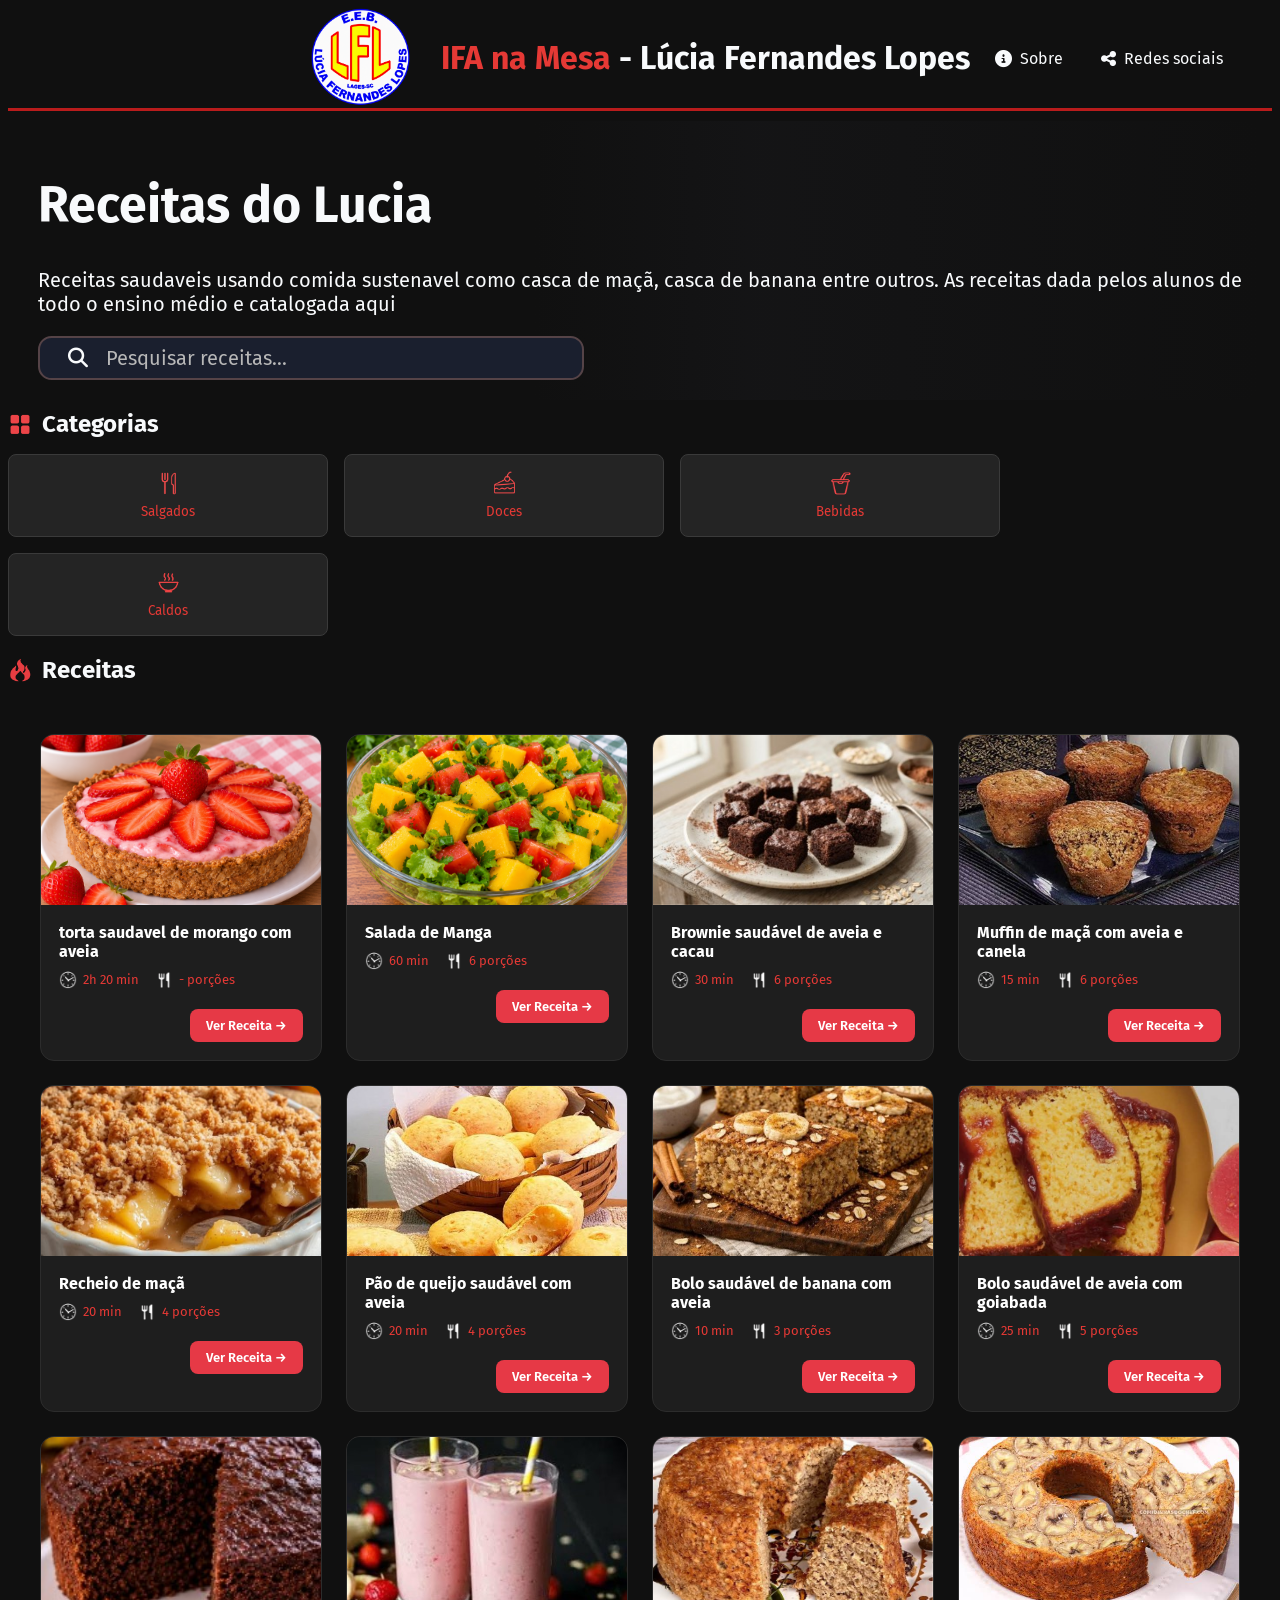
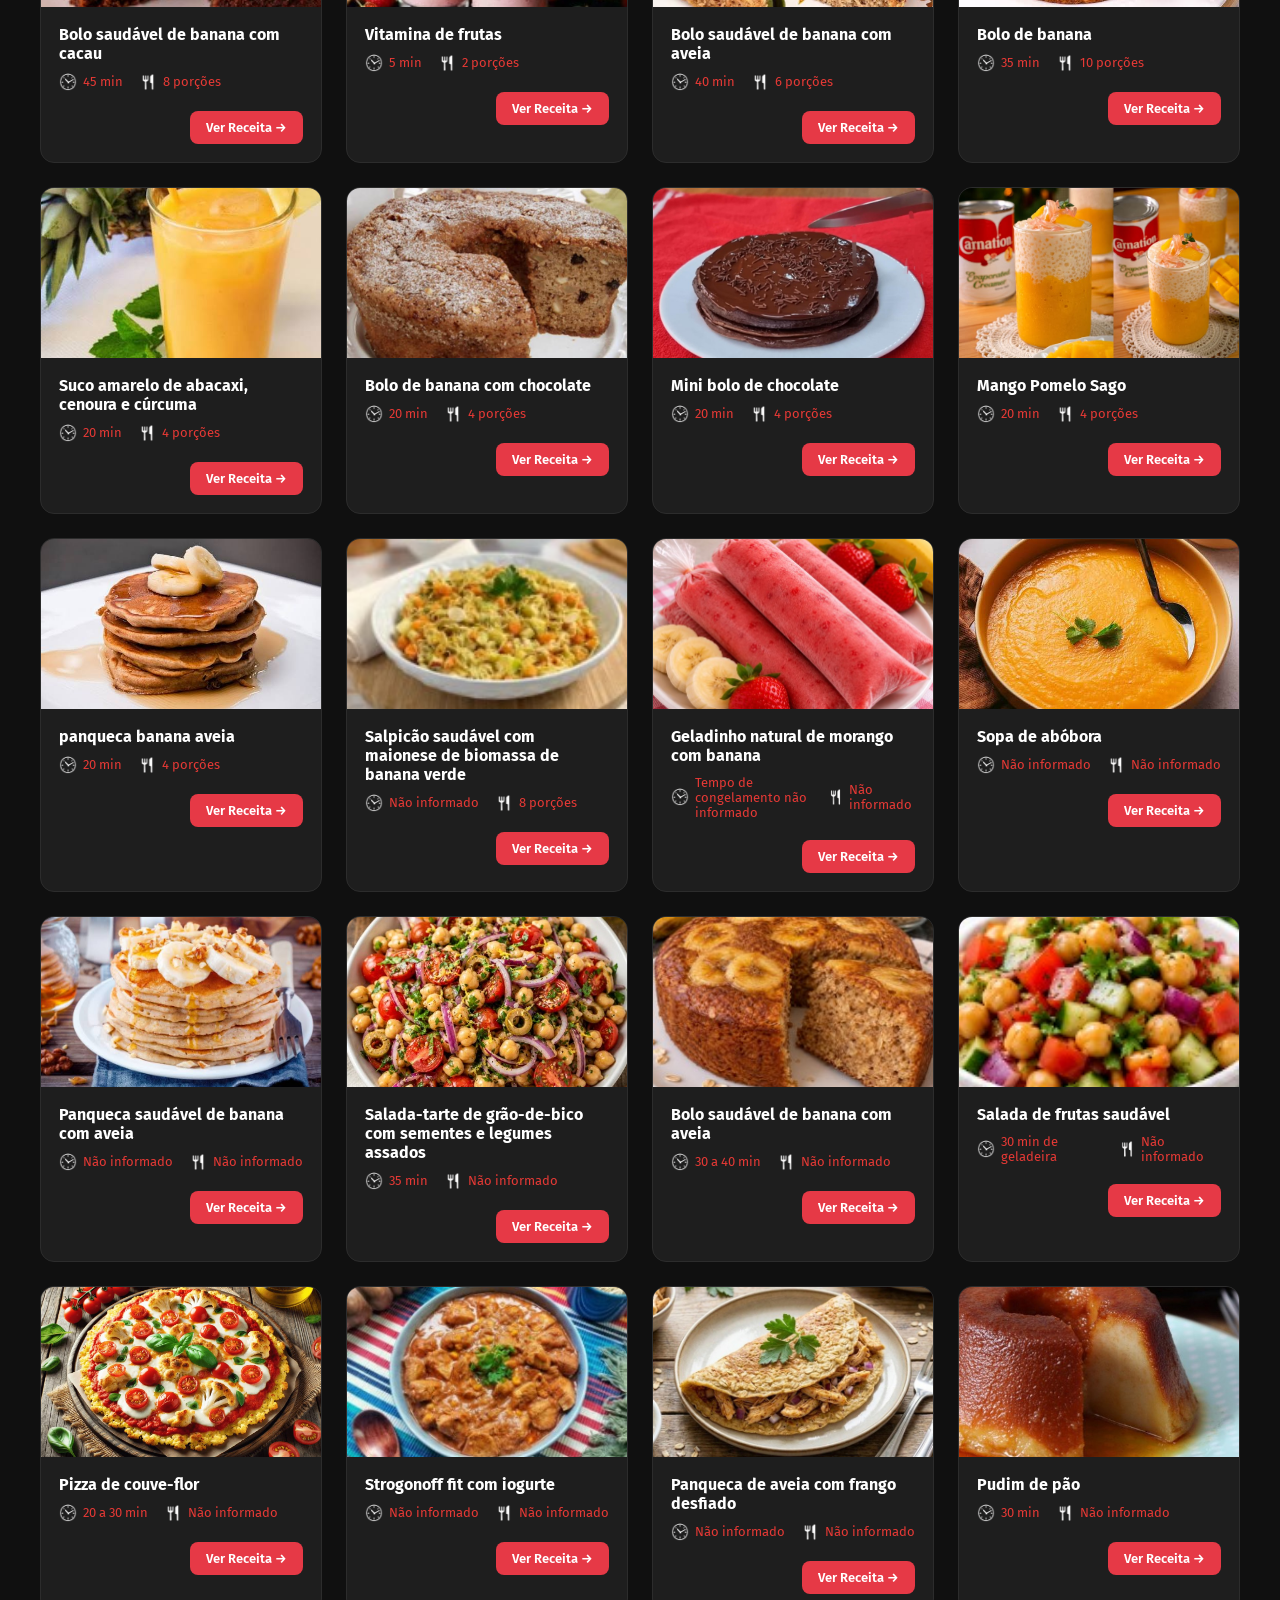
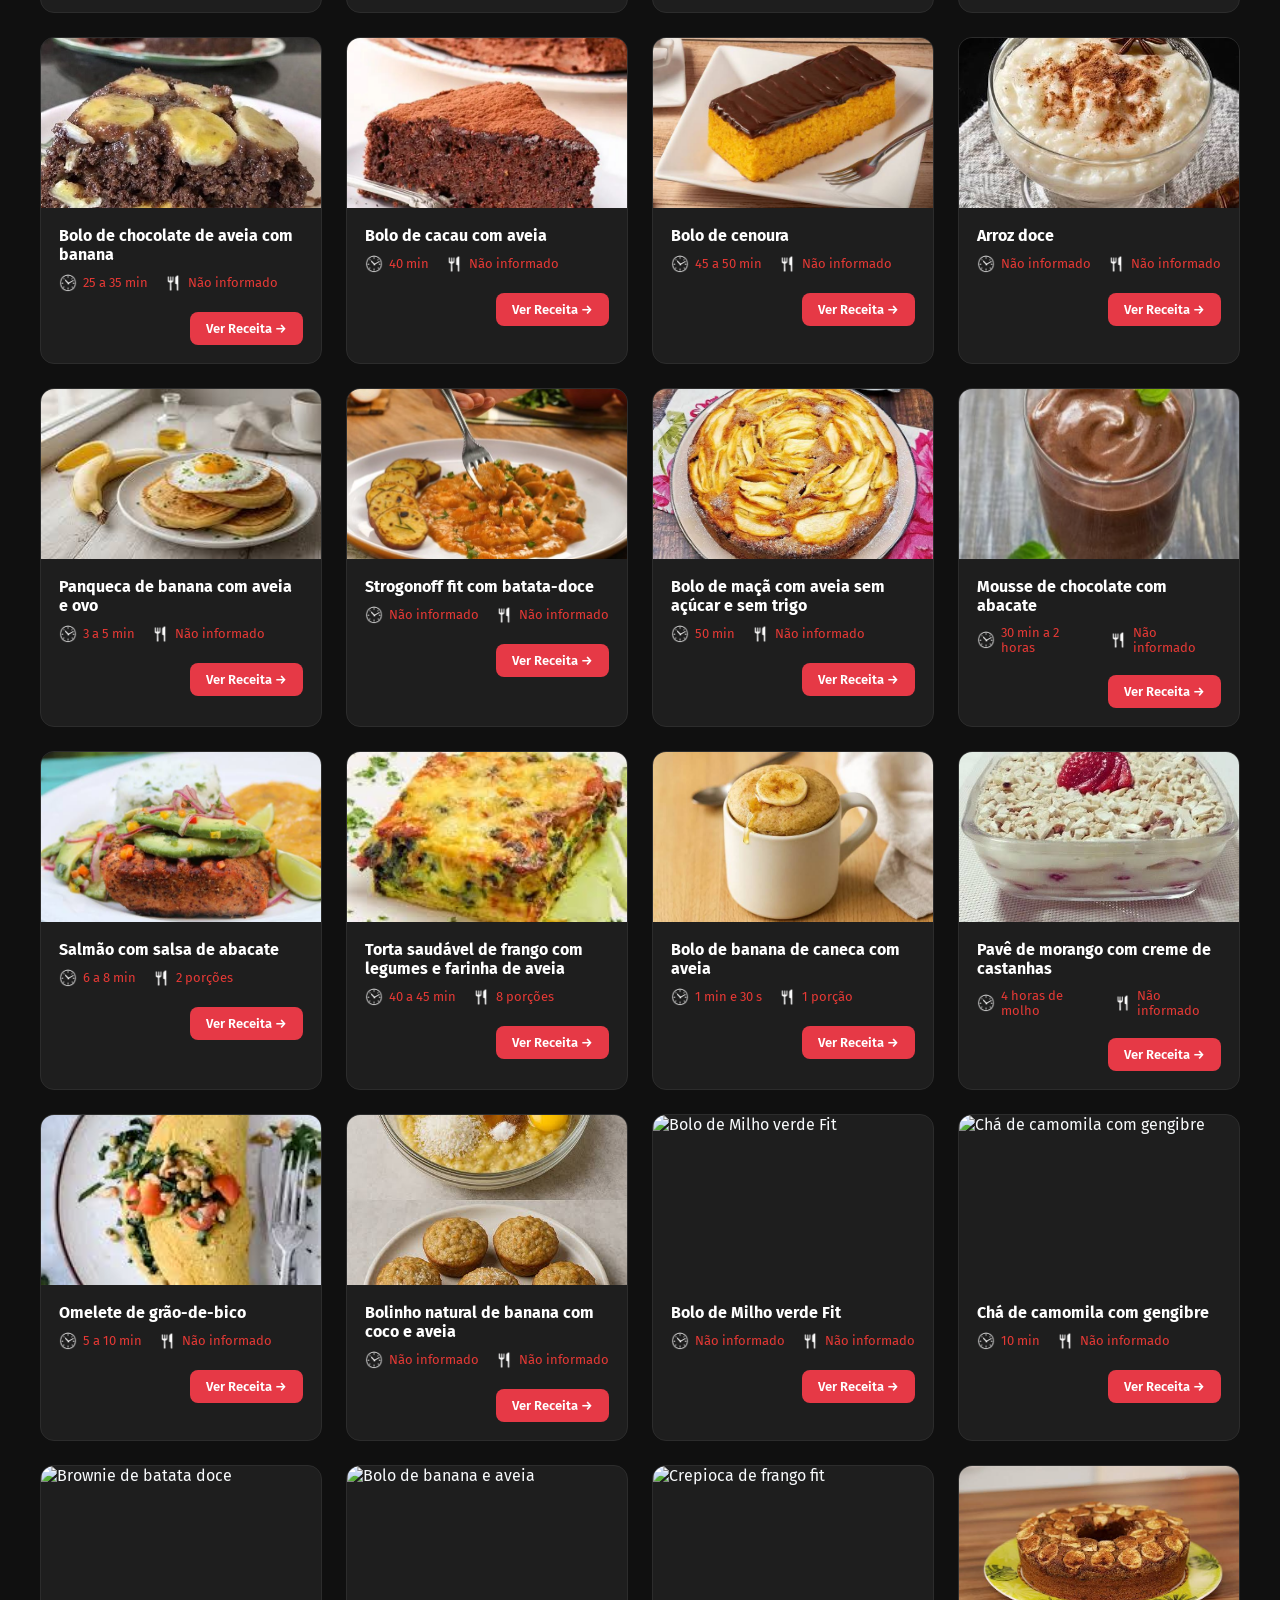
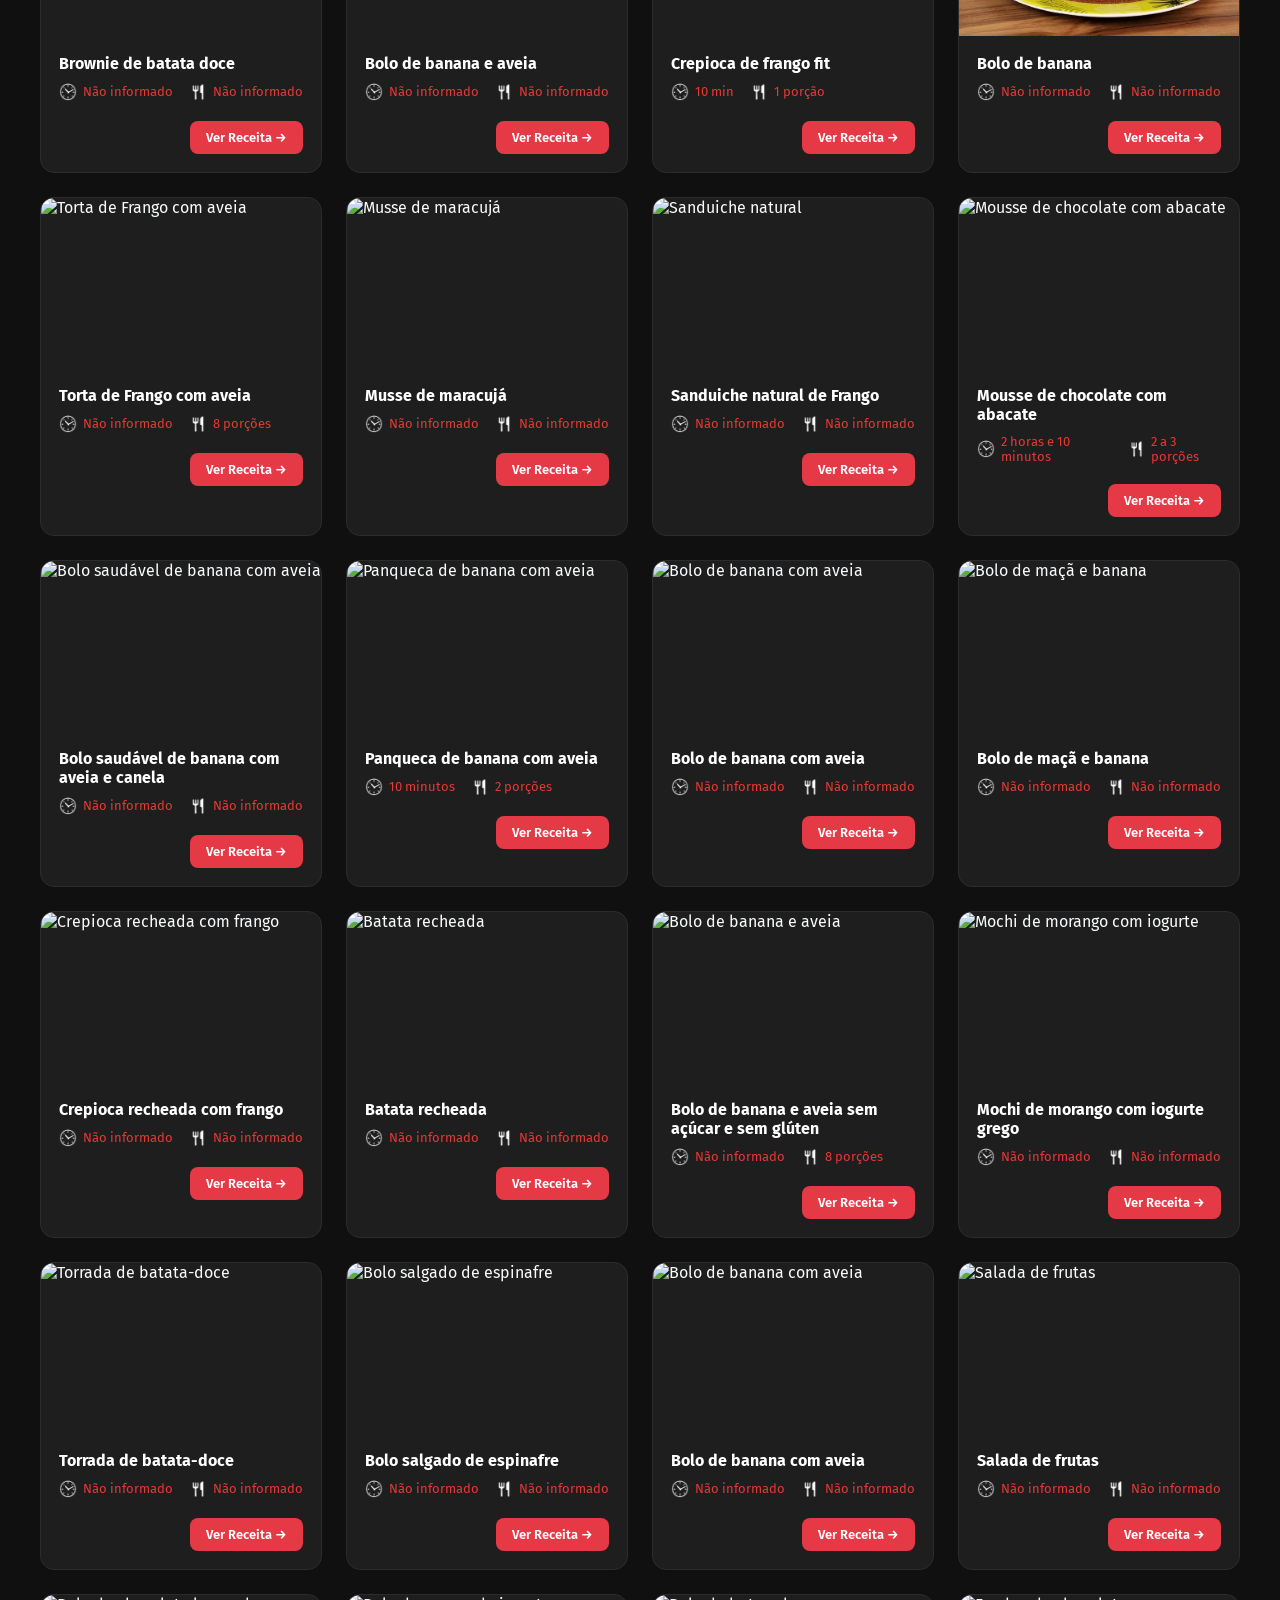
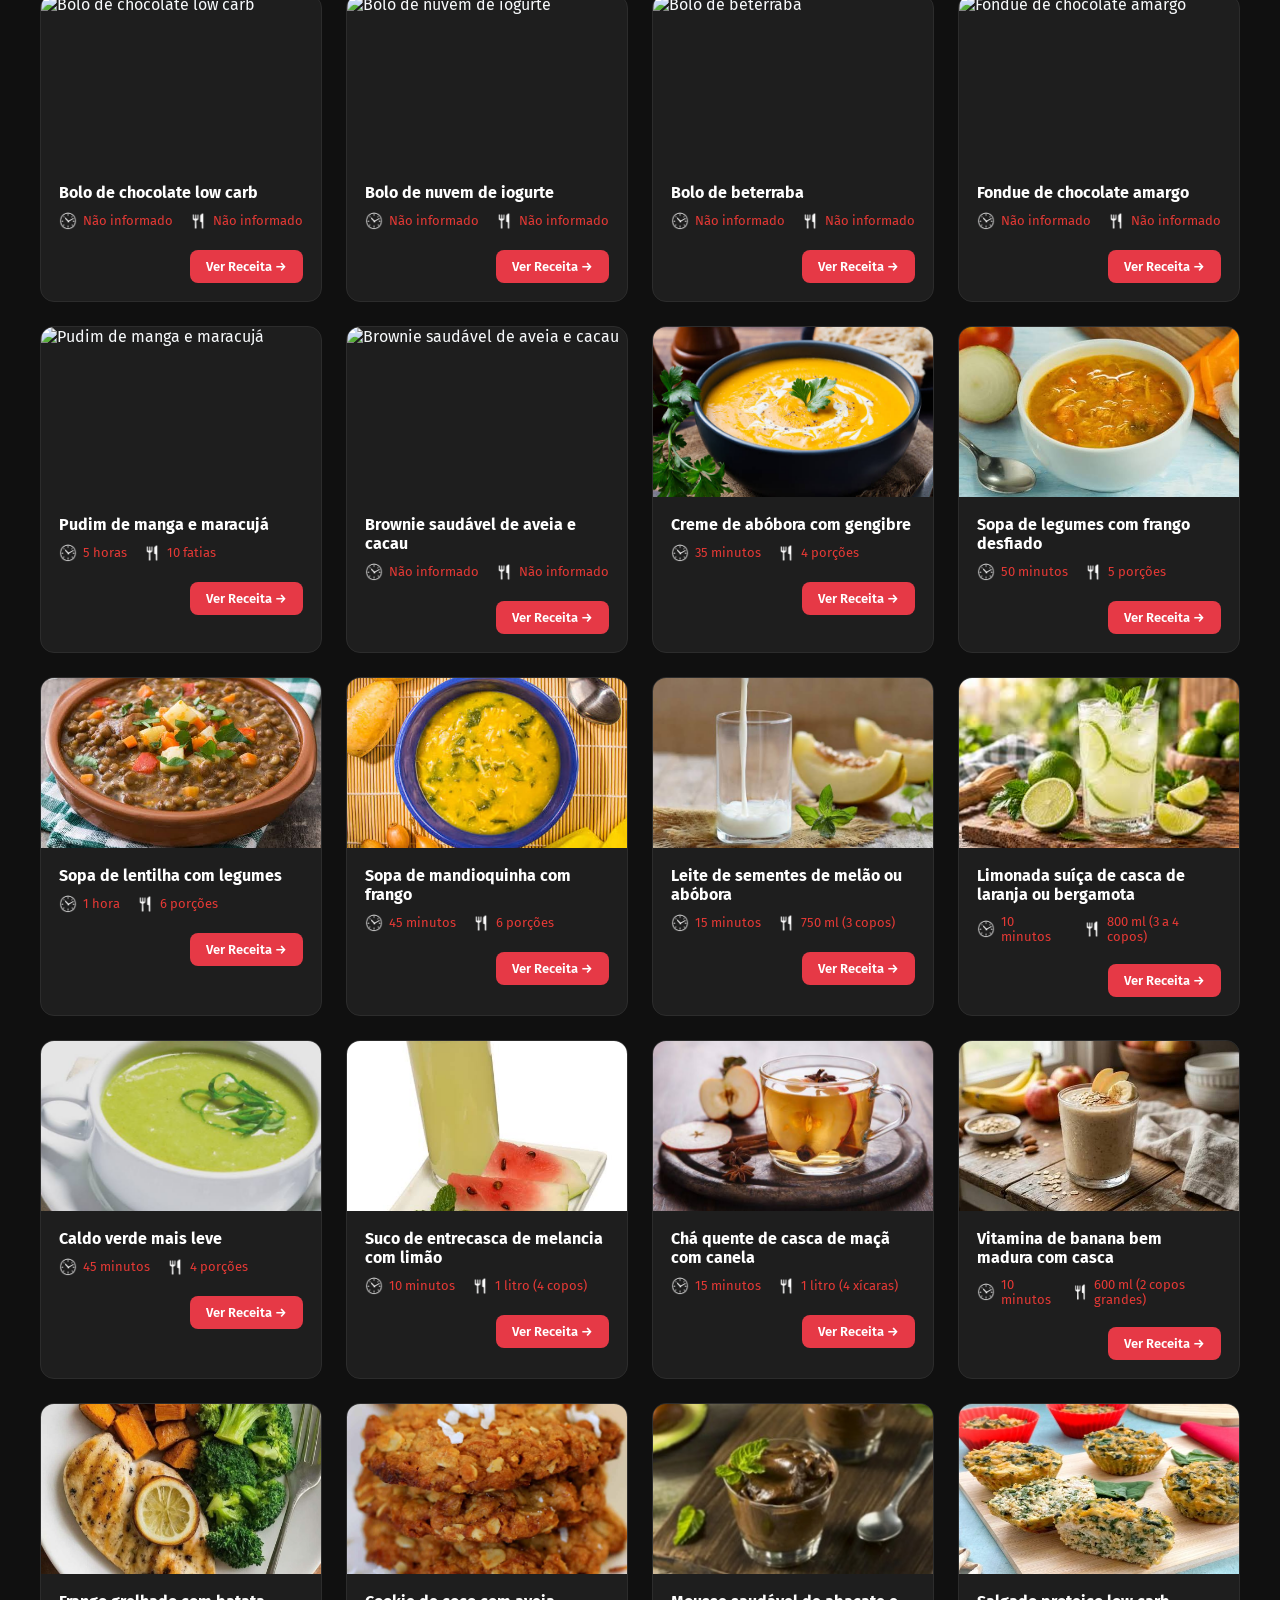
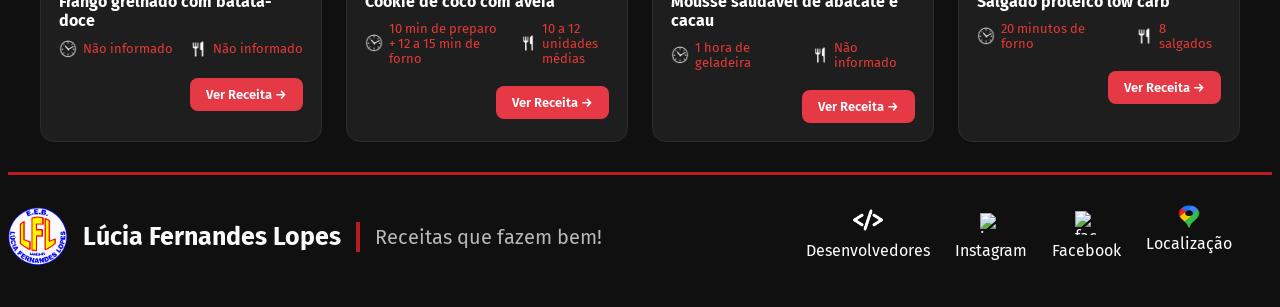
==== commit 0bd25adb: "Add files via upload" ====
--- a/index.html
+++ b/index.html
@@ -1095,6 +1095,201 @@
         </div>
     </div>
 </div>
+
+<!-- ===== NOVOS CARDS — 14 RECEITAS ===== -->
+
+<!-- Creme de abóbora com gengibre — João Gustavo -->
+<div class="recipe-card" data-categoria="caldo">
+  <div class="card-image"><img src="img_Comidas/joao gustavo 1ªserie1.jpg" alt="Creme de abóbora com gengibre"></div>
+  <div class="card-content">
+    <h3 class="recipe-title">Creme de abóbora com gengibre</h3>
+    <div class="recipe-meta">
+      <span class="meta-item"><img src="img/relogio.png" width="18" height="18"> 35 minutos</span>
+      <span class="meta-item"><img src="img/garfo e faca.png" width="18" height="18"> 4 porções</span>
+    </div>
+    <div class="card-footer"><a href="receita.html?receita=creme-abobora-gengibre-joao-gustavo" class="btn-recipe">Ver Receita &rarr;</a></div>
+  </div>
+</div>
+
+<!-- Sopa de legumes com frango desfiado — Eduardo Walter -->
+<div class="recipe-card" data-categoria="caldo">
+  <div class="card-image"><img src="img_Comidas/eduardo walter 1ªserie2.jpg" alt="Sopa de legumes com frango desfiado"></div>
+  <div class="card-content">
+    <h3 class="recipe-title">Sopa de legumes com frango desfiado</h3>
+    <div class="recipe-meta">
+      <span class="meta-item"><img src="img/relogio.png" width="18" height="18"> 50 minutos</span>
+      <span class="meta-item"><img src="img/garfo e faca.png" width="18" height="18"> 5 porções</span>
+    </div>
+    <div class="card-footer"><a href="receita.html?receita=sopa-legumes-frango-eduardo-walter" class="btn-recipe">Ver Receita &rarr;</a></div>
+  </div>
+</div>
+
+<!-- Sopa de lentilha com legumes — João Gustavo -->
+<div class="recipe-card" data-categoria="caldo">
+  <div class="card-image"><img src="img_Comidas/joao gustavo (2) 1ªserie1.jpg" alt="Sopa de lentilha com legumes"></div>
+  <div class="card-content">
+    <h3 class="recipe-title">Sopa de lentilha com legumes</h3>
+    <div class="recipe-meta">
+      <span class="meta-item"><img src="img/relogio.png" width="18" height="18"> 1 hora</span>
+      <span class="meta-item"><img src="img/garfo e faca.png" width="18" height="18"> 6 porções</span>
+    </div>
+    <div class="card-footer"><a href="receita.html?receita=sopa-lentilha-legumes-joao-gustavo-2" class="btn-recipe">Ver Receita &rarr;</a></div>
+  </div>
+</div>
+
+<!-- Sopa de mandioquinha com frango — João Gustavo -->
+<div class="recipe-card" data-categoria="caldo">
+  <div class="card-image"><img src="img_Comidas/joao gustavo (3) 1ªserie1.jpg" alt="Sopa de mandioquinha com frango"></div>
+  <div class="card-content">
+    <h3 class="recipe-title">Sopa de mandioquinha com frango</h3>
+    <div class="recipe-meta">
+      <span class="meta-item"><img src="img/relogio.png" width="18" height="18"> 45 minutos</span>
+      <span class="meta-item"><img src="img/garfo e faca.png" width="18" height="18"> 6 porções</span>
+    </div>
+    <div class="card-footer"><a href="receita.html?receita=sopa-mandioquinha-frango-joao-gustavo-3" class="btn-recipe">Ver Receita &rarr;</a></div>
+  </div>
+</div>
+
+<!-- Leite de sementes de melão ou abóbora — João Gustavo -->
+<div class="recipe-card" data-categoria="bebidas">
+  <div class="card-image"><img src="img_Comidas/joao gustavo (4) 1ªserie1.jpg" alt="Leite de sementes de melão ou abóbora"></div>
+  <div class="card-content">
+    <h3 class="recipe-title">Leite de sementes de melão ou abóbora</h3>
+    <div class="recipe-meta">
+      <span class="meta-item"><img src="img/relogio.png" width="18" height="18"> 15 minutos</span>
+      <span class="meta-item"><img src="img/garfo e faca.png" width="18" height="18"> 750 ml (3 copos)</span>
+    </div>
+    <div class="card-footer"><a href="receita.html?receita=leite-sementes-melao-abobora-joao-gustavo-4" class="btn-recipe">Ver Receita &rarr;</a></div>
+  </div>
+</div>
+
+<!-- Limonada suíça de casca de laranja ou bergamota — João Gustavo -->
+<div class="recipe-card" data-categoria="bebidas">
+  <div class="card-image"><img src="img_Comidas/joao gustavo (5) 1ªserie1.jpg" alt="Limonada suíça de casca de laranja ou bergamota"></div>
+  <div class="card-content">
+    <h3 class="recipe-title">Limonada suíça de casca de laranja ou bergamota</h3>
+    <div class="recipe-meta">
+      <span class="meta-item"><img src="img/relogio.png" width="18" height="18"> 10 minutos</span>
+      <span class="meta-item"><img src="img/garfo e faca.png" width="18" height="18"> 800 ml (3 a 4 copos)</span>
+    </div>
+    <div class="card-footer"><a href="receita.html?receita=limonada-suica-casca-laranja-joao-gustavo-5" class="btn-recipe">Ver Receita &rarr;</a></div>
+  </div>
+</div>
+
+<!-- Caldo verde mais leve — Eduardo Walter -->
+<div class="recipe-card" data-categoria="caldo">
+  <div class="card-image"><img src="img_Comidas/eduardo walter (2) 1ªserie2.jpg" alt="Caldo verde mais leve"></div>
+  <div class="card-content">
+    <h3 class="recipe-title">Caldo verde mais leve</h3>
+    <div class="recipe-meta">
+      <span class="meta-item"><img src="img/relogio.png" width="18" height="18"> 45 minutos</span>
+      <span class="meta-item"><img src="img/garfo e faca.png" width="18" height="18"> 4 porções</span>
+    </div>
+    <div class="card-footer"><a href="receita.html?receita=caldo-verde-leve-eduardo-walter-2" class="btn-recipe">Ver Receita &rarr;</a></div>
+  </div>
+</div>
+
+<!-- Suco de entrecasca de melancia com limão — Eduardo Walter -->
+<div class="recipe-card" data-categoria="bebidas">
+  <div class="card-image"><img src="img_Comidas/eduardo walter (3) 1ªserie2.jpg" alt="Suco de entrecasca de melancia com limão"></div>
+  <div class="card-content">
+    <h3 class="recipe-title">Suco de entrecasca de melancia com limão</h3>
+    <div class="recipe-meta">
+      <span class="meta-item"><img src="img/relogio.png" width="18" height="18"> 10 minutos</span>
+      <span class="meta-item"><img src="img/garfo e faca.png" width="18" height="18"> 1 litro (4 copos)</span>
+    </div>
+    <div class="card-footer"><a href="receita.html?receita=suco-entrecasca-melancia-limao-eduardo-walter-3" class="btn-recipe">Ver Receita &rarr;</a></div>
+  </div>
+</div>
+
+<!-- Chá quente de casca de maçã com canela — Eduardo Walter -->
+<div class="recipe-card" data-categoria="bebidas">
+  <div class="card-image"><img src="img_Comidas/eduardo walter (4) 1ªserie2.jpg" alt="Chá quente de casca de maçã com canela"></div>
+  <div class="card-content">
+    <h3 class="recipe-title">Chá quente de casca de maçã com canela</h3>
+    <div class="recipe-meta">
+      <span class="meta-item"><img src="img/relogio.png" width="18" height="18"> 15 minutos</span>
+      <span class="meta-item"><img src="img/garfo e faca.png" width="18" height="18"> 1 litro (4 xícaras)</span>
+    </div>
+    <div class="card-footer"><a href="receita.html?receita=cha-casca-maca-canela-eduardo-walter-4" class="btn-recipe">Ver Receita &rarr;</a></div>
+  </div>
+</div>
+
+<!-- Vitamina de banana bem madura com casca — Eduardo Walter -->
+<div class="recipe-card" data-categoria="bebidas">
+  <div class="card-image"><img src="img_Comidas/eduardo walter (5) 1ªserie2.jpg" alt="Vitamina de banana bem madura com casca"></div>
+  <div class="card-content">
+    <h3 class="recipe-title">Vitamina de banana bem madura com casca</h3>
+    <div class="recipe-meta">
+      <span class="meta-item"><img src="img/relogio.png" width="18" height="18"> 10 minutos</span>
+      <span class="meta-item"><img src="img/garfo e faca.png" width="18" height="18"> 600 ml (2 copos grandes)</span>
+    </div>
+    <div class="card-footer"><a href="receita.html?receita=vitamina-banana-casca-eduardo-walter-5" class="btn-recipe">Ver Receita &rarr;</a></div>
+  </div>
+</div>
+
+<!-- Frango grelhado com batata-doce — Geovana Souza Pereira -->
+<div class="recipe-card" data-categoria="salgados">
+  <div class="card-image"><img src="img_Comidas/Geovana Souza Pereira 1ªserie3.jpg" alt="Frango grelhado com batata-doce"></div>
+  <div class="card-content">
+    <h3 class="recipe-title">Frango grelhado com batata-doce</h3>
+    <div class="recipe-meta">
+      <span class="meta-item"><img src="img/relogio.png" width="18" height="18"> Não informado</span>
+      <span class="meta-item"><img src="img/garfo e faca.png" width="18" height="18"> Não informado</span>
+    </div>
+    <div class="card-footer"><a href="receita.html?receita=frango-grelhado-batata-doce-geovana" class="btn-recipe">Ver Receita &rarr;</a></div>
+  </div>
+</div>
+
+<!-- Cookie de coco com aveia — João Vitor -->
+<div class="recipe-card" data-categoria="doces">
+  <div class="card-image"><img src="img_Comidas/Joao Vitor 3ªserie3.jpg" alt="Cookie de coco com aveia"></div>
+  <div class="card-content">
+    <h3 class="recipe-title">Cookie de coco com aveia</h3>
+    <div class="recipe-meta">
+      <span class="meta-item"><img src="img/relogio.png" width="18" height="18"> 10 min de preparo + 12 a 15 min de forno</span>
+      <span class="meta-item"><img src="img/garfo e faca.png" width="18" height="18"> 10 a 12 unidades médias</span>
+    </div>
+    <div class="card-footer"><a href="receita.html?receita=cookie-coco-aveia-joao-vitor" class="btn-recipe">Ver Receita &rarr;</a></div>
+  </div>
+</div>
+
+<!-- Mousse saudável de abacate e cacau — Miguel Borges -->
+<div class="recipe-card" data-categoria="doces">
+  <div class="card-image"><img src="img_Comidas/Miguel Borges 3ªserie3.jpg" alt="Mousse saudável de abacate e cacau"></div>
+  <div class="card-content">
+    <h3 class="recipe-title">Mousse saudável de abacate e cacau</h3>
+    <div class="recipe-meta">
+      <span class="meta-item"><img src="img/relogio.png" width="18" height="18"> 1 hora de geladeira</span>
+      <span class="meta-item"><img src="img/garfo e faca.png" width="18" height="18"> Não informado</span>
+    </div>
+    <div class="card-footer"><a href="receita.html?receita=mousse-abacate-cacau-miguel-borges" class="btn-recipe">Ver Receita &rarr;</a></div>
+  </div>
+</div>
+
+<!-- Salgado proteico low carb — Yuri -->
+<div class="recipe-card" data-categoria="salgados">
+  <div class="card-image"><img src="img_Comidas/yuri 2ªserie1.jpg" alt="Salgado proteico low carb"></div>
+  <div class="card-content">
+    <h3 class="recipe-title">Salgado proteico low carb</h3>
+    <div class="recipe-meta">
+      <span class="meta-item"><img src="img/relogio.png" width="18" height="18"> 20 minutos de forno</span>
+      <span class="meta-item"><img src="img/garfo e faca.png" width="18" height="18"> 8 salgados</span>
+    </div>
+    <div class="card-footer"><a href="receita.html?receita=salgado-proteico-low-carb-yuri" class="btn-recipe">Ver Receita &rarr;</a></div>
+  </div>
+</div>
+
+<!-- ===== FIM DOS NOVOS CARDS ===== -->
+
+
+
+
+
+
+
+
+
 
 
   </section>
@@ -1140,6 +1335,10 @@
 
   <script src="script.js"></script>
 
+  <!-- Botão para voltar ao topo -->
+  <button id="voltar-topo" aria-label="Voltar ao topo">
+    <i class="fa-solid fa-arrow-up"></i>
+</button>
 </body>
 
 </html>
--- a/style.css
+++ b/style.css
@@ -116,6 +116,7 @@
     color: var(--vermelho-destaque);
     margin-bottom: 15px;
     font-size: 32px;
+    
 }
 
 .sobre-banner h1 {
@@ -587,6 +588,40 @@
 }
 
 
+/* 🚨===================================================================================================
+aqui faz aparecer um botao para voltar para o topo da página quando o usuário rolar a tela para baixo 
+=====================================================================================================🚨*/
+#voltar-topo {
+    position: fixed;
+    bottom: 25px;
+    right: 25px;
+
+    width: 45px;
+    height: 45px;
+
+    border: none;
+    border-radius: 50%;
+
+    background-color: #B91C1C;
+    color: white;
+
+    font-size: 20px;
+    cursor: pointer;
+
+    opacity: 0;
+    visibility: hidden;
+    pointer-events: none;
+
+    transition: opacity 0.3s, visibility 0.3s;
+    z-index: 9999;
+}
+
+#voltar-topo.mostrar {
+    opacity: 1;
+    visibility: visible;
+    pointer-events: auto;
+}
+
 
 
 /* Codigo Para se adaptar para o Celular */
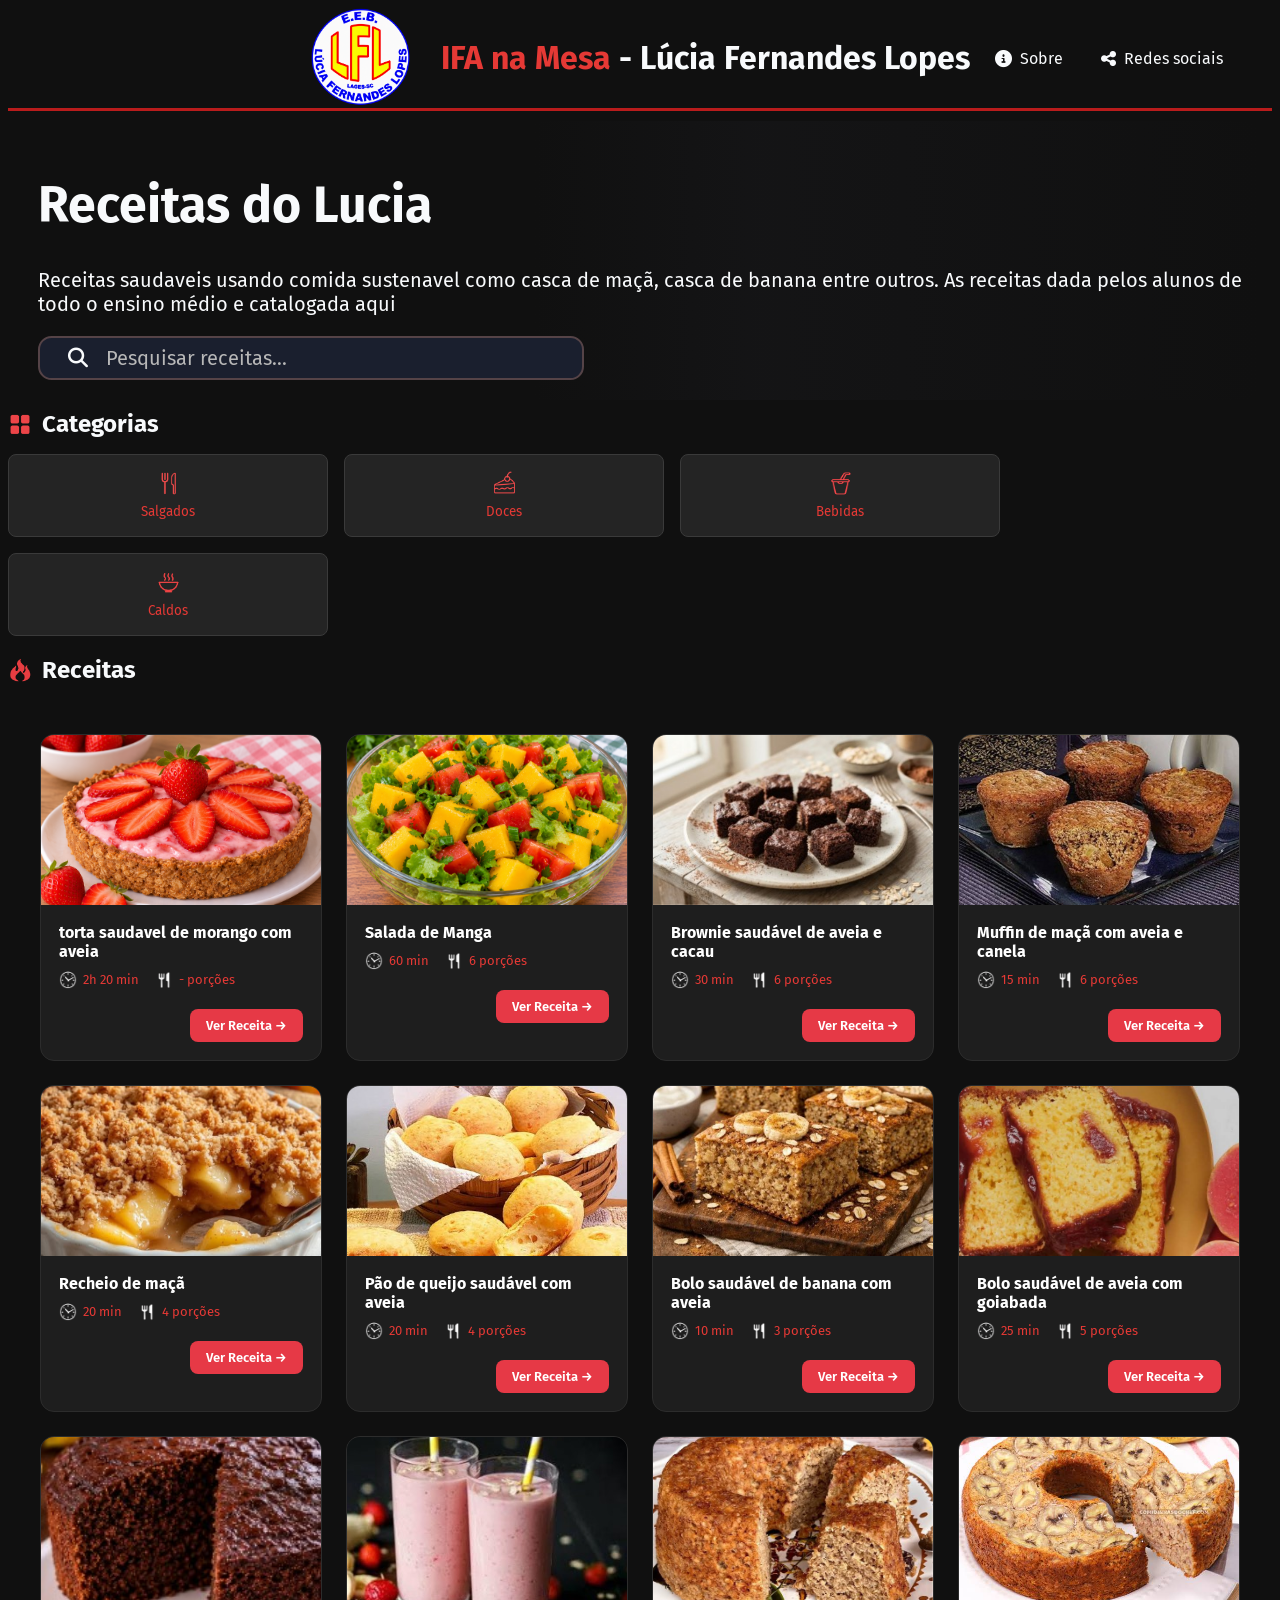
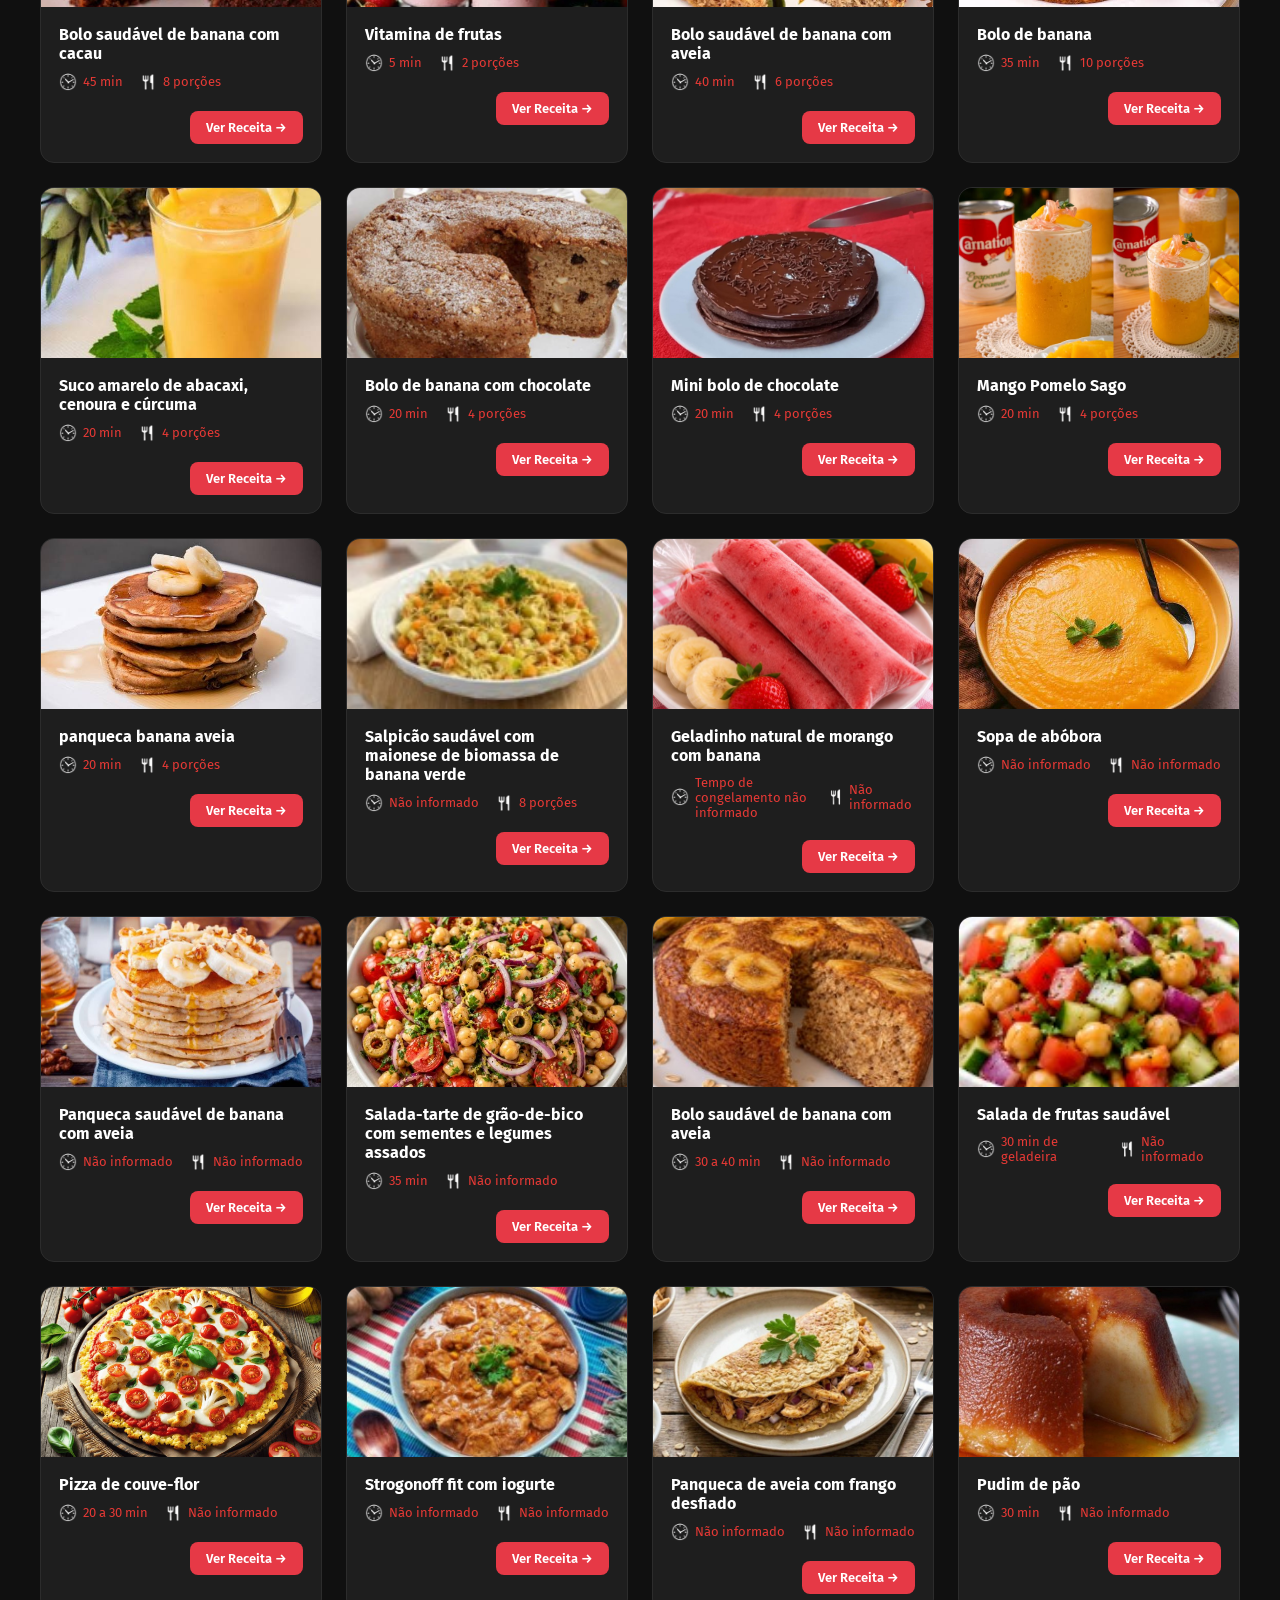
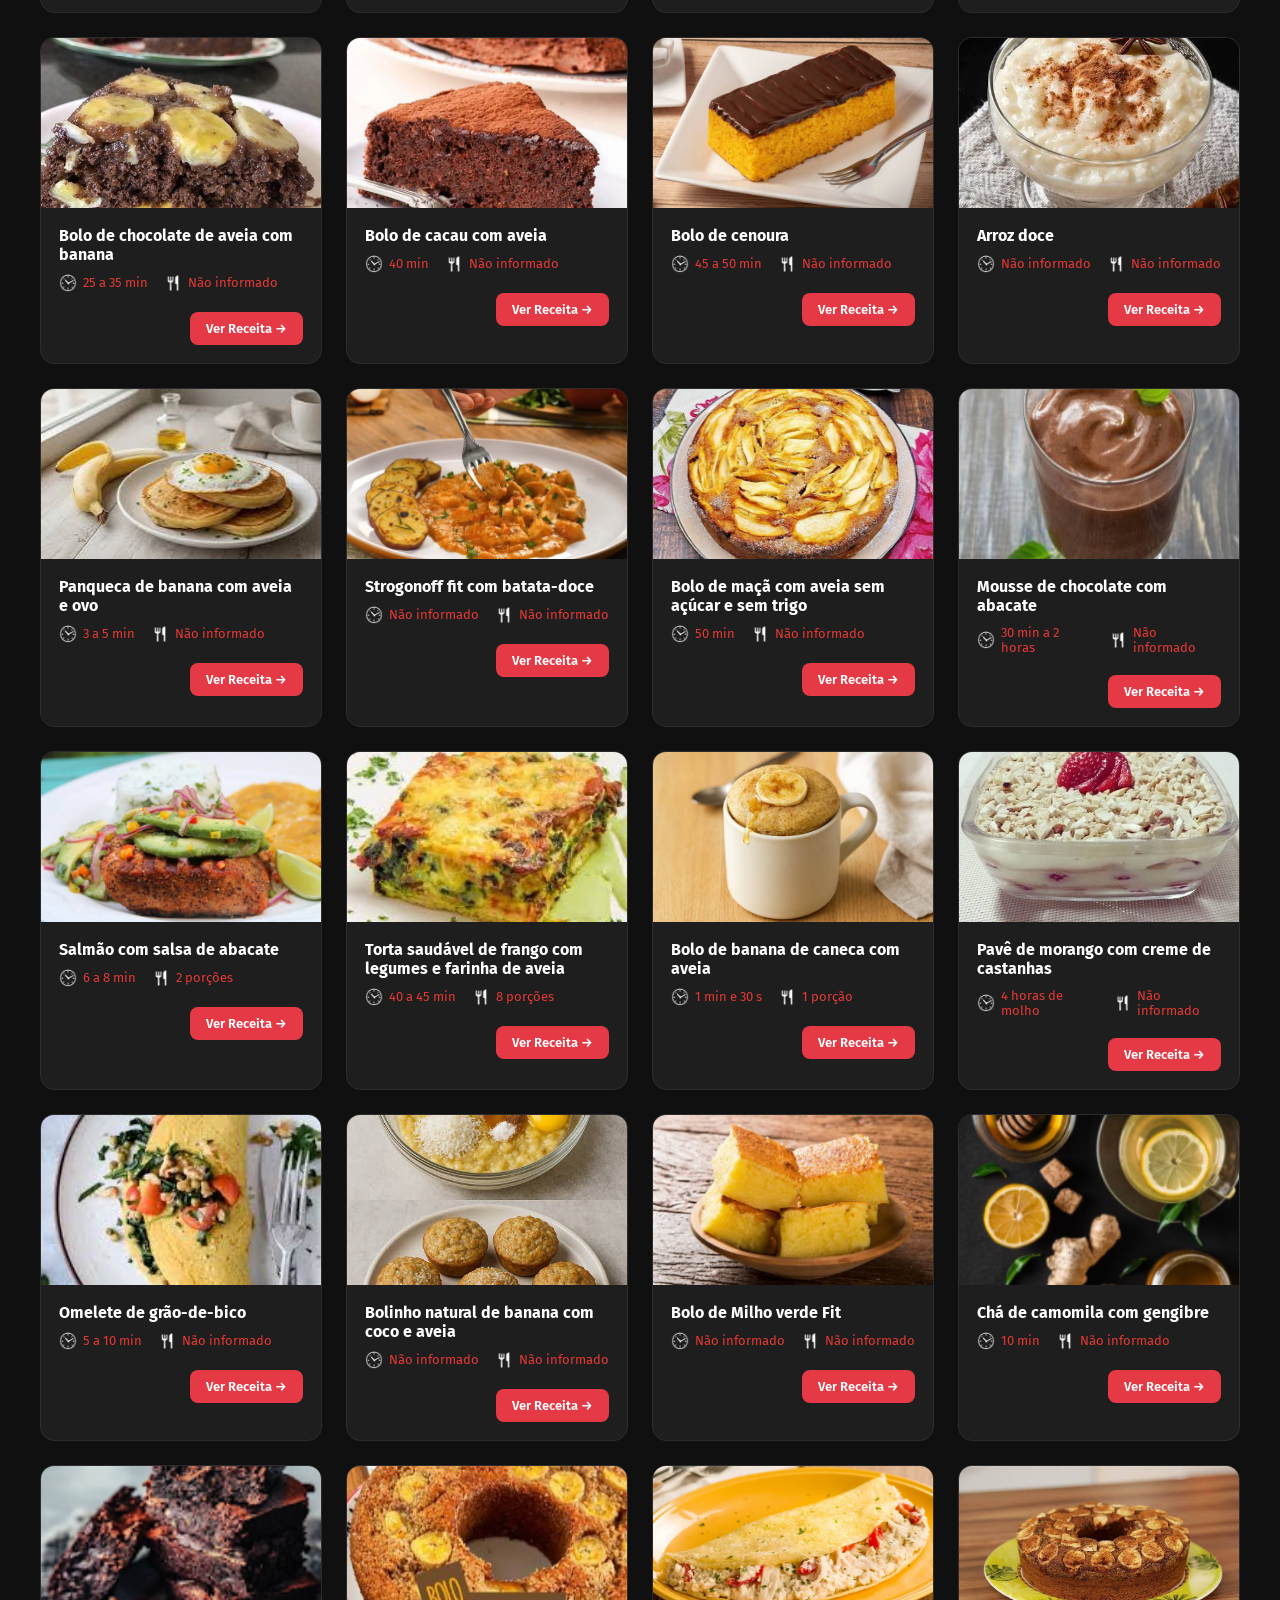
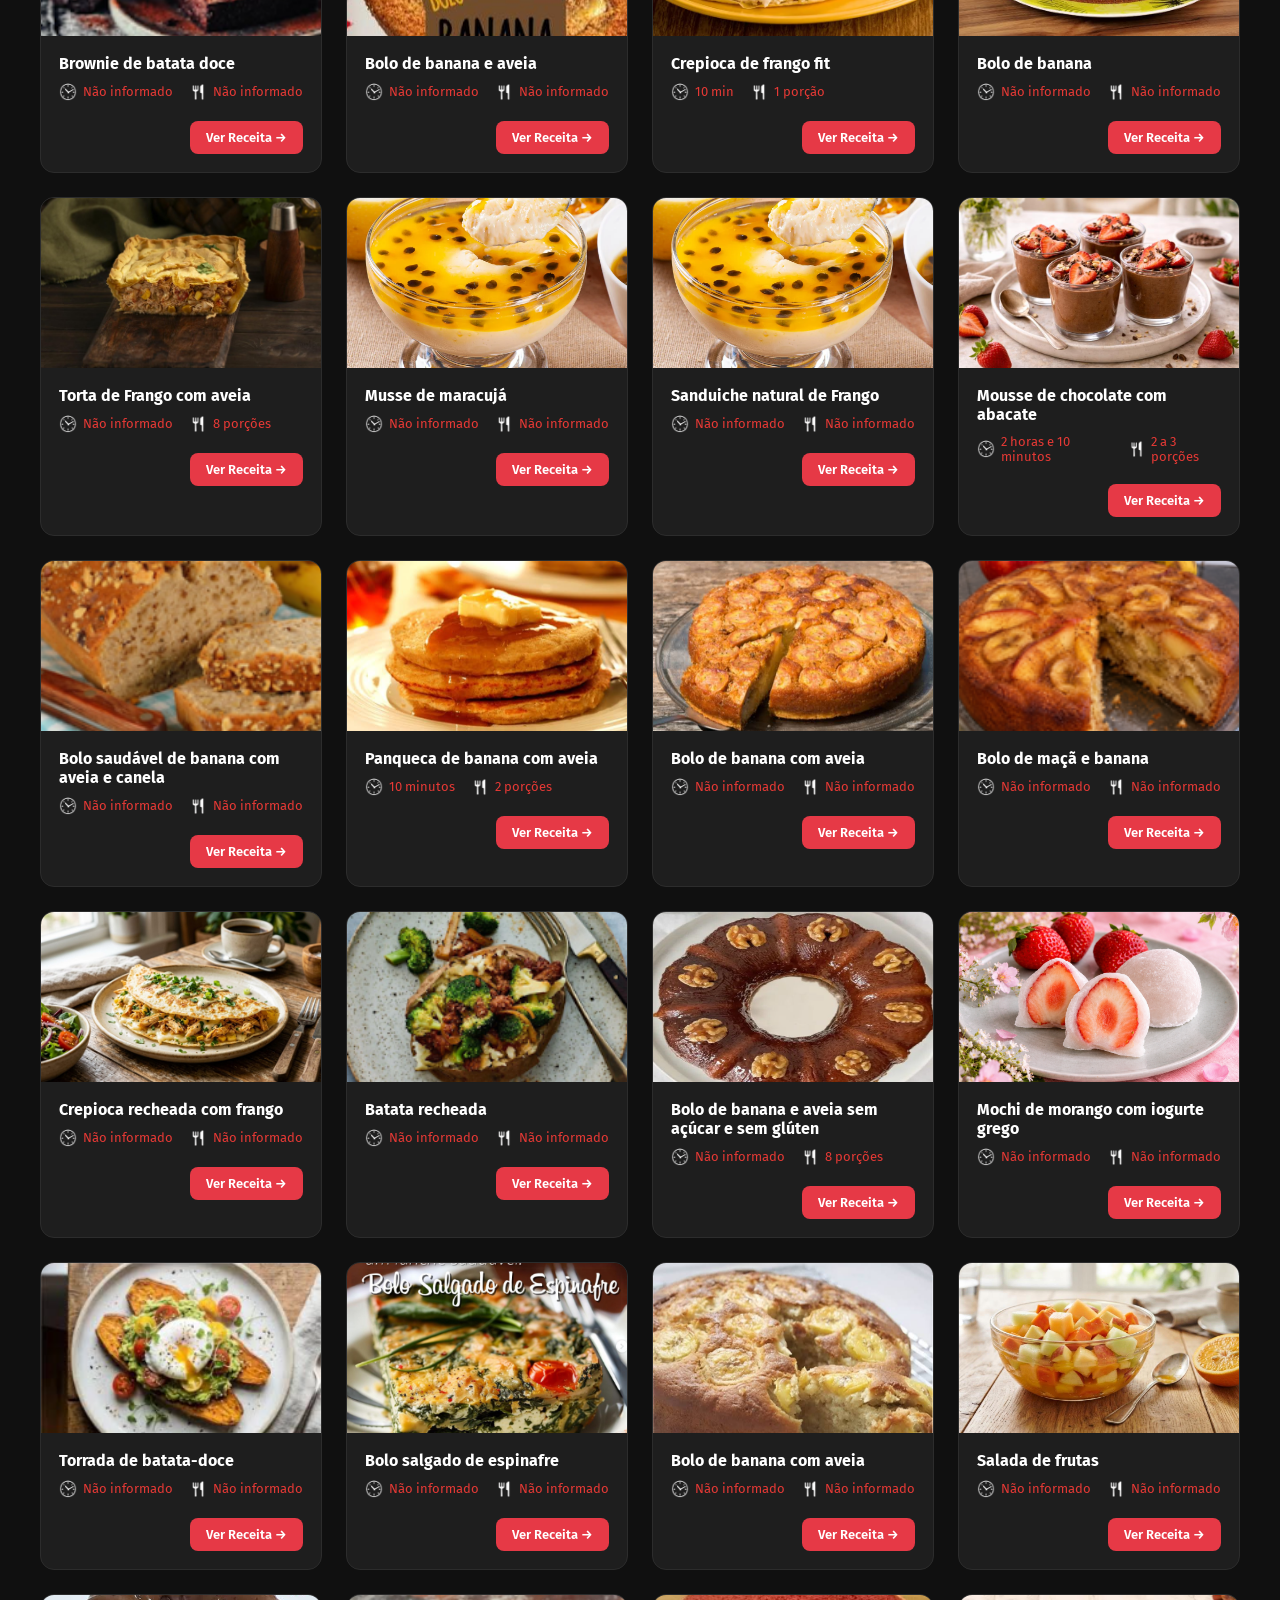
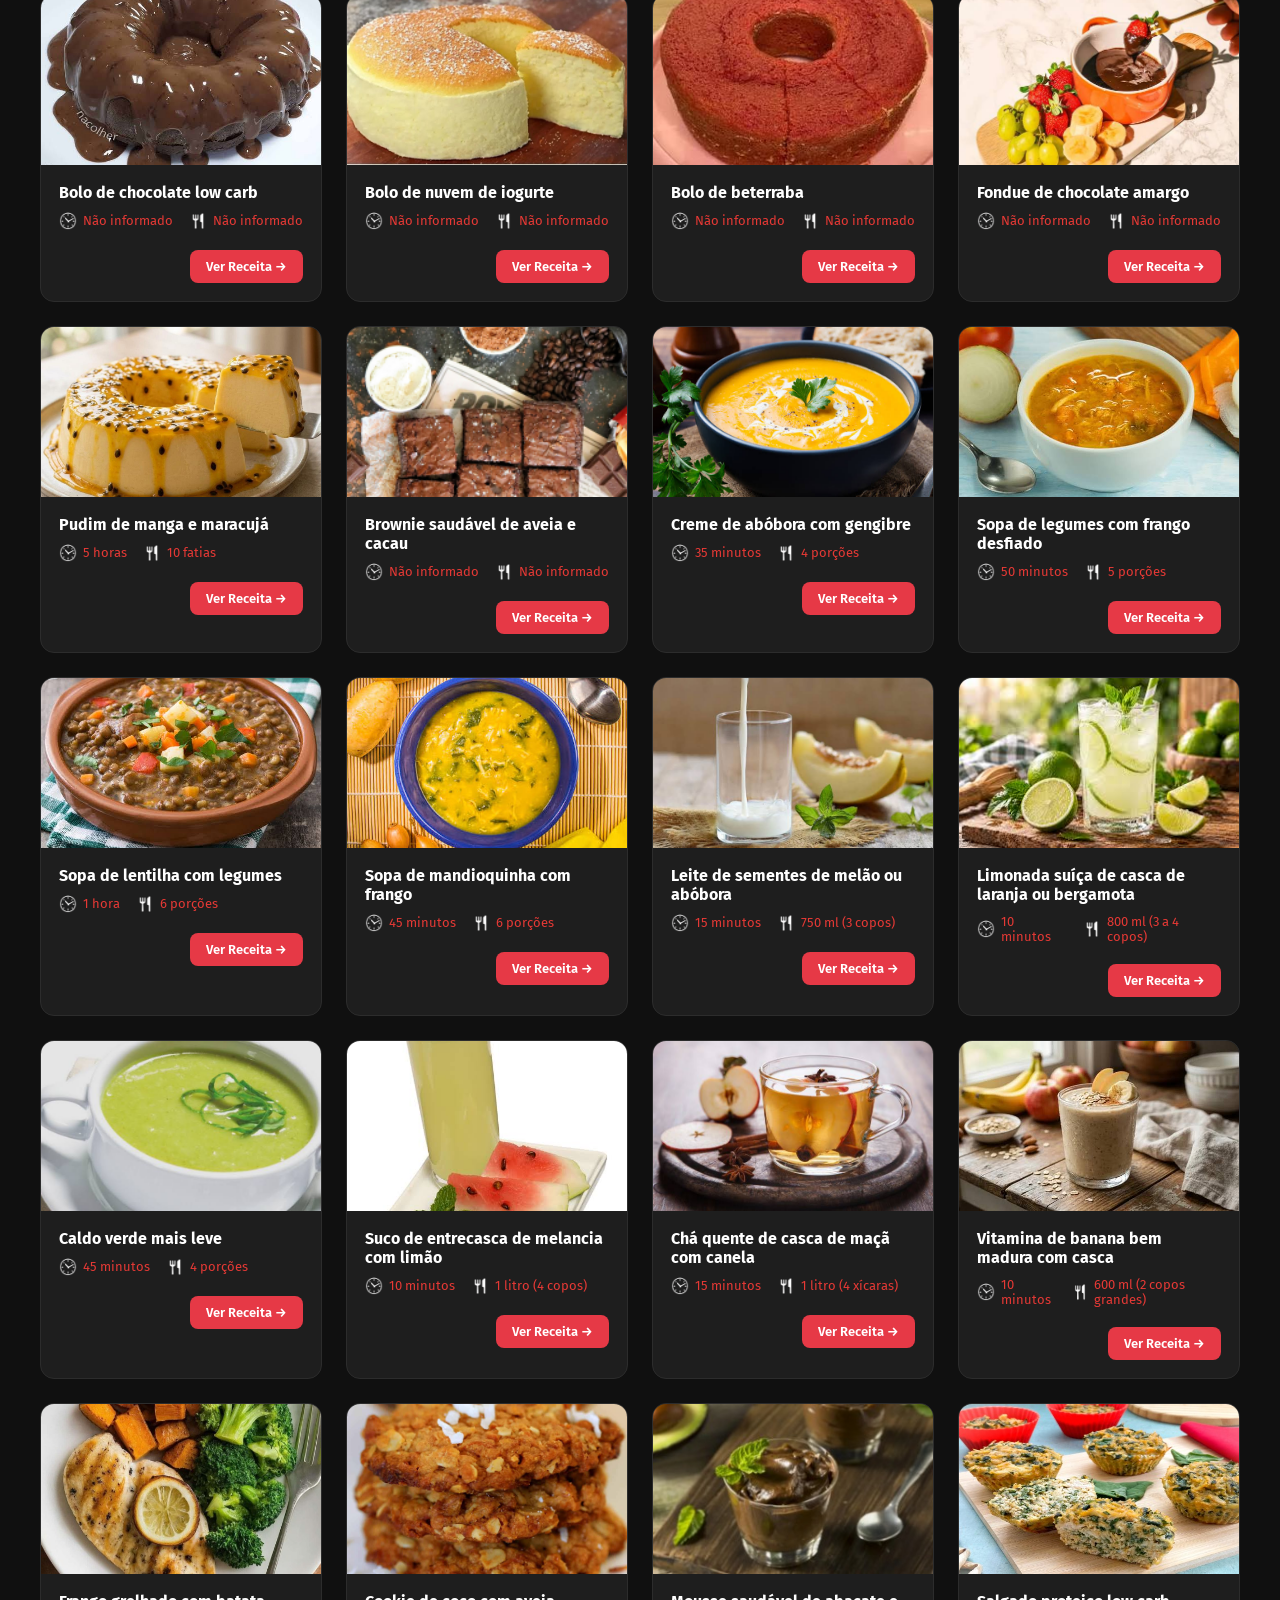
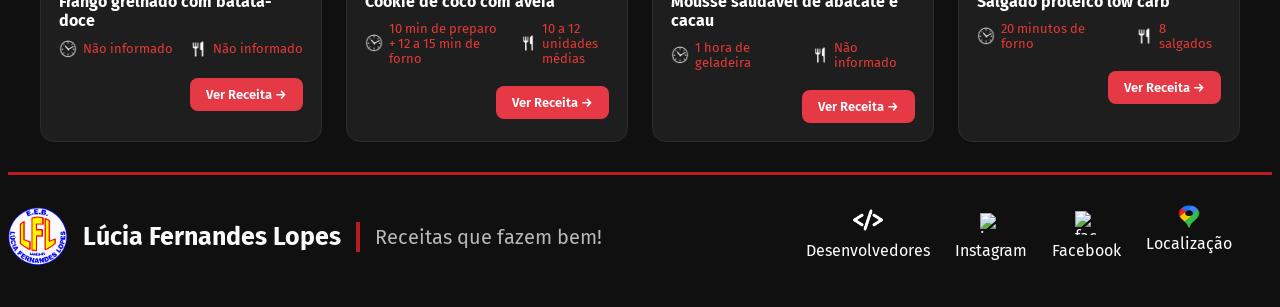
==== commit c4393ab9: "Add files via upload arrumando imagem que faltava" ====
--- a/index.html
+++ b/index.html
@@ -810,7 +810,7 @@
 <!-- 12. Panqueca de banana com aveia -->
 <div class="recipe-card" data-categoria="doces">
     <div class="card-image">
-        <img src="" alt="Panqueca de banana com aveia">
+        <img src="img_Comidas/Gabrielle Angeli 1ªserie2.jpg" alt="Panqueca de banana com aveia">
     </div>
     <div class="card-content">
         <h3 class="recipe-title">Panqueca de banana com aveia</h3>
@@ -963,7 +963,7 @@
 <!-- 22. Bolo de banana com aveia -->
 <div class="recipe-card" data-categoria="doces">
     <div class="card-image">
-        <img src="" alt="Bolo de banana com aveia">
+        <img src="img_Comidas/Nicolas Pires 1º03.jpg" alt="Bolo de banana com aveia">
     </div>
     <div class="card-content">
         <h3 class="recipe-title">Bolo de banana com aveia</h3>
@@ -997,7 +997,7 @@
 <!-- 24. Bolo de chocolate low carb -->
 <div class="recipe-card" data-categoria="doces">
     <div class="card-image">
-        <img src="" alt="Bolo de chocolate low carb">
+        <img src="img_Comidas/Pedro Henrique Muniz 1º02.jpg" alt="Bolo de chocolate low carb">
     </div>
     <div class="card-content">
         <h3 class="recipe-title">Bolo de chocolate low carb</h3>
